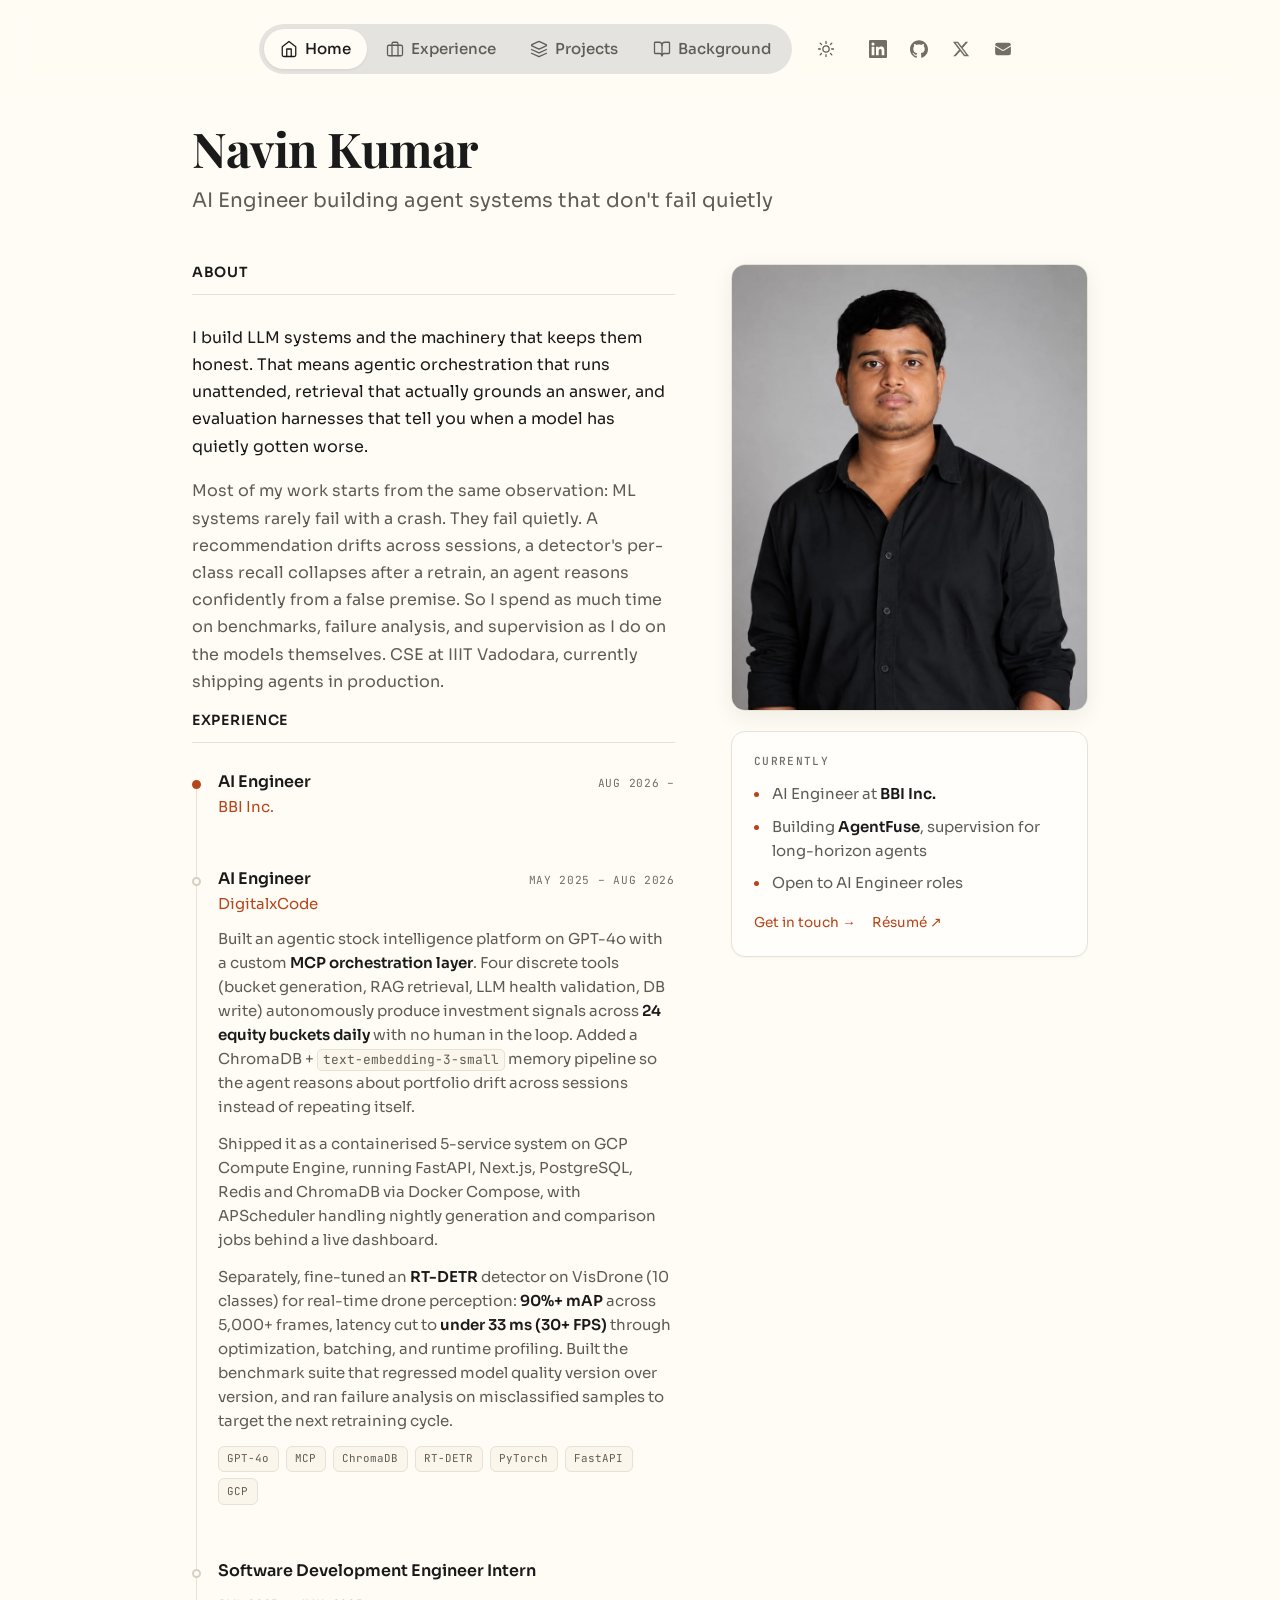
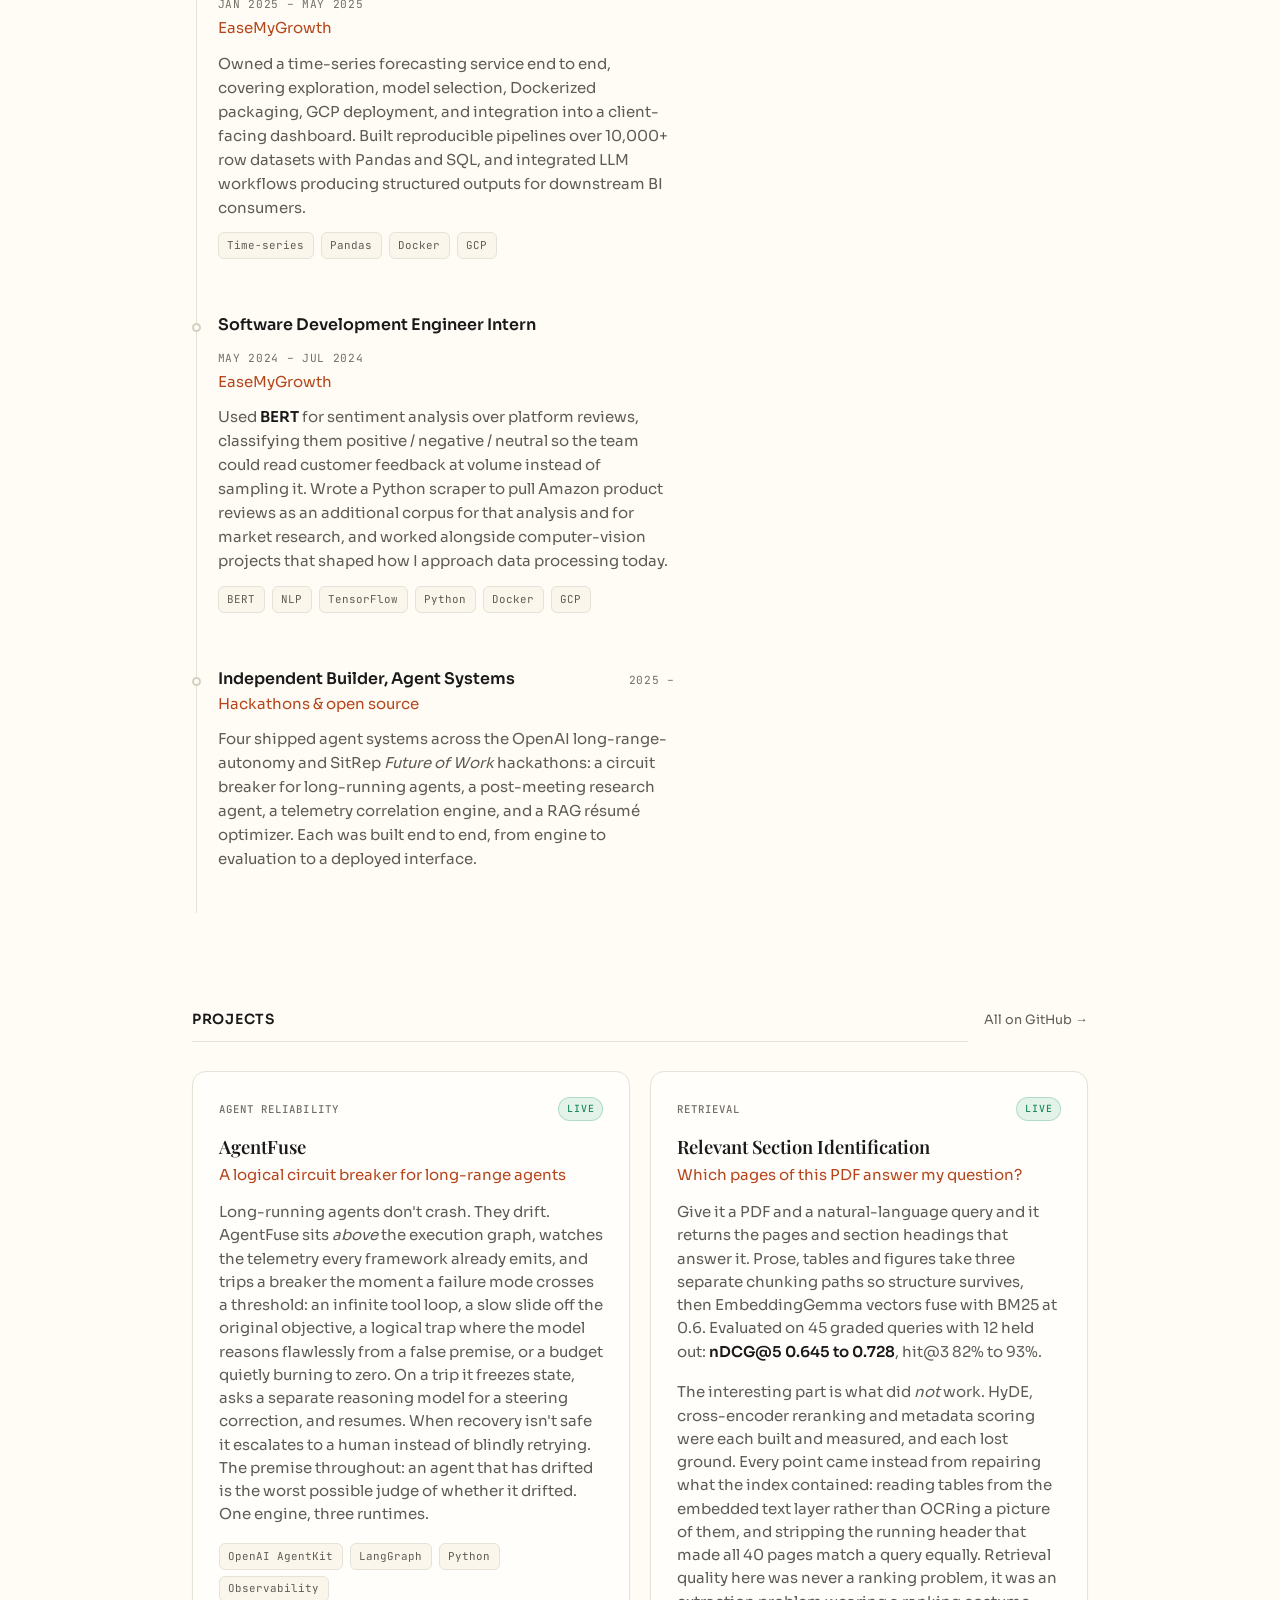
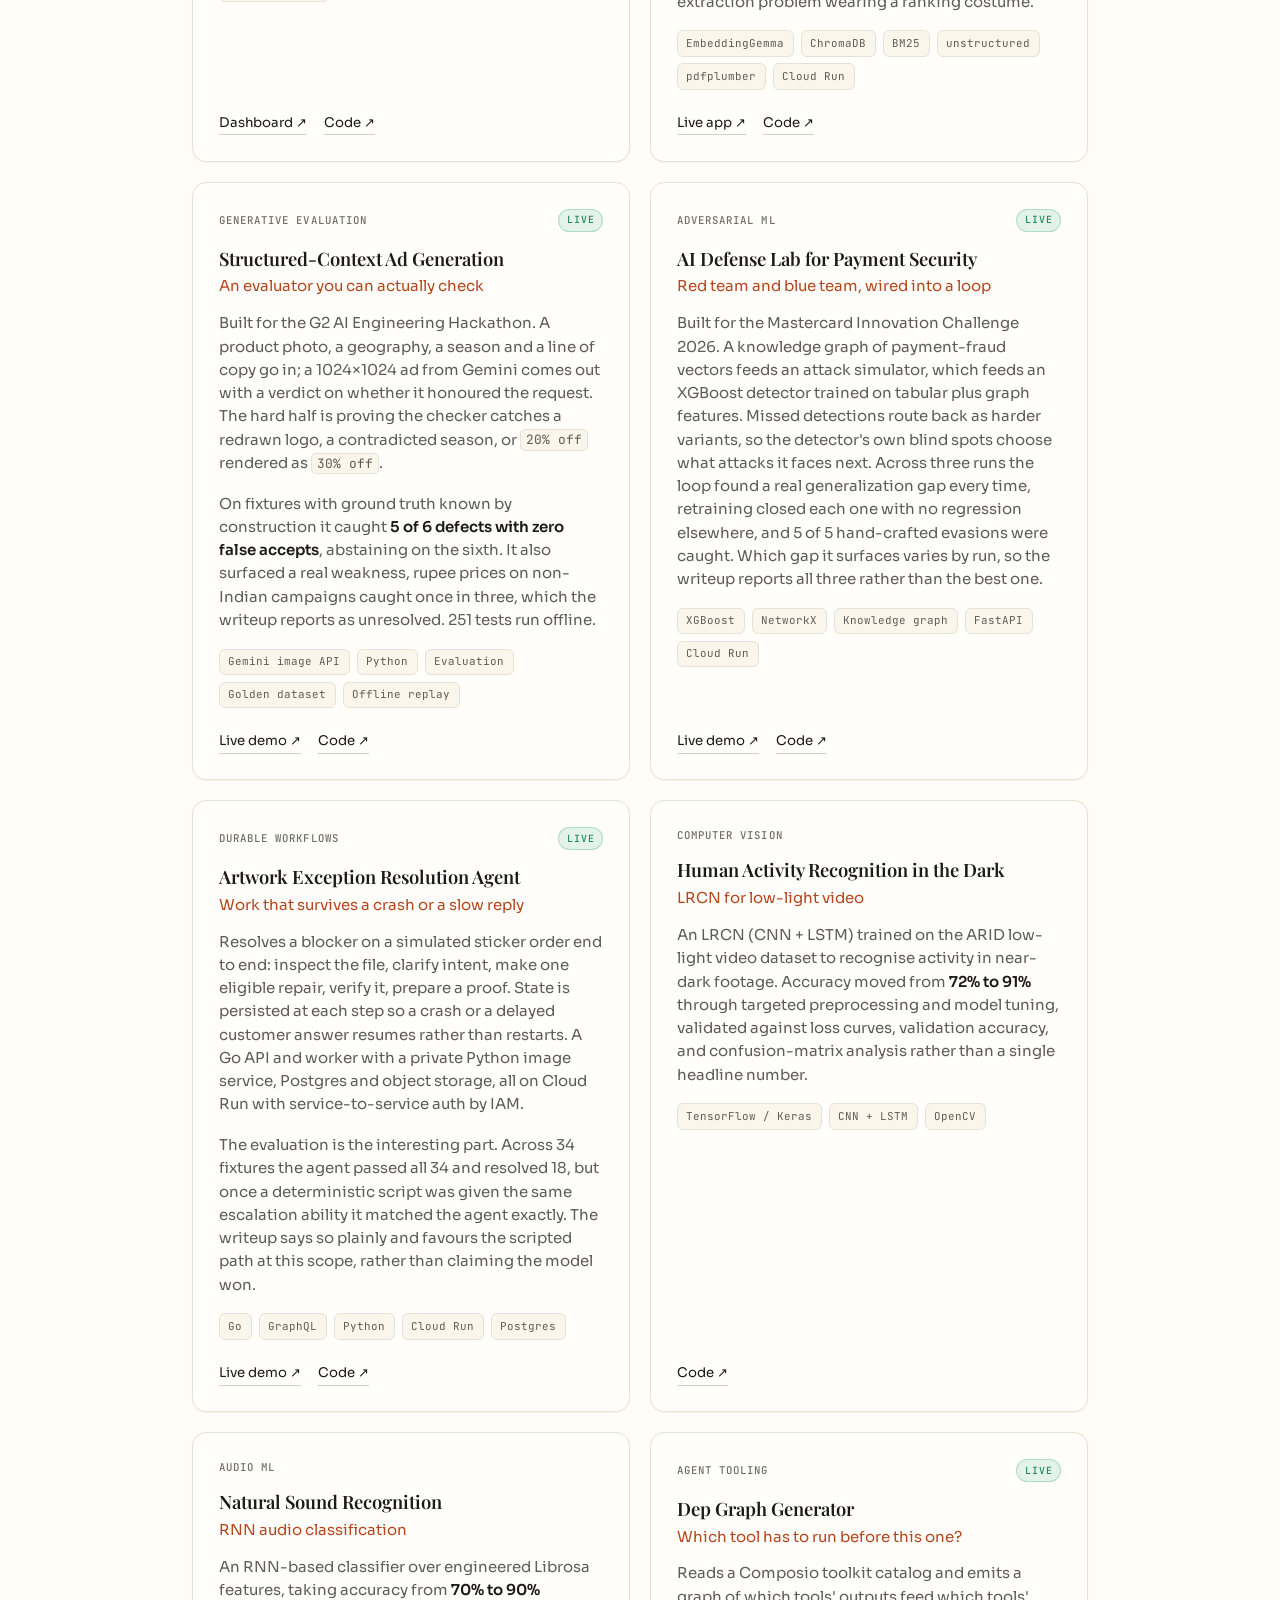
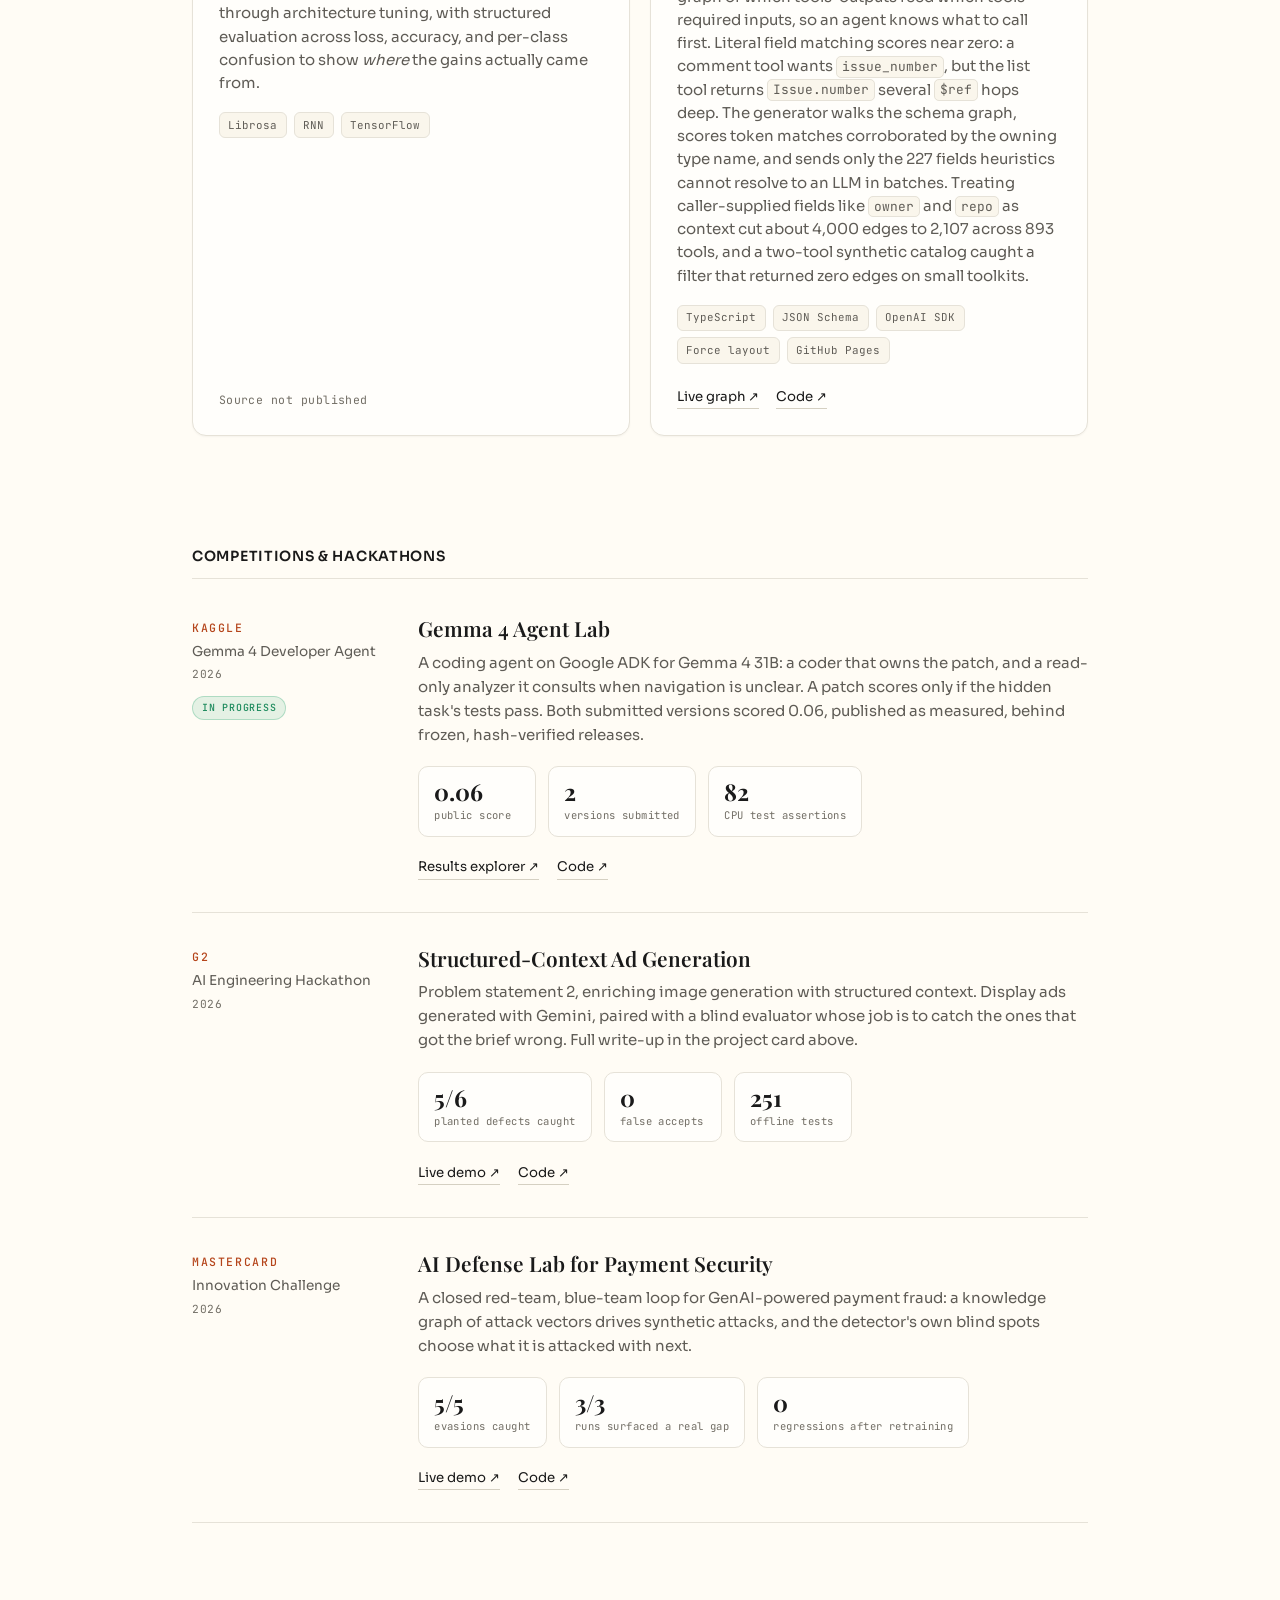
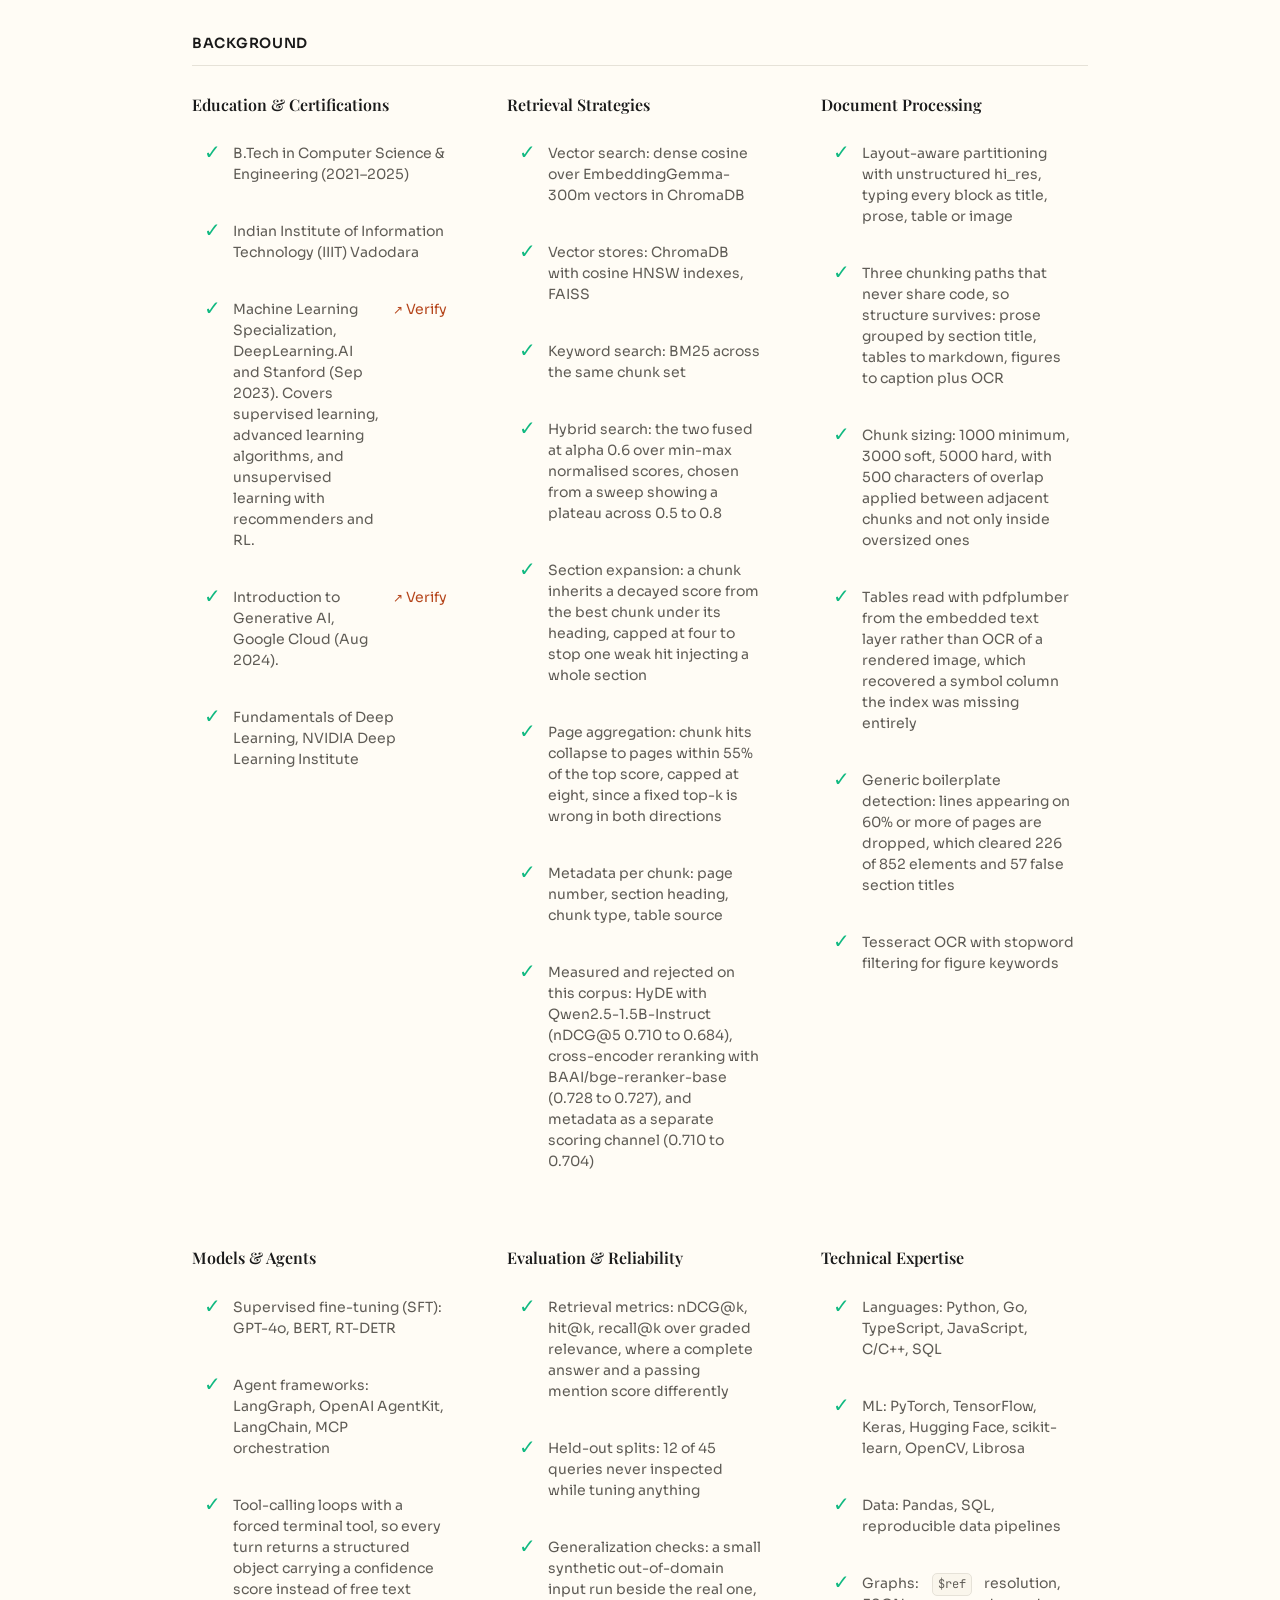
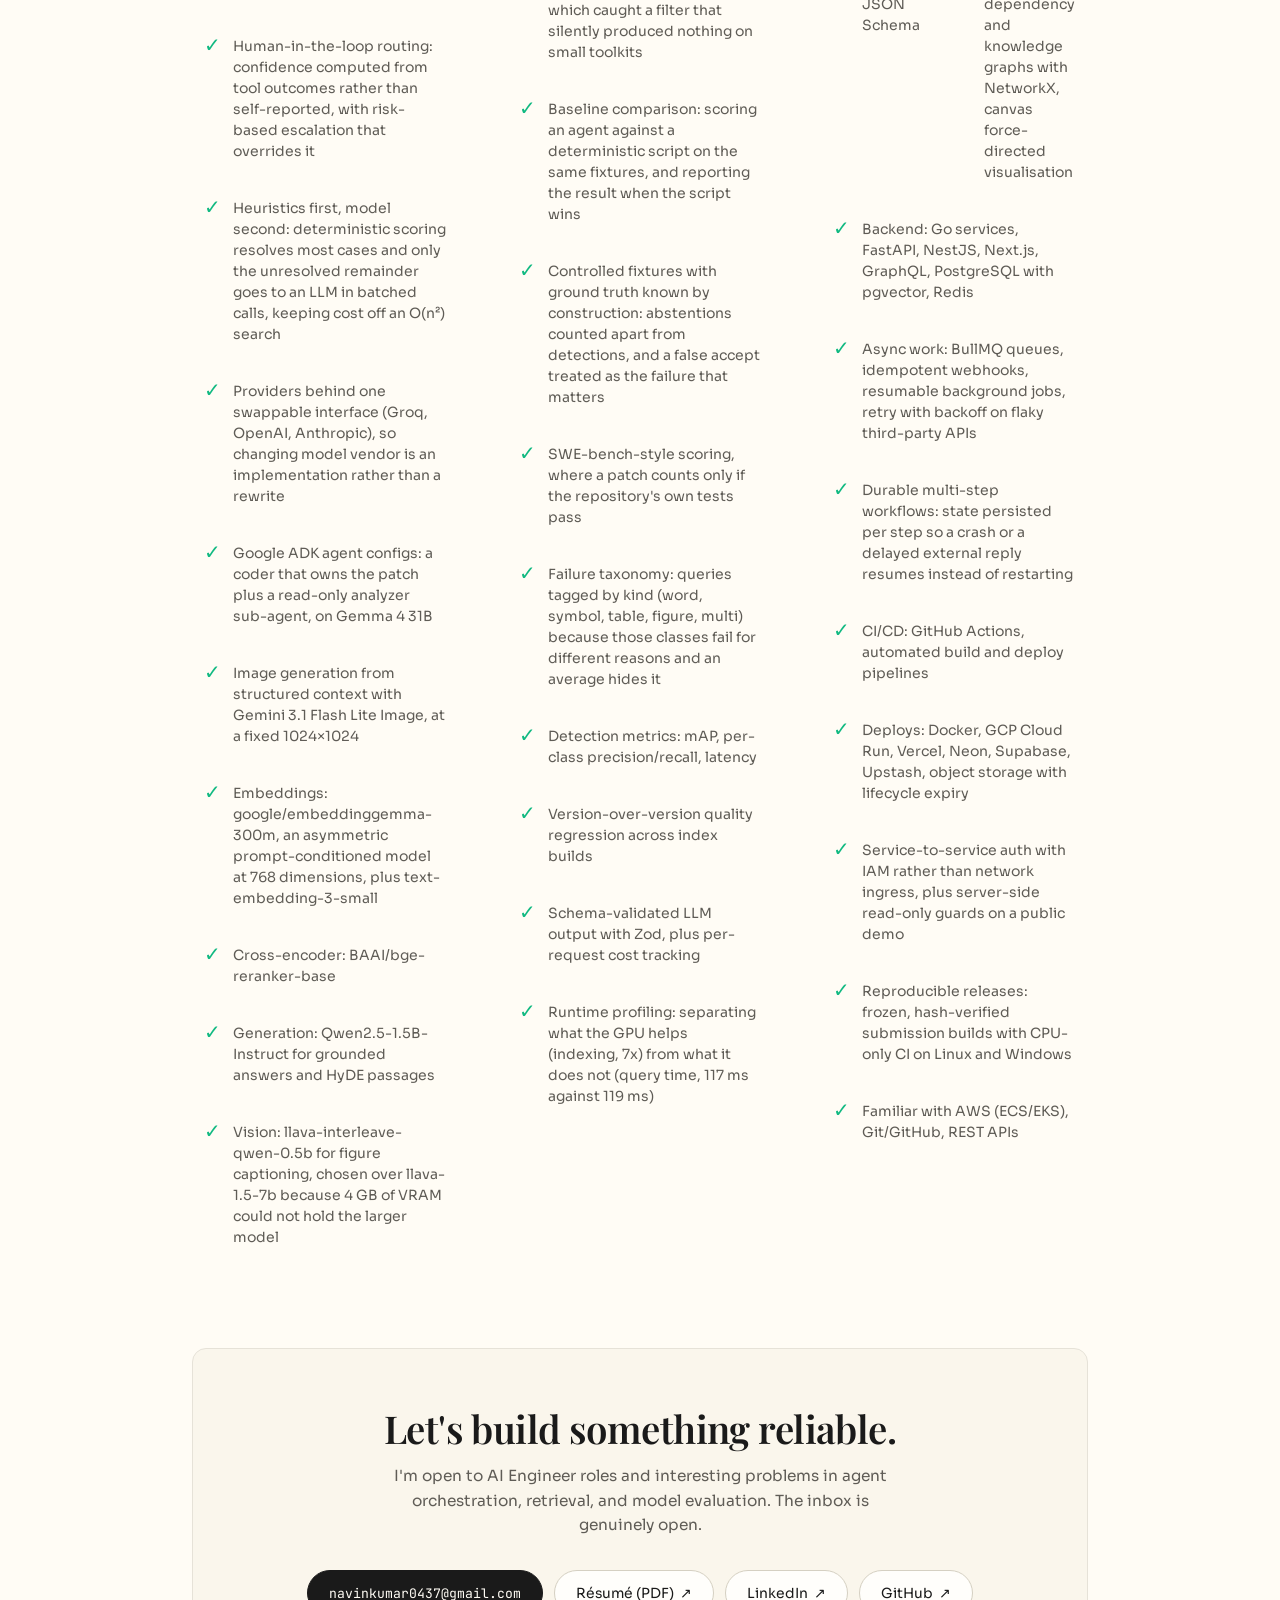
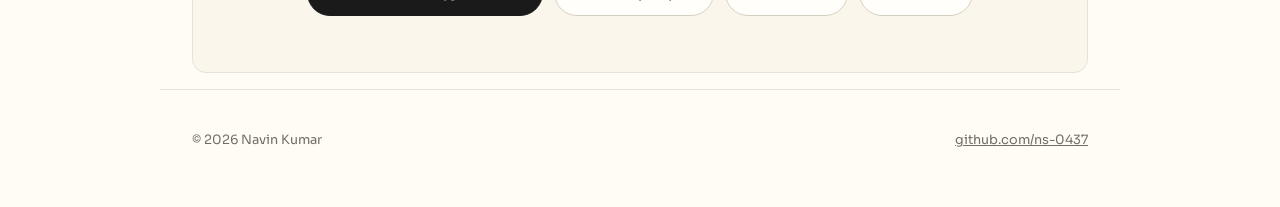
==== index.html @ b279373b "Drop the GFF Mumbai venue from the Mastercard entry The competition is the thing worth naming; the v" ====
<!DOCTYPE html>
<html lang="en" data-theme="light">
<head>
<meta charset="utf-8" />
<meta name="viewport" content="width=device-width, initial-scale=1" />
<title>Navin Kumar | AI Engineer</title>
<meta name="description" content="AI Engineer building agent systems that don't fail quietly. Agentic orchestration, hybrid retrieval over structure-aware chunks, fine-tuned transformers, and the evaluation harnesses that keep them honest." />

<link rel="canonical" href="https://ns-0437.github.io/" />

<meta property="og:type" content="website" />
<meta property="og:title" content="Navin Kumar | AI Engineer" />
<meta property="og:description" content="AI Engineer building agent systems that don't fail quietly." />
<meta name="twitter:card" content="summary_large_image" />
<meta property="og:image" content="https://ns-0437.github.io/img/og-image.png" />
<meta property="og:image:width" content="1200" />
<meta property="og:image:height" content="630" />
<meta property="og:image:alt" content="Navin Kumar, AI Engineer" />
<meta property="og:url" content="https://ns-0437.github.io/" />
<meta name="twitter:image" content="https://ns-0437.github.io/img/og-image.png" />

<link rel="icon" href="img/favicon.svg" type="image/svg+xml" />
<link rel="icon" href="img/favicon.ico" sizes="32x32" />
<link rel="apple-touch-icon" href="img/apple-touch-icon.png" />
<meta name="theme-color" content="#fffcf5" media="(prefers-color-scheme: light)" />
<meta name="theme-color" content="#12110e" media="(prefers-color-scheme: dark)" />

<link rel="preconnect" href="https://fonts.googleapis.com" />
<link rel="preconnect" href="https://fonts.gstatic.com" crossorigin />
<link href="https://fonts.googleapis.com/css2?family=Playfair+Display:wght@500;600;700&family=Sora:wght@300;400;500;600&family=JetBrains+Mono:wght@400;500&display=swap" rel="stylesheet" />
<link rel="stylesheet" href="css/main.css" />

<!-- set theme before paint to avoid a flash -->
<script>
  (function () {
    var t = localStorage.getItem('theme');
    if (!t) t = matchMedia('(prefers-color-scheme: dark)').matches ? 'dark' : 'light';
    document.documentElement.setAttribute('data-theme', t);
  })();
</script>
<script type="application/ld+json">
{
  "@context": "https://schema.org",
  "@type": "Person",
  "name": "Navin Kumar",
  "url": "https://ns-0437.github.io/",
  "image": "https://ns-0437.github.io/img/portrait.jpg",
  "jobTitle": "AI Engineer",
  "email": "mailto:navinkumar0437@gmail.com",
  "worksFor": { "@type": "Organization", "name": "BBI Inc." },
  "alumniOf": {
    "@type": "CollegeOrUniversity",
    "name": "Indian Institute of Information Technology (IIIT) Vadodara"
  },
  "knowsAbout": [
    "AI agents", "Retrieval-augmented generation", "Hybrid search",
    "Model evaluation", "Supervised fine-tuning", "Knowledge graphs",
    "LLM tool orchestration", "Coding agents",
    "Generative image evaluation", "MLOps"
  ],
  "sameAs": [
    "https://github.com/ns-0437",
    "https://linkedin.com/in/navin-kumar03",
    "https://x.com/NS_0437"
  ]
}
</script>
</head>

<body>
<a class="skip-link" href="#main">Skip to content</a>

<!-- ────────────────────────────── nav ────────────────────────────── -->
<div class="pill-nav-wrapper">
  <nav class="pill-nav" aria-label="Primary">
    <a class="pill-nav-item is-active" href="#main">
      <svg viewBox="0 0 24 24" aria-hidden="true"><path d="m3 9 9-7 9 7v11a2 2 0 0 1-2 2H5a2 2 0 0 1-2-2z"/><path d="M9 22V12h6v10"/></svg>
      <span>Home</span>
    </a>
    <a class="pill-nav-item" href="#experience">
      <svg viewBox="0 0 24 24" aria-hidden="true"><rect x="2" y="7" width="20" height="14" rx="2"/><path d="M16 21V5a2 2 0 0 0-2-2h-4a2 2 0 0 0-2 2v16"/></svg>
      <span>Experience</span>
    </a>
    <a class="pill-nav-item" href="#projects">
      <svg viewBox="0 0 24 24" aria-hidden="true"><path d="M12.83 2.18a2 2 0 0 0-1.66 0L2.6 6.08a1 1 0 0 0 0 1.83l8.58 3.91a2 2 0 0 0 1.66 0l8.58-3.9a1 1 0 0 0 0-1.83Z"/><path d="m22 17.65-9.17 4.16a2 2 0 0 1-1.66 0L2 17.65"/><path d="m22 12.65-9.17 4.16a2 2 0 0 1-1.66 0L2 12.65"/></svg>
      <span>Projects</span>
    </a>
    <a class="pill-nav-item" href="#background">
      <svg viewBox="0 0 24 24" aria-hidden="true"><path d="M12 7v14"/><path d="M3 18a1 1 0 0 1-1-1V4a1 1 0 0 1 1-1h5a4 4 0 0 1 4 4 4 4 0 0 1 4-4h5a1 1 0 0 1 1 1v13a1 1 0 0 1-1 1h-6a3 3 0 0 0-3 3 3 3 0 0 0-3-3z"/></svg>
      <span>Background</span>
    </a>
  </nav>

  <button class="theme-toggle" type="button" aria-label="Toggle colour theme">
    <svg class="icon-sun" viewBox="0 0 24 24" aria-hidden="true"><circle cx="12" cy="12" r="4.2"/><path d="M12 2v2.5M12 19.5V22M4.2 4.2l1.8 1.8M18 18l1.8 1.8M2 12h2.5M19.5 12H22M4.2 19.8 6 18M18 6l1.8-1.8"/></svg>
    <svg class="icon-moon" viewBox="0 0 24 24" aria-hidden="true"><path d="M20 14.2A8.2 8.2 0 0 1 9.8 4a8.4 8.4 0 1 0 10.2 10.2z"/></svg>
  </button>

  <div class="pill-nav-social">
    <a href="https://linkedin.com/in/navin-kumar03" aria-label="LinkedIn" target="_blank" rel="noopener">
      <svg class="brand" viewBox="0 0 24 24" aria-hidden="true"><path d="M20.447 20.452h-3.554v-5.569c0-1.328-.027-3.037-1.852-3.037-1.853 0-2.136 1.445-2.136 2.939v5.667H9.351V9h3.414v1.561h.046c.477-.9 1.637-1.85 3.37-1.85 3.601 0 4.267 2.37 4.267 5.455v6.286zM5.337 7.433a2.062 2.062 0 0 1-2.063-2.065 2.064 2.064 0 1 1 2.063 2.065zm1.782 13.019H3.555V9h3.564v11.452zM22.225 0H1.771C.792 0 0 .774 0 1.729v20.542C0 23.227.792 24 1.771 24h20.451C23.2 24 24 23.227 24 22.271V1.729C24 .774 23.2 0 22.222 0h.003z"/></svg>
    </a>
    <a href="https://github.com/ns-0437" aria-label="GitHub" target="_blank" rel="noopener">
      <svg class="brand" viewBox="0 0 24 24" aria-hidden="true"><path d="M12 .297c-6.63 0-12 5.373-12 12 0 5.303 3.438 9.8 8.205 11.385.6.113.82-.258.82-.577 0-.285-.01-1.04-.015-2.04-3.338.724-4.042-1.61-4.042-1.61C4.422 18.07 3.633 17.7 3.633 17.7c-1.087-.744.084-.729.084-.729 1.205.084 1.838 1.236 1.838 1.236 1.07 1.835 2.809 1.305 3.495.998.108-.776.417-1.305.76-1.605-2.665-.3-5.466-1.332-5.466-5.93 0-1.31.465-2.38 1.235-3.22-.135-.303-.54-1.523.105-3.176 0 0 1.005-.322 3.3 1.23.96-.267 1.98-.399 3-.405 1.02.006 2.04.138 3 .405 2.28-1.552 3.285-1.23 3.285-1.23.645 1.653.24 2.873.12 3.176.765.84 1.23 1.91 1.23 3.22 0 4.61-2.805 5.625-5.475 5.92.42.36.81 1.096.81 2.22 0 1.606-.015 2.896-.015 3.286 0 .315.21.69.825.57C20.565 22.092 24 17.592 24 12.297c0-6.627-5.373-12-12-12"/></svg>
    </a>
    <a href="https://x.com/NS_0437" aria-label="X" target="_blank" rel="noopener">
      <svg class="brand" viewBox="0 0 24 24" aria-hidden="true"><path d="M18.244 2.25h3.308l-7.227 8.26 8.502 11.24H16.17l-5.214-6.817L4.99 21.75H1.68l7.73-8.835L1.254 2.25H8.08l4.713 6.231zm-1.161 17.52h1.833L7.084 4.126H5.117z"/></svg>
    </a>
    <a href="mailto:navinkumar0437@gmail.com" aria-label="Email">
      <svg class="brand" viewBox="0 0 24 24" aria-hidden="true"><path d="M1.5 8.67v8.58a3 3 0 0 0 3 3h15a3 3 0 0 0 3-3V8.67l-8.928 5.493a3 3 0 0 1-3.144 0L1.5 8.67Z"/><path d="M22.5 6.908V6.75a3 3 0 0 0-3-3h-15a3 3 0 0 0-3 3v.158l9.714 5.978a1.5 1.5 0 0 0 1.572 0L22.5 6.908Z"/></svg>
    </a>
  </div>
</div>

<main class="container" id="main">

  <!-- ──────────────────────────── hero ──────────────────────────── -->
  <header class="hero">
    <h1 class="hero-name">Navin Kumar</h1>
    <p class="hero-tagline">AI Engineer building agent systems that don't fail quietly</p>
  </header>

  <!-- ─────────────────── about + experience / sticky ─────────────────── -->
  <div class="about-intro">
    <div class="about-intro-main">

      <h2 class="section-title">About</h2>
      <p class="lede">
        I build LLM systems and the machinery that keeps them honest. That means agentic
        orchestration that runs unattended, retrieval that actually grounds an answer, and
        evaluation harnesses that tell you when a model has quietly gotten worse.
      </p>
      <p>
        Most of my work starts from the same observation: ML systems rarely fail with a crash.
        They fail quietly. A recommendation drifts across sessions, a detector's per-class
        recall collapses after a retrain, an agent reasons confidently from a false premise.
        So I spend as much time on benchmarks, failure analysis, and supervision as I do on
        the models themselves. CSE at IIIT Vadodara, currently shipping agents in
        production.
      </p>

      <h2 class="section-title" id="experience">Experience</h2>

      <div class="timeline">

        <div class="tl-item">
          <div class="tl-head">
            <h3 class="tl-role">AI Engineer</h3>
            <span class="tl-date">AUG 2026 –</span>
          </div>
          <p class="tl-org">BBI Inc.</p>
        </div>

        <div class="tl-item">
          <div class="tl-head">
            <h3 class="tl-role">AI Engineer</h3>
            <span class="tl-date">MAY 2025 – AUG 2026</span>
          </div>
          <p class="tl-org">DigitalxCode</p>
          <p class="tl-body">
            Built an agentic stock intelligence platform on GPT-4o with a custom
            <strong>MCP orchestration layer</strong>. Four discrete tools (bucket generation,
            RAG retrieval, LLM health validation, DB write) autonomously produce investment
            signals across <strong>24 equity buckets daily</strong> with no human in the loop.
            Added a ChromaDB + <code>text-embedding-3-small</code> memory pipeline so the agent
            reasons about portfolio drift across sessions instead of repeating itself.
          </p>
          <p class="tl-body">
            Shipped it as a containerised 5-service system on GCP Compute Engine, running
            FastAPI, Next.js, PostgreSQL, Redis and ChromaDB via Docker Compose, with
            APScheduler handling nightly generation and comparison jobs behind a live dashboard.
          </p>
          <p class="tl-body">
            Separately, fine-tuned an <strong>RT-DETR</strong> detector on VisDrone (10 classes)
            for real-time drone perception: <strong>90%+ mAP</strong> across 5,000+ frames,
            latency cut to <strong>under 33 ms (30+ FPS)</strong> through optimization, batching,
            and runtime profiling. Built the benchmark suite that regressed model quality version
            over version, and ran failure analysis on misclassified samples to target the next
            retraining cycle.
          </p>
          <ul class="tags tl-tags">
            <li>GPT-4o</li><li>MCP</li><li>ChromaDB</li><li>RT-DETR</li><li>PyTorch</li><li>FastAPI</li><li>GCP</li>
          </ul>
        </div>

        <div class="tl-item">
          <div class="tl-head">
            <h3 class="tl-role">Software Development Engineer Intern</h3>
            <span class="tl-date">JAN 2025 – MAY 2025</span>
          </div>
          <p class="tl-org">EaseMyGrowth</p>
          <p class="tl-body">
            Owned a time-series forecasting service end to end, covering exploration, model
            selection, Dockerized packaging, GCP deployment, and integration into a
            client-facing dashboard.
            Built reproducible pipelines over 10,000+ row datasets with Pandas and SQL, and
            integrated LLM workflows producing structured outputs for downstream BI consumers.
          </p>
          <ul class="tags tl-tags">
            <li>Time-series</li><li>Pandas</li><li>Docker</li><li>GCP</li>
          </ul>
        </div>

        <div class="tl-item">
          <div class="tl-head">
            <h3 class="tl-role">Software Development Engineer Intern</h3>
            <span class="tl-date">MAY 2024 – JUL 2024</span>
          </div>
          <p class="tl-org">EaseMyGrowth</p>
          <p class="tl-body">
            Used <strong>BERT</strong> for sentiment analysis over platform reviews, classifying
            them positive / negative / neutral so the team could read customer feedback at volume
            instead of sampling it. Wrote a Python scraper to pull Amazon product reviews as an
            additional corpus for that analysis and for market research, and worked alongside
            computer-vision projects that shaped how I approach data processing today.
          </p>
          <ul class="tags tl-tags">
            <li>BERT</li><li>NLP</li><li>TensorFlow</li><li>Python</li><li>Docker</li><li>GCP</li>
          </ul>
        </div>

        <div class="tl-item">
          <div class="tl-head">
            <h3 class="tl-role">Independent Builder, Agent Systems</h3>
            <span class="tl-date">2025 –</span>
          </div>
          <p class="tl-org">Hackathons &amp; open source</p>
          <p class="tl-body">
            Four shipped agent systems across the OpenAI long-range-autonomy and SitRep
            <em>Future of Work</em> hackathons: a circuit breaker for long-running agents, a
            post-meeting research agent, a telemetry correlation engine, and a RAG résumé
            optimizer. Each was built end to end, from engine to evaluation to a deployed
            interface.
          </p>
        </div>

      </div>
    </div>

    <!-- sticky rail -->
    <aside class="about-rail">
      <img class="rail-photo" src="img/portrait.jpg" width="800" height="1000"
           alt="Navin Kumar" />
      <div class="rail-card">
        <h3 class="rail-card-title">Currently</h3>
        <ul class="rail-list">
          <li>AI Engineer at <strong>BBI Inc.</strong></li>
          <li>Building <strong>AgentFuse</strong>, supervision for long-horizon agents</li>
          <li>Open to AI Engineer roles</li>
        </ul>
        <div class="rail-links">
          <a class="rail-cta" href="#contact">Get in touch <span aria-hidden="true">→</span></a>
          <a class="rail-cta" href="Navin-Kumar-Resume.pdf" target="_blank" rel="noopener">Résumé <span aria-hidden="true">↗</span></a>
        </div>
      </div>
    </aside>
  </div>

  <!-- ────────────────────────── projects ────────────────────────── -->
  <section id="projects">
    <div class="section-header">
      <h2 class="section-title">Projects</h2>
      <a class="section-link" href="https://github.com/ns-0437" target="_blank" rel="noopener">All on GitHub <span aria-hidden="true">→</span></a>
    </div>

    <div class="grid grid-2">

      <article class="card is-feature">
        <div class="card-top">
          <span class="card-kicker">Agent reliability</span>
          <span class="badge badge-live">Live</span>
        </div>
        <h3 class="card-title">AgentFuse</h3>
        <p class="card-sub">A logical circuit breaker for long-range agents</p>
        <p class="card-body">
          Long-running agents don't crash. They drift. AgentFuse sits <em>above</em> the
          execution graph, watches the telemetry every framework already emits, and trips a
          breaker the moment a failure mode crosses a threshold: an infinite tool loop, a slow
          slide off the original objective, a logical trap where the model reasons flawlessly
          from a false premise, or a budget quietly burning to zero. On a trip it freezes
          state, asks a separate reasoning model for a steering correction, and resumes. When
          recovery isn't safe it escalates to a human instead of blindly retrying. The premise
          throughout: an agent that has drifted is the worst possible judge of whether it
          drifted. One engine, three runtimes.
        </p>
        <ul class="tags">
          <li>OpenAI AgentKit</li><li>LangGraph</li><li>Python</li><li>Observability</li>
        </ul>
        <div class="card-links">
          <a href="https://ns-0437.github.io/agentfuse/" target="_blank" rel="noopener">Dashboard <span aria-hidden="true">↗</span></a>
          <a href="https://github.com/ns-0437/agentfuse" target="_blank" rel="noopener">Code <span aria-hidden="true">↗</span></a>
        </div>
      </article>

      <article class="card is-feature">
        <div class="card-top">
          <span class="card-kicker">Retrieval</span>
          <span class="badge badge-live">Live</span>
        </div>
        <h3 class="card-title">Relevant Section Identification</h3>
        <p class="card-sub">Which pages of this PDF answer my question?</p>
        <p class="card-body">
          Give it a PDF and a natural-language query and it returns the pages and section
          headings that answer it. Prose, tables and figures take three separate chunking
          paths so structure survives, then EmbeddingGemma vectors fuse with BM25 at 0.6.
          Evaluated on 45 graded queries with 12 held out: <strong>nDCG@5 0.645 to
          0.728</strong>, hit@3 82% to 93%.
        </p>
        <p class="card-body">
          The interesting part is what did <em>not</em> work. HyDE, cross-encoder reranking
          and metadata scoring were each built and measured, and each lost ground. Every
          point came instead from repairing what the index contained: reading tables from the
          embedded text layer rather than OCRing a picture of them, and stripping the running
          header that made all 40 pages match a query equally. Retrieval quality here was
          never a ranking problem, it was an extraction problem wearing a ranking costume.
        </p>
        <ul class="tags">
          <li>EmbeddingGemma</li><li>ChromaDB</li><li>BM25</li><li>unstructured</li><li>pdfplumber</li><li>Cloud Run</li>
        </ul>
        <div class="card-links">
          <a href="https://relevant-section-identification-qqgcuwkcmq-uc.a.run.app" target="_blank" rel="noopener">Live app <span aria-hidden="true">↗</span></a>
          <a href="https://github.com/ns-0437/relevant-section-identification" target="_blank" rel="noopener">Code <span aria-hidden="true">↗</span></a>
        </div>
      </article>

      <article class="card is-feature" id="adgen">
        <div class="card-top">
          <span class="card-kicker">Generative evaluation</span>
          <span class="badge badge-live">Live</span>
        </div>
        <h3 class="card-title">Structured-Context Ad Generation</h3>
        <p class="card-sub">An evaluator you can actually check</p>
        <p class="card-body">
          Built for the G2 AI Engineering Hackathon. A product photo, a geography, a season
          and a line of copy go in; a 1024&times;1024 ad from Gemini comes out with a verdict
          on whether it honoured the request. The hard half is proving the checker catches a
          redrawn logo, a contradicted season, or <code>20% off</code> rendered as
          <code>30% off</code>.
        </p>
        <p class="card-body">
          On fixtures with ground truth known by construction it caught
          <strong>5 of 6 defects with zero false accepts</strong>, abstaining on the sixth.
          It also surfaced a real weakness, rupee prices on non-Indian campaigns caught once
          in three, which the writeup reports as unresolved. 251 tests run offline.
        </p>
        <ul class="tags">
          <li>Gemini image API</li><li>Python</li><li>Evaluation</li><li>Golden dataset</li><li>Offline replay</li>
        </ul>
        <div class="card-links">
          <a href="https://ns-0437.github.io/Image-generation-ad-quality-checker/" target="_blank" rel="noopener">Live demo <span aria-hidden="true">↗</span></a>
          <a href="https://github.com/ns-0437/Image-generation-ad-quality-checker" target="_blank" rel="noopener">Code <span aria-hidden="true">↗</span></a>
        </div>
      </article>

      <article class="card is-feature">
        <div class="card-top">
          <span class="card-kicker">Adversarial ML</span>
          <span class="badge badge-live">Live</span>
        </div>
        <h3 class="card-title">AI Defense Lab for Payment Security</h3>
        <p class="card-sub">Red team and blue team, wired into a loop</p>
        <p class="card-body">
          Built for the Mastercard Innovation Challenge 2026. A knowledge graph of payment-fraud
          vectors feeds an attack simulator, which feeds an XGBoost detector trained on tabular
          plus graph features. Missed detections route back as harder variants, so the
          detector's own blind spots choose what attacks it faces next. Across three runs the
          loop found a real generalization gap every time, retraining closed each one with no
          regression elsewhere, and 5 of 5 hand-crafted evasions were caught. Which gap it
          surfaces varies by run, so the writeup reports all three rather than the best one.
        </p>
        <ul class="tags">
          <li>XGBoost</li><li>NetworkX</li><li>Knowledge graph</li><li>FastAPI</li><li>Cloud Run</li>
        </ul>
        <div class="card-links">
          <a href="https://aidefenselab-frontend-gwezm4pj4a-uc.a.run.app" target="_blank" rel="noopener">Live demo <span aria-hidden="true">↗</span></a>
          <a href="https://github.com/ns-0437/mastercard-fraud-defense" target="_blank" rel="noopener">Code <span aria-hidden="true">↗</span></a>
        </div>
      </article>

      <article class="card">
        <div class="card-top">
          <span class="card-kicker">Durable workflows</span>
          <span class="badge badge-live">Live</span>
        </div>
        <h3 class="card-title">Artwork Exception Resolution Agent</h3>
        <p class="card-sub">Work that survives a crash or a slow reply</p>
        <p class="card-body">
          Resolves a blocker on a simulated sticker order end to end: inspect the file,
          clarify intent, make one eligible repair, verify it, prepare a proof. State is
          persisted at each step so a crash or a delayed customer answer resumes rather than
          restarts. A Go API and worker with a private Python image service, Postgres and
          object storage, all on Cloud Run with service-to-service auth by IAM.
        </p>
        <p class="card-body">
          The evaluation is the interesting part. Across 34 fixtures the agent passed all 34
          and resolved 18, but once a deterministic script was given the same escalation
          ability it matched the agent exactly. The writeup says so plainly and favours the
          scripted path at this scope, rather than claiming the model won.
        </p>
        <ul class="tags">
          <li>Go</li><li>GraphQL</li><li>Python</li><li>Cloud Run</li><li>Postgres</li>
        </ul>
        <div class="card-links">
          <a href="https://ns-0437.github.io/artwork-agent/" target="_blank" rel="noopener">Live demo <span aria-hidden="true">↗</span></a>
          <a href="https://github.com/ns-0437/artwork-agent" target="_blank" rel="noopener">Code <span aria-hidden="true">↗</span></a>
        </div>
      </article>

      <article class="card">
        <div class="card-top">
          <span class="card-kicker">Computer vision</span>
        </div>
        <h3 class="card-title">Human Activity Recognition in the Dark</h3>
        <p class="card-sub">LRCN for low-light video</p>
        <p class="card-body">
          An LRCN (CNN + LSTM) trained on the ARID low-light video dataset to recognise
          activity in near-dark footage. Accuracy
          moved from <strong>72% to 91%</strong> through targeted preprocessing and model
          tuning, validated against loss curves, validation accuracy, and confusion-matrix
          analysis rather than a single headline number.
        </p>
        <ul class="tags">
          <li>TensorFlow / Keras</li><li>CNN + LSTM</li><li>OpenCV</li>
        </ul>
        <div class="card-links">
          <a href="https://github.com/ns-0437/Human-Activity-Recognition-in-Dark" target="_blank" rel="noopener">Code <span aria-hidden="true">↗</span></a>
        </div>
      </article>

      <article class="card">
        <div class="card-top">
          <span class="card-kicker">Audio ML</span>
        </div>
        <h3 class="card-title">Natural Sound Recognition</h3>
        <p class="card-sub">RNN audio classification</p>
        <p class="card-body">
          An RNN-based classifier over engineered Librosa features, taking accuracy from
          <strong>70% to 90%</strong> through architecture tuning, with structured evaluation
          across loss, accuracy, and per-class confusion to show <em>where</em> the gains
          actually came from.
        </p>
        <ul class="tags">
          <li>Librosa</li><li>RNN</li><li>TensorFlow</li>
        </ul>
        <div class="card-links">
          <span class="card-note">Source not published</span>
        </div>
      </article>

      <article class="card">
        <div class="card-top">
          <span class="card-kicker">Agent tooling</span>
          <span class="badge badge-live">Live</span>
        </div>
        <h3 class="card-title">Dep Graph Generator</h3>
        <p class="card-sub">Which tool has to run before this one?</p>
        <p class="card-body">
          Reads a Composio toolkit catalog and emits a graph of which tools' outputs feed
          which tools' required inputs, so an agent knows what to call first. Literal field
          matching scores near zero: a comment tool wants <code>issue_number</code>, but the
          list tool returns <code>Issue.number</code> several <code>$ref</code> hops deep. The
          generator walks the schema graph, scores token matches corroborated by the owning
          type name, and sends only the 227 fields heuristics cannot resolve to an LLM in
          batches. Treating caller-supplied fields like <code>owner</code> and
          <code>repo</code> as context cut about 4,000 edges to 2,107 across 893 tools, and a
          two-tool synthetic catalog caught a filter that returned zero edges on small toolkits.
        </p>
        <ul class="tags">
          <li>TypeScript</li><li>JSON Schema</li><li>OpenAI SDK</li><li>Force layout</li><li>GitHub Pages</li>
        </ul>
        <div class="card-links">
          <a href="https://ns-0437.github.io/dep-graph-generator/" target="_blank" rel="noopener">Live graph <span aria-hidden="true">↗</span></a>
          <a href="https://github.com/ns-0437/dep-graph-generator" target="_blank" rel="noopener">Code <span aria-hidden="true">↗</span></a>
        </div>
      </article>

    </div>
  </section>

  <!-- ─────── competitions ─────── -->
  <section id="competitions">
    <div class="section-header">
      <h2 class="section-title">Competitions &amp; Hackathons</h2>
    </div>

    <ol class="comp-list">
      <li class="comp">
        <div class="comp-meta">
          <span class="comp-host">Kaggle</span>
          <span class="comp-event">Gemma 4 Developer Agent</span>
          <span class="comp-year">2026</span>
          <span class="comp-status is-open">In progress</span>
        </div>
        <div class="comp-main">
          <h3 class="comp-title">Gemma 4 Agent Lab</h3>
          <p class="comp-body">
            A coding agent on Google ADK for Gemma 4 31B: a coder that owns the patch, and a
            read-only analyzer it consults when navigation is unclear. A patch scores only if
            the hidden task's tests pass. Both submitted versions scored 0.06, published as
            measured, behind frozen, hash-verified releases.
          </p>
          <div class="comp-stats">
            <div class="stat"><span class="stat-num">0.06</span><span class="stat-label">public score</span></div>
            <div class="stat"><span class="stat-num">2</span><span class="stat-label">versions submitted</span></div>
            <div class="stat"><span class="stat-num">82</span><span class="stat-label">CPU test assertions</span></div>
          </div>
          <div class="comp-links">
            <a href="https://ns-0437.github.io/gemma4-agent-lab/docs/explorer/" target="_blank" rel="noopener">Results explorer <span aria-hidden="true">↗</span></a>
            <a href="https://github.com/ns-0437/gemma4-agent-lab" target="_blank" rel="noopener">Code <span aria-hidden="true">↗</span></a>
          </div>
        </div>
      </li>

      <li class="comp">
        <div class="comp-meta">
          <span class="comp-host">G2</span>
          <span class="comp-event">AI Engineering Hackathon</span>
          <span class="comp-year">2026</span>
        </div>
        <div class="comp-main">
          <h3 class="comp-title">Structured-Context Ad Generation</h3>
          <p class="comp-body">
            Problem statement 2, enriching image generation with structured context. Display
            ads generated with Gemini, paired with a blind evaluator whose job is to catch the
            ones that got the brief wrong. Full write-up in the project card above.
          </p>
          <div class="comp-stats">
            <div class="stat"><span class="stat-num">5/6</span><span class="stat-label">planted defects caught</span></div>
            <div class="stat"><span class="stat-num">0</span><span class="stat-label">false accepts</span></div>
            <div class="stat"><span class="stat-num">251</span><span class="stat-label">offline tests</span></div>
          </div>
          <div class="comp-links">
            <a href="https://ns-0437.github.io/Image-generation-ad-quality-checker/" target="_blank" rel="noopener">Live demo <span aria-hidden="true">↗</span></a>
            <a href="https://github.com/ns-0437/Image-generation-ad-quality-checker" target="_blank" rel="noopener">Code <span aria-hidden="true">↗</span></a>
          </div>
        </div>
      </li>

      <li class="comp">
        <div class="comp-meta">
          <span class="comp-host">Mastercard</span>
          <span class="comp-event">Innovation Challenge</span>
          <span class="comp-year">2026</span>
        </div>
        <div class="comp-main">
          <h3 class="comp-title">AI Defense Lab for Payment Security</h3>
          <p class="comp-body">
            A closed red-team, blue-team loop for GenAI-powered payment fraud: a knowledge graph
            of attack vectors drives synthetic attacks, and the detector's own blind spots
            choose what it is attacked with next.
          </p>
          <div class="comp-stats">
            <div class="stat"><span class="stat-num">5/5</span><span class="stat-label">evasions caught</span></div>
            <div class="stat"><span class="stat-num">3/3</span><span class="stat-label">runs surfaced a real gap</span></div>
            <div class="stat"><span class="stat-num">0</span><span class="stat-label">regressions after retraining</span></div>
          </div>
          <div class="comp-links">
            <a href="https://aidefenselab-frontend-gwezm4pj4a-uc.a.run.app" target="_blank" rel="noopener">Live demo <span aria-hidden="true">↗</span></a>
            <a href="https://github.com/ns-0437/mastercard-fraud-defense" target="_blank" rel="noopener">Code <span aria-hidden="true">↗</span></a>
          </div>
        </div>
      </li>
    </ol>
  </section>

  <!-- ─────────────────────────── skills ─────────────────────────── -->
  <section id="background">
    <div class="section-header">
      <h2 class="section-title">Background</h2>
    </div>

    <div class="bg-grid">

      <div class="bg-col">
        <h3 class="bg-col-title">Education &amp; Certifications</h3>
        <ul class="bg-list">
          <li>B.Tech in Computer Science &amp; Engineering (2021–2025)</li>
          <li>Indian Institute of Information Technology (IIIT) Vadodara</li>
          <li>
            Machine Learning Specialization, DeepLearning.AI and Stanford (Sep 2023).
            Covers supervised learning, advanced learning algorithms, and unsupervised
            learning with recommenders and RL.
            <a href="https://coursera.org/verify/specialization/WBXUNC482B77" target="_blank" rel="noopener">Verify</a>
          </li>
          <li>
            Introduction to Generative AI, Google Cloud (Aug 2024).
            <a href="https://coursera.org/verify/E2POUZN2XPMQ" target="_blank" rel="noopener">Verify</a>
          </li>
          <li>Fundamentals of Deep Learning, NVIDIA Deep Learning Institute</li>
        </ul>
      </div>

      <div class="bg-col">
        <h3 class="bg-col-title">Retrieval Strategies</h3>
        <ul class="bg-list">
          <li>Vector search: dense cosine over EmbeddingGemma-300m vectors in ChromaDB</li>
          <li>Vector stores: ChromaDB with cosine HNSW indexes, FAISS</li>
          <li>Keyword search: BM25 across the same chunk set</li>
          <li>Hybrid search: the two fused at alpha 0.6 over min-max normalised scores,
            chosen from a sweep showing a plateau across 0.5 to 0.8</li>
          <li>Section expansion: a chunk inherits a decayed score from the best chunk under
            its heading, capped at four to stop one weak hit injecting a whole section</li>
          <li>Page aggregation: chunk hits collapse to pages within 55% of the top score,
            capped at eight, since a fixed top-k is wrong in both directions</li>
          <li>Metadata per chunk: page number, section heading, chunk type, table source</li>
          <li>Measured and rejected on this corpus: HyDE with Qwen2.5-1.5B-Instruct
            (nDCG@5 0.710 to 0.684), cross-encoder reranking with BAAI/bge-reranker-base
            (0.728 to 0.727), and metadata as a separate scoring channel (0.710 to 0.704)</li>
        </ul>
      </div>

      <div class="bg-col">
        <h3 class="bg-col-title">Document Processing</h3>
        <ul class="bg-list">
          <li>Layout-aware partitioning with unstructured hi_res, typing every block as
            title, prose, table or image</li>
          <li>Three chunking paths that never share code, so structure survives: prose
            grouped by section title, tables to markdown, figures to caption plus OCR</li>
          <li>Chunk sizing: 1000 minimum, 3000 soft, 5000 hard, with 500 characters of
            overlap applied between adjacent chunks and not only inside oversized ones</li>
          <li>Tables read with pdfplumber from the embedded text layer rather than OCR of a
            rendered image, which recovered a symbol column the index was missing entirely</li>
          <li>Generic boilerplate detection: lines appearing on 60% or more of pages are
            dropped, which cleared 226 of 852 elements and 57 false section titles</li>
          <li>Tesseract OCR with stopword filtering for figure keywords</li>
        </ul>
      </div>

      <div class="bg-col">
        <h3 class="bg-col-title">Models &amp; Agents</h3>
        <ul class="bg-list">
          <li>Supervised fine-tuning (SFT): GPT-4o, BERT, RT-DETR</li>
          <li>Agent frameworks: LangGraph, OpenAI AgentKit, LangChain, MCP orchestration</li>
          <li>Tool-calling loops with a forced terminal tool, so every turn returns a
            structured object carrying a confidence score instead of free text</li>
          <li>Human-in-the-loop routing: confidence computed from tool outcomes rather than
            self-reported, with risk-based escalation that overrides it</li>
          <li>Heuristics first, model second: deterministic scoring resolves most cases and
            only the unresolved remainder goes to an LLM in batched calls, keeping cost off
            an O(n&sup2;) search</li>
          <li>Providers behind one swappable interface (Groq, OpenAI, Anthropic), so changing
            model vendor is an implementation rather than a rewrite</li>
          <li>Google ADK agent configs: a coder that owns the patch plus a read-only analyzer
            sub-agent, on Gemma 4 31B</li>
          <li>Image generation from structured context with Gemini 3.1 Flash Lite Image, at a
            fixed 1024&times;1024</li>
          <li>Embeddings: google/embeddinggemma-300m, an asymmetric prompt-conditioned model
            at 768 dimensions, plus text-embedding-3-small</li>
          <li>Cross-encoder: BAAI/bge-reranker-base</li>
          <li>Generation: Qwen2.5-1.5B-Instruct for grounded answers and HyDE passages</li>
          <li>Vision: llava-interleave-qwen-0.5b for figure captioning, chosen over
            llava-1.5-7b because 4 GB of VRAM could not hold the larger model</li>
        </ul>
      </div>

      <div class="bg-col">
        <h3 class="bg-col-title">Evaluation &amp; Reliability</h3>
        <ul class="bg-list">
          <li>Retrieval metrics: nDCG@k, hit@k, recall@k over graded relevance, where a
            complete answer and a passing mention score differently</li>
          <li>Held-out splits: 12 of 45 queries never inspected while tuning anything</li>
          <li>Generalization checks: a small synthetic out-of-domain input run beside the real
            one, which caught a filter that silently produced nothing on small toolkits</li>
          <li>Baseline comparison: scoring an agent against a deterministic script on the same
            fixtures, and reporting the result when the script wins</li>
          <li>Controlled fixtures with ground truth known by construction: abstentions counted
            apart from detections, and a false accept treated as the failure that matters</li>
          <li>SWE-bench-style scoring, where a patch counts only if the repository's own tests
            pass</li>
          <li>Failure taxonomy: queries tagged by kind (word, symbol, table, figure, multi)
            because those classes fail for different reasons and an average hides it</li>
          <li>Detection metrics: mAP, per-class precision/recall, latency</li>
          <li>Version-over-version quality regression across index builds</li>
          <li>Schema-validated LLM output with Zod, plus per-request cost tracking</li>
          <li>Runtime profiling: separating what the GPU helps (indexing, 7x) from what it
            does not (query time, 117 ms against 119 ms)</li>
        </ul>
      </div>

      <div class="bg-col">
        <h3 class="bg-col-title">Technical Expertise</h3>
        <ul class="bg-list">
          <li>Languages: Python, Go, TypeScript, JavaScript, C/C++, SQL</li>
          <li>ML: PyTorch, TensorFlow, Keras, Hugging Face, scikit-learn, OpenCV, Librosa</li>
          <li>Data: Pandas, SQL, reproducible data pipelines</li>
          <li>Graphs: JSON Schema <code>$ref</code> resolution, dependency and knowledge
            graphs with NetworkX, canvas force-directed visualisation</li>
          <li>Backend: Go services, FastAPI, NestJS, Next.js, GraphQL, PostgreSQL with
            pgvector, Redis</li>
          <li>Async work: BullMQ queues, idempotent webhooks, resumable background jobs,
            retry with backoff on flaky third-party APIs</li>
          <li>Durable multi-step workflows: state persisted per step so a crash or a delayed
            external reply resumes instead of restarting</li>
          <li>CI/CD: GitHub Actions, automated build and deploy pipelines</li>
          <li>Deploys: Docker, GCP Cloud Run, Vercel, Neon, Supabase, Upstash, object
            storage with lifecycle expiry</li>
          <li>Service-to-service auth with IAM rather than network ingress, plus
            server-side read-only guards on a public demo</li>
          <li>Reproducible releases: frozen, hash-verified submission builds with CPU-only CI
            on Linux and Windows</li>
          <li>Familiar with AWS (ECS/EKS), Git/GitHub, REST APIs</li>
        </ul>
      </div>

    </div>
  </section>

  <!-- ─────────────────────────── contact ────────────────────────── -->
  <section id="contact" class="contact">
    <h2 class="contact-title">Let's build something reliable.</h2>
    <p class="contact-body">
      I'm open to AI Engineer roles and interesting problems in agent orchestration,
      retrieval, and model evaluation. The inbox is genuinely open.
    </p>
    <div class="contact-actions">
      <a class="btn btn-primary" href="mailto:navinkumar0437@gmail.com">navinkumar0437@gmail.com</a>
      <a class="btn" href="Navin-Kumar-Resume.pdf" target="_blank" rel="noopener">Résumé (PDF) <span aria-hidden="true">↗</span></a>
      <a class="btn" href="https://linkedin.com/in/navin-kumar03" target="_blank" rel="noopener">LinkedIn <span aria-hidden="true">↗</span></a>
      <a class="btn" href="https://github.com/ns-0437" target="_blank" rel="noopener">GitHub <span aria-hidden="true">↗</span></a>
    </div>
  </section>

</main>

<footer class="footer">
  <p>© <span id="year">2026</span> Navin Kumar</p>
  <p class="footer-note"><a href="https://github.com/ns-0437" target="_blank" rel="noopener">github.com/ns-0437</a></p>
</footer>

<script src="js/main.js"></script>
</body>
</html>
---- css/main.css ----
/* ============================================================
   Navin Kumar — portfolio
   Editorial layout: warm paper, serif display, sans body.
   ============================================================ */

/* ---------- tokens ---------- */
:root {
  --bg:            #fffcf5;
  --bg-raised:     #fffefb;
  --bg-sunken:     #faf6ec;
  --text:          #1a1a1a;
  --text-muted:    #5f5c56;
  --text-faint:    #726e65;   /* 5.0:1 on --bg — small caps labels must stay AA */
  --border:        #e6e2d8;
  --border-strong: #d5d0c2;
  --accent:        #b5451b;
  --accent-soft:   #fbe9e0;
  --nav-track:     #e5e3df;   /* grey track; the active chip is --bg on top of it */

  --font-serif: "Playfair Display", Georgia, "Times New Roman", serif;
  --font-sans:  "Sora", -apple-system, BlinkMacSystemFont, "Segoe UI", Roboto, "Helvetica Neue", Arial, sans-serif;
  --font-mono:  "JetBrains Mono", "SF Mono", Monaco, Consolas, "Courier New", monospace;

  --max-width: 960px;
  --radius:    14px;
  --shadow-sm: 0 1px 2px rgba(26, 22, 12, .04);
  --shadow-md: 0 6px 22px rgba(26, 22, 12, .07);
  --shadow-lg: 0 14px 40px rgba(26, 22, 12, .10);
  --ease: cubic-bezier(.22, .61, .36, 1);
}

[data-theme="dark"] {
  --bg:            #12110e;
  --bg-raised:     #1a1815;
  --bg-sunken:     #100f0c;
  --text:          #f2efe8;
  --text-muted:    #a8a49a;
  --text-faint:    #918c81;   /* 5.5:1 on dark --bg */
  --border:        #2a2823;
  --border-strong: #3a372f;
  --accent:        #ef8a5e;
  --accent-soft:   #2c1c14;
  --nav-track:     #26241f;

  --shadow-sm: 0 1px 2px rgba(0, 0, 0, .3);
  --shadow-md: 0 6px 22px rgba(0, 0, 0, .4);
  --shadow-lg: 0 14px 40px rgba(0, 0, 0, .5);
}

/* ---------- base ---------- */
*, *::before, *::after { box-sizing: border-box; }

html { scroll-behavior: smooth; scroll-padding-top: 7rem; }

body {
  margin: 0;
  background: var(--bg);
  color: var(--text);
  font-family: var(--font-sans);
  font-size: 16px;
  font-weight: 400;
  line-height: 1.6;
  -webkit-font-smoothing: antialiased;
  text-rendering: optimizeLegibility;
  transition: background-color .3s var(--ease), color .3s var(--ease);
}

h1, h2, h3 { margin: 0; line-height: 1.2; font-weight: 600; }
p { margin: 0 0 1.1em; }
a { color: inherit; }
code {
  font-family: var(--font-mono);
  font-size: .86em;
  background: var(--bg-sunken);
  border: 1px solid var(--border);
  border-radius: 5px;
  padding: .1em .4em;
}
em { font-style: italic; }
strong { font-weight: 600; color: var(--text); }

:focus-visible {
  outline: 2px solid var(--accent);
  outline-offset: 3px;
  border-radius: 4px;
}

.skip-link {
  position: absolute;
  left: -9999px;
  top: 1rem;
  z-index: 200;
  background: var(--text);
  color: var(--bg);
  padding: .6rem 1rem;
  border-radius: 8px;
  text-decoration: none;
}
.skip-link:focus { left: 1rem; }

.container {
  max-width: var(--max-width);
  margin: 0 auto;
  padding: 0 2rem;
}

/* ============================================================
   nav
   ============================================================ */
.pill-nav-wrapper {
  position: sticky;
  top: 0;
  z-index: 100;
  display: flex;
  align-items: center;
  justify-content: center;
  gap: 1rem;
  padding: 1.5rem 2rem;
  background: color-mix(in srgb, var(--bg) 82%, transparent);
  backdrop-filter: blur(14px);
  -webkit-backdrop-filter: blur(14px);
}

.pill-nav {
  display: flex;
  align-items: center;
  gap: .15rem;
  padding: .3rem;
  background: var(--nav-track);
  border-radius: 999px;
}

.pill-nav-item {
  display: flex;
  align-items: center;
  gap: .45rem;
  padding: .5rem 1rem;
  border-radius: 999px;
  font-size: .94rem;
  font-weight: 500;
  color: var(--text-muted);
  text-decoration: none;
  white-space: nowrap;
  transition: background-color .2s var(--ease), color .2s var(--ease);
}
.pill-nav-item:hover { color: var(--text); }
/* the active chip is the page colour lifted off the grey track */
.pill-nav-item.is-active {
  color: var(--text);
  background: var(--bg);
  box-shadow: 0 1px 3px rgba(0, 0, 0, .08);
}

/* outline icons — nav items and the theme toggle */
.pill-nav-item svg,
.theme-toggle svg {
  width: 18px;
  height: 18px;
  fill: none;
  stroke: currentColor;
  stroke-width: 1.7;
  stroke-linecap: round;
  stroke-linejoin: round;
  flex: none;
}

/* solid brand marks — socials are filled glyphs, not strokes */
.pill-nav-social svg.brand {
  width: 18px;
  height: 18px;
  fill: currentColor;
  stroke: none;
  flex: none;
}

.theme-toggle {
  display: grid;
  place-items: center;
  width: 36px;
  height: 36px;
  padding: 0;
  background: none;
  color: var(--text-muted);
  border: 0;
  border-radius: 999px;
  cursor: pointer;
  transition: color .2s var(--ease), transform .2s var(--ease);
}
.theme-toggle:hover { color: var(--accent); transform: rotate(-18deg); }
.theme-toggle .icon-moon { display: none; }
[data-theme="dark"] .theme-toggle .icon-sun  { display: none; }
[data-theme="dark"] .theme-toggle .icon-moon { display: block; }

.pill-nav-social { display: flex; gap: .35rem; }
.pill-nav-social a {
  display: grid;
  place-items: center;
  width: 36px;
  height: 36px;
  color: var(--text-faint);
  border-radius: 999px;
  transition: color .2s var(--ease), background-color .2s var(--ease);
}
.pill-nav-social a:hover { color: var(--text); background: var(--bg-sunken); }

/* ============================================================
   hero
   ============================================================ */
/* 24px above the name, 48px below the tagline, matching the reference rhythm */
.hero { padding: 1.5rem 0 3rem; }

.hero-name {
  font-family: var(--font-serif);
  font-size: clamp(2.4rem, 6vw, 3rem);   /* tops out at his 48px */
  font-weight: 700;
  line-height: 1.1;
  letter-spacing: -.01em;
  margin-bottom: .75rem;
}

.hero-tagline {
  font-size: 1.25rem;
  font-weight: 400;
  line-height: 1.5;
  color: var(--text-muted);
  max-width: 46ch;
  margin: 0;
}

/* ============================================================
   section furniture
   ============================================================ */
section { padding: 3.5rem 0; }

.section-title {
  font-size: .875rem;          /* 14px, same as his */
  font-weight: 600;
  letter-spacing: .05em;
  text-transform: uppercase;
  color: var(--text);
  padding-bottom: .8rem;
  margin-bottom: 1.8rem;
  border-bottom: 1px solid var(--border);
}

.section-header {
  display: flex;
  align-items: baseline;
  justify-content: space-between;
  gap: 1rem;
  margin-bottom: 1.8rem;
}
.section-header .section-title { margin-bottom: 0; flex: 1; }

.section-link {
  font-size: .8rem;
  color: var(--text-muted);
  text-decoration: none;
  white-space: nowrap;
  transition: color .2s var(--ease);
}
.section-link:hover { color: var(--accent); }
.section-link span { display: inline-block; transition: transform .2s var(--ease); }
.section-link:hover span { transform: translateX(3px); }

/* ============================================================
   about + sticky rail
   ============================================================ */
.about-intro {
  display: grid;
  grid-template-columns: minmax(0, 1.35fr) minmax(0, 1fr);
  gap: 3.5rem;
  align-items: start;
  padding-bottom: 2rem;
}

.lede {
  font-size: 1rem;
  color: var(--text);
  line-height: 1.7;
}
/* direct children only — otherwise this outranks .tl-org / .tl-body inside the timeline */
.about-intro-main > p { color: var(--text-muted); line-height: 1.7; }
.about-intro-main > .lede { color: var(--text); }

.about-rail {
  position: sticky;
  top: 7.5rem;
  display: flex;
  flex-direction: column;
  gap: 1.25rem;
}

.rail-photo {
  display: grid;
  place-items: center;
  width: 100%;
  height: auto;          /* beat the width/height attrs so aspect-ratio wins */
  aspect-ratio: 4 / 5;
  object-fit: cover;
  background: linear-gradient(150deg, var(--bg-sunken), var(--accent-soft));
  border: 1px solid var(--border);
  border-radius: var(--radius);
  box-shadow: var(--shadow-md);
}
.rail-photo span {
  font-family: var(--font-serif);
  font-size: 3.4rem;
  font-weight: 700;
  color: var(--text-faint);
  letter-spacing: .02em;
}

.rail-card {
  padding: 1.4rem;
  background: var(--bg-raised);
  border: 1px solid var(--border);
  border-radius: var(--radius);
  box-shadow: var(--shadow-sm);
}
.rail-card-title {
  font-family: var(--font-mono);
  font-size: .7rem;
  font-weight: 500;
  letter-spacing: .12em;
  text-transform: uppercase;
  color: var(--text-faint);
  margin-bottom: .9rem;
}
.rail-list {
  list-style: none;
  margin: 0 0 1.1rem;
  padding: 0;
  font-size: .9375rem;
  line-height: 1.55;
  color: var(--text-muted);
}
.rail-list li { position: relative; padding-left: 1.1rem; margin-bottom: .6rem; }
.rail-list li::before {
  content: "";
  position: absolute;
  left: 0;
  top: .62em;
  width: 5px;
  height: 5px;
  border-radius: 50%;
  background: var(--accent);
}
/* two calls to action sit side by side under the Currently card */
.rail-links {
  display: flex;
  flex-wrap: wrap;
  gap: 1rem;
}

.rail-cta {
  font-size: .85rem;
  color: var(--accent);
  text-decoration: none;
  font-weight: 400;
}
.rail-cta span { display: inline-block; transition: transform .2s var(--ease); }
.rail-cta:hover span { transform: translateX(3px); }

/* ============================================================
   timeline
   ============================================================ */
.timeline { position: relative; padding-left: 1.6rem; }
.timeline::before {
  content: "";
  position: absolute;
  left: 4px;
  top: .6rem;
  bottom: .6rem;
  width: 1px;
  background: var(--border);
}

.tl-item { position: relative; padding-bottom: 2.4rem; }
.tl-item::before {
  content: "";
  position: absolute;
  left: -1.6rem;
  top: .5rem;
  width: 9px;
  height: 9px;
  border-radius: 50%;
  background: var(--bg);
  border: 2px solid var(--border-strong);
  transition: border-color .2s var(--ease), background-color .2s var(--ease);
}
.tl-item:first-child::before { border-color: var(--accent); background: var(--accent); }

.tl-head {
  display: flex;
  align-items: baseline;
  justify-content: space-between;
  gap: 1rem;
  flex-wrap: wrap;
}
.tl-role { font-size: 1rem; font-weight: 600; }
.tl-date {
  font-family: var(--font-mono);
  font-size: .7rem;
  letter-spacing: .06em;
  color: var(--text-faint);
  white-space: nowrap;
}
.tl-org {
  font-size: .9375rem;
  color: var(--accent);
  margin: .15rem 0 .7rem;
}
.tl-body {
  font-size: .9375rem;
  line-height: 1.6;
  color: var(--text-muted);
  margin-bottom: .8rem;
}
.tl-tags { margin-top: .2rem; }

/* ============================================================
   grids + cards
   ============================================================ */
.grid { display: grid; gap: 1.25rem; }
.grid-2 { grid-template-columns: repeat(2, minmax(0, 1fr)); }
.grid-3 { grid-template-columns: repeat(3, minmax(0, 1fr)); }
.grid-tight { gap: 1rem; }

.card {
  display: flex;
  flex-direction: column;
  padding: 1.6rem;
  background: var(--bg-raised);
  border: 1px solid var(--border);
  border-radius: var(--radius);
  box-shadow: var(--shadow-sm);
  transition: transform .25s var(--ease), box-shadow .25s var(--ease), border-color .25s var(--ease);
}
.card:hover {
  transform: translateY(-3px);
  border-color: var(--border-strong);
  box-shadow: var(--shadow-md);
}

.card-top {
  display: flex;
  align-items: center;
  justify-content: space-between;
  gap: .75rem;
  margin-bottom: .9rem;
}
.card-kicker {
  font-family: var(--font-mono);
  font-size: .67rem;
  font-weight: 500;
  letter-spacing: .1em;
  text-transform: uppercase;
  color: var(--text-faint);
}

.badge {
  font-family: var(--font-mono);
  font-size: .62rem;
  font-weight: 500;
  letter-spacing: .08em;
  text-transform: uppercase;
  padding: .18rem .5rem;
  border-radius: 999px;
  border: 1px solid var(--border);
  color: var(--text-muted);
}
.badge-live {
  color: #1c8a5c;
  background: color-mix(in srgb, #22a06b 12%, transparent);
  border-color: color-mix(in srgb, #22a06b 28%, transparent);
}
[data-theme="dark"] .badge-live { color: #4dd39b; }

.card-title {
  font-family: var(--font-serif);
  font-size: 1.15rem;
  font-weight: 600;
  line-height: 1.3;
  margin-bottom: .25rem;
}
.card-sub {
  font-size: .9375rem;
  color: var(--accent);
  margin-bottom: .8rem;
}
.card-body {
  font-size: .9375rem;        /* 15px, same as his */
  line-height: 1.55;
  color: var(--text-muted);
  margin-bottom: 1.1rem;
}
.card-meta {
  font-family: var(--font-mono);
  font-size: .67rem;
  letter-spacing: .08em;
  text-transform: uppercase;
  color: var(--text-faint);
  margin-top: auto;
}

.is-post .card-title { font-size: 1.12rem; }

.tags {
  display: flex;
  flex-wrap: wrap;
  gap: .4rem;
  list-style: none;
  margin: 0 0 1.1rem;
  padding: 0;
}
.tags li {
  font-family: var(--font-mono);
  font-size: .68rem;
  padding: .22rem .55rem;
  color: var(--text-muted);
  background: var(--bg-sunken);
  border: 1px solid var(--border);
  border-radius: 6px;
}

.card-links {
  display: flex;
  flex-wrap: wrap;
  gap: 1.1rem;
  margin-top: auto;
  padding-top: .3rem;
}
.card-links a {
  font-size: .83rem;
  color: var(--text);
  text-decoration: none;
  border-bottom: 1px solid var(--border-strong);
  padding-bottom: 1px;
  transition: color .2s var(--ease), border-color .2s var(--ease);
}
.card-links a:hover { color: var(--accent); border-color: var(--accent); }

/* ============================================================
   background — plain columns, no card chrome
   ============================================================ */
.bg-grid {
  display: grid;
  grid-template-columns: repeat(3, minmax(0, 1fr));
  /* wider row gap than column gap: once this wraps to a second row, matching
     gaps make the two bands read as one long list */
  gap: 4rem 3rem;
}

.bg-col-title {
  font-family: var(--font-serif);
  font-size: 1rem;
  font-weight: 600;
  line-height: 1.3;
  color: var(--text);
  margin-bottom: .75rem;
}

.bg-list {
  list-style: none;
  margin: 1rem 0 0;
  padding: 0;
  display: flex;
  flex-direction: column;
  gap: .75rem;
}
.bg-list li {
  display: flex;
  align-items: flex-start;
  gap: .75rem;
  padding: .75rem;
  border-radius: .5rem;
  font-size: .875rem;
  line-height: 1.5;
  color: var(--text-muted);
}
.bg-list li::before {
  content: "\2713";
  flex-shrink: 0;
  color: #10b981;
  font-size: 1.25rem;
  line-height: 1;
}

/* credential links sit inline after the certificate name; keep them quiet
   until hovered so they don't compete with the text they belong to */
.bg-list a {
  color: var(--accent);
  text-decoration: none;
  white-space: nowrap;
  border-bottom: 1px solid transparent;
  transition: border-color .2s var(--ease);
}
.bg-list a::before {
  content: "\2197";
  margin-right: .2em;
  font-size: .85em;
}
.bg-list a:hover { border-bottom-color: var(--accent); }

/* ============================================================
   contact
   ============================================================ */
.contact {
  margin: 2rem 0 1rem;
  padding: 3.5rem 2.5rem;
  background: var(--bg-sunken);
  border: 1px solid var(--border);
  border-radius: var(--radius);
  text-align: center;
}
.contact-title {
  font-family: var(--font-serif);
  font-size: clamp(1.7rem, 4vw, 2.4rem);
  font-weight: 600;
  letter-spacing: -.015em;
  margin-bottom: .8rem;
}
.contact-body {
  max-width: 46ch;
  margin: 0 auto 2rem;
  color: var(--text-muted);
  font-size: .96rem;
}
.contact-actions {
  display: flex;
  flex-wrap: wrap;
  gap: .7rem;
  justify-content: center;
}

.btn {
  display: inline-flex;
  align-items: center;
  gap: .4rem;
  padding: .7rem 1.3rem;
  font-size: .87rem;
  font-family: var(--font-sans);
  text-decoration: none;
  border: 1px solid var(--border-strong);
  border-radius: 999px;
  background: var(--bg-raised);
  color: var(--text);
  transition: transform .2s var(--ease), border-color .2s var(--ease), background-color .2s var(--ease);
}
.btn:hover { transform: translateY(-2px); border-color: var(--text); }
.btn-primary {
  background: var(--text);
  color: var(--bg);
  border-color: var(--text);
  font-family: var(--font-mono);
  font-size: .82rem;
}
.btn-primary:hover { background: var(--accent); border-color: var(--accent); }

/* ============================================================
   footer
   ============================================================ */
.footer {
  max-width: var(--max-width);
  margin: 0 auto;
  padding: 2.5rem 2rem 3.5rem;
  border-top: 1px solid var(--border);
  display: flex;
  justify-content: space-between;
  flex-wrap: wrap;
  gap: .5rem;
  font-size: .8rem;
  color: var(--text-faint);
}
.footer p { margin: 0; }

/* ============================================================
   competitions: an editorial ledger, so it reads differently
   from the card grid above it
   ============================================================ */
/* no top border: the section title's own rule already sits above the list */
.comp-list {
  list-style: none;
  margin: 0;
  padding: 0;
}
.comp:first-child { padding-top: .5rem; }
.comp {
  display: grid;
  grid-template-columns: 190px minmax(0, 1fr);
  gap: 2.25rem;
  padding: 2rem 0;
  border-bottom: 1px solid var(--border);
}
.comp-meta {
  display: flex;
  flex-direction: column;
  align-items: flex-start;
  gap: .3rem;
  padding-top: .2rem;
}
.comp-host {
  font-family: var(--font-mono);
  font-size: .72rem;
  font-weight: 500;
  letter-spacing: .14em;
  text-transform: uppercase;
  color: var(--accent);
}
.comp-event {
  font-size: .85rem;
  line-height: 1.45;
  color: var(--text-muted);
}
.comp-year {
  font-family: var(--font-mono);
  font-size: .7rem;
  letter-spacing: .06em;
  color: var(--text-faint);
}
.comp-status {
  margin-top: .45rem;
  font-family: var(--font-mono);
  font-size: .62rem;
  font-weight: 500;
  letter-spacing: .08em;
  text-transform: uppercase;
  padding: .18rem .55rem;
  border-radius: 999px;
  border: 1px solid var(--border);
  color: var(--text-muted);
}
.comp-status.is-open {
  color: #1c8a5c;
  background: color-mix(in srgb, #22a06b 12%, transparent);
  border-color: color-mix(in srgb, #22a06b 28%, transparent);
}
[data-theme="dark"] .comp-status.is-open { color: #4dd39b; }

.comp-title {
  font-family: var(--font-serif);
  font-size: 1.3rem;
  font-weight: 600;
  line-height: 1.3;
  margin-bottom: .55rem;
}
.comp-body {
  font-size: .9375rem;
  line-height: 1.6;
  color: var(--text-muted);
  margin-bottom: 1.2rem;
  max-width: 62ch;
}

/* headline numbers: the result first, its label beneath */
.comp-stats {
  display: flex;
  flex-wrap: wrap;
  gap: .75rem;
  margin-bottom: 1.2rem;
}
.stat {
  display: flex;
  flex-direction: column;
  gap: .15rem;
  min-width: 118px;
  padding: .75rem .95rem;
  background: var(--bg-raised);
  border: 1px solid var(--border);
  border-radius: 10px;
}
.stat-num {
  font-family: var(--font-serif);
  font-size: 1.45rem;
  font-weight: 700;
  line-height: 1.1;
  color: var(--text);
}
.stat-label {
  font-family: var(--font-mono);
  font-size: .66rem;
  letter-spacing: .04em;
  color: var(--text-faint);
}

.comp-links {
  display: flex;
  flex-wrap: wrap;
  gap: 1.1rem;
}
.comp-links a {
  font-size: .83rem;
  color: var(--text);
  text-decoration: none;
  border-bottom: 1px solid var(--border-strong);
  padding-bottom: 1px;
  transition: color .2s var(--ease), border-color .2s var(--ease);
}
.comp-links a:hover { color: var(--accent); border-color: var(--accent); }

/* ============================================================
   scroll reveal
   ============================================================ */
.reveal {
  opacity: 0;
  transform: translateY(14px);
  transition: opacity .6s var(--ease), transform .6s var(--ease);
}
.reveal.is-visible { opacity: 1; transform: none; }

/* ============================================================
   responsive
   ============================================================ */
@media (max-width: 900px) {
  .about-intro { grid-template-columns: 1fr; gap: 2.5rem; }
  .about-rail {
    position: static;
    flex-direction: row;
    gap: 1.25rem;
  }
  .rail-photo { max-width: 220px; }
  .rail-card { flex: 1; }
  .grid-3 { grid-template-columns: repeat(2, minmax(0, 1fr)); }
  .bg-grid { grid-template-columns: repeat(2, minmax(0, 1fr)); gap: 2.75rem 2rem; }
}

@media (max-width: 720px) {
  .container, .footer { padding-left: 1.25rem; padding-right: 1.25rem; }
  .pill-nav-wrapper {
    gap: .5rem;
    padding: .9rem 1rem;
    justify-content: space-between;
  }
  .pill-nav { overflow-x: auto; scrollbar-width: none; }
  .pill-nav::-webkit-scrollbar { display: none; }
  .pill-nav-item span { display: none; }
  .pill-nav-item { padding: .5rem .7rem; }
  .pill-nav-social { display: none; }

  .hero { padding: 1rem 0 2rem; }
  .about-rail { flex-direction: column; }
  .rail-photo { max-width: 100%; }
  .grid-2, .grid-3 { grid-template-columns: 1fr; }
  .bg-grid { grid-template-columns: 1fr; gap: 1.5rem; }
  .comp { grid-template-columns: 1fr; gap: .9rem; padding: 1.6rem 0; }
  .comp-meta { flex-direction: row; flex-wrap: wrap; align-items: center; gap: .5rem .75rem; }
  .comp-status { margin-top: 0; }
  .stat { min-width: 0; flex: 1 1 30%; }
  .contact { padding: 2.5rem 1.5rem; }
  section { padding: 2.5rem 0; }
}

@media (prefers-reduced-motion: reduce) {
  html { scroll-behavior: auto; }
  *, *::before, *::after {
    animation-duration: .01ms !important;
    animation-iteration-count: 1 !important;
    transition-duration: .01ms !important;
  }
  .reveal { opacity: 1; transform: none; }
}

/* print — the page doubles as a CV handout */
@media print {
  .pill-nav-wrapper, .theme-toggle, .rail-photo, .contact-actions { display: none; }
  body { background: #fff; color: #000; }
  .card, .bg-col { break-inside: avoid; box-shadow: none; }
  .reveal { opacity: 1; transform: none; }
}

/* shown where a project has no public repo, so the row keeps its baseline
   without offering a link that goes nowhere useful */
.card-note {
  margin-top: auto;
  padding-top: .3rem;
  font-family: var(--font-mono);
  font-size: .72rem;
  letter-spacing: .04em;
  color: var(--text-faint);
}

/* an odd number of projects leaves the last card alone in a half-width row;
   let it span instead so the grid ends flush */
#projects .grid-2 > .card:last-child:nth-child(odd) {
  grid-column: 1 / -1;
}
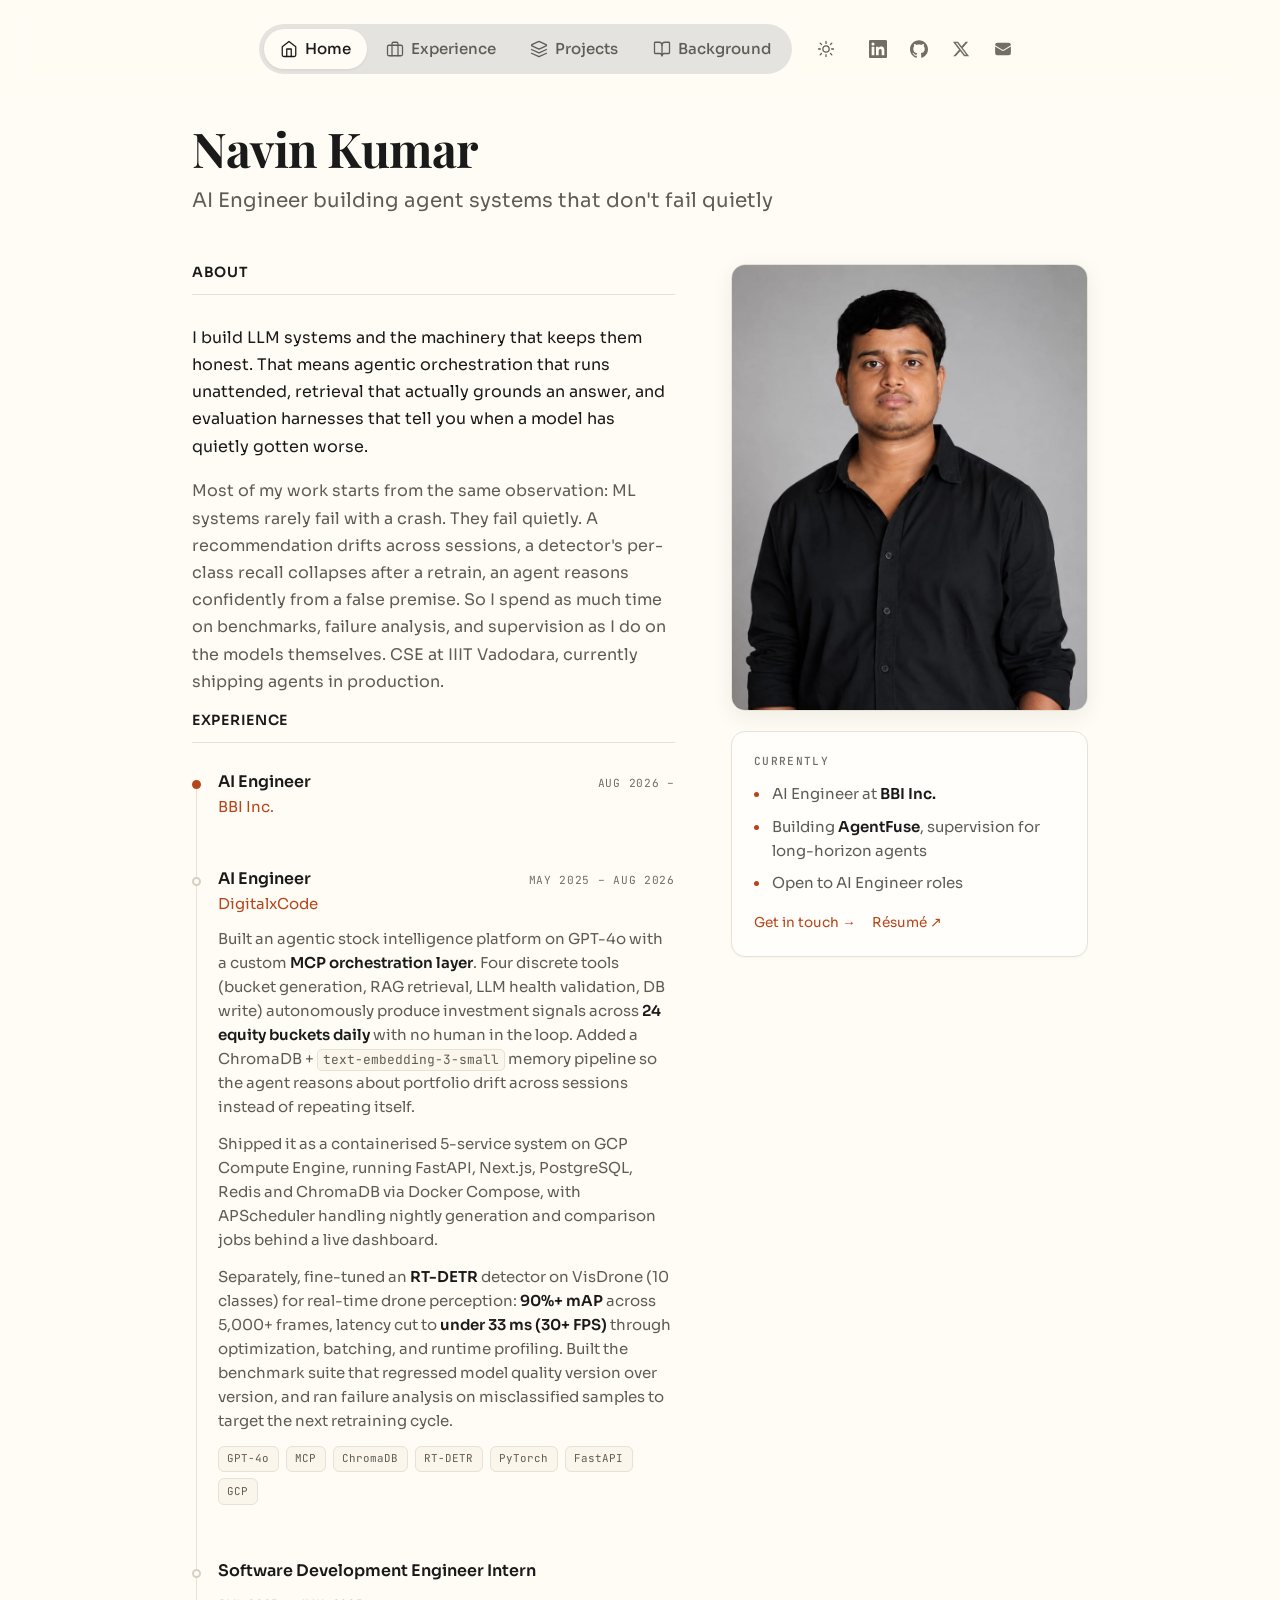
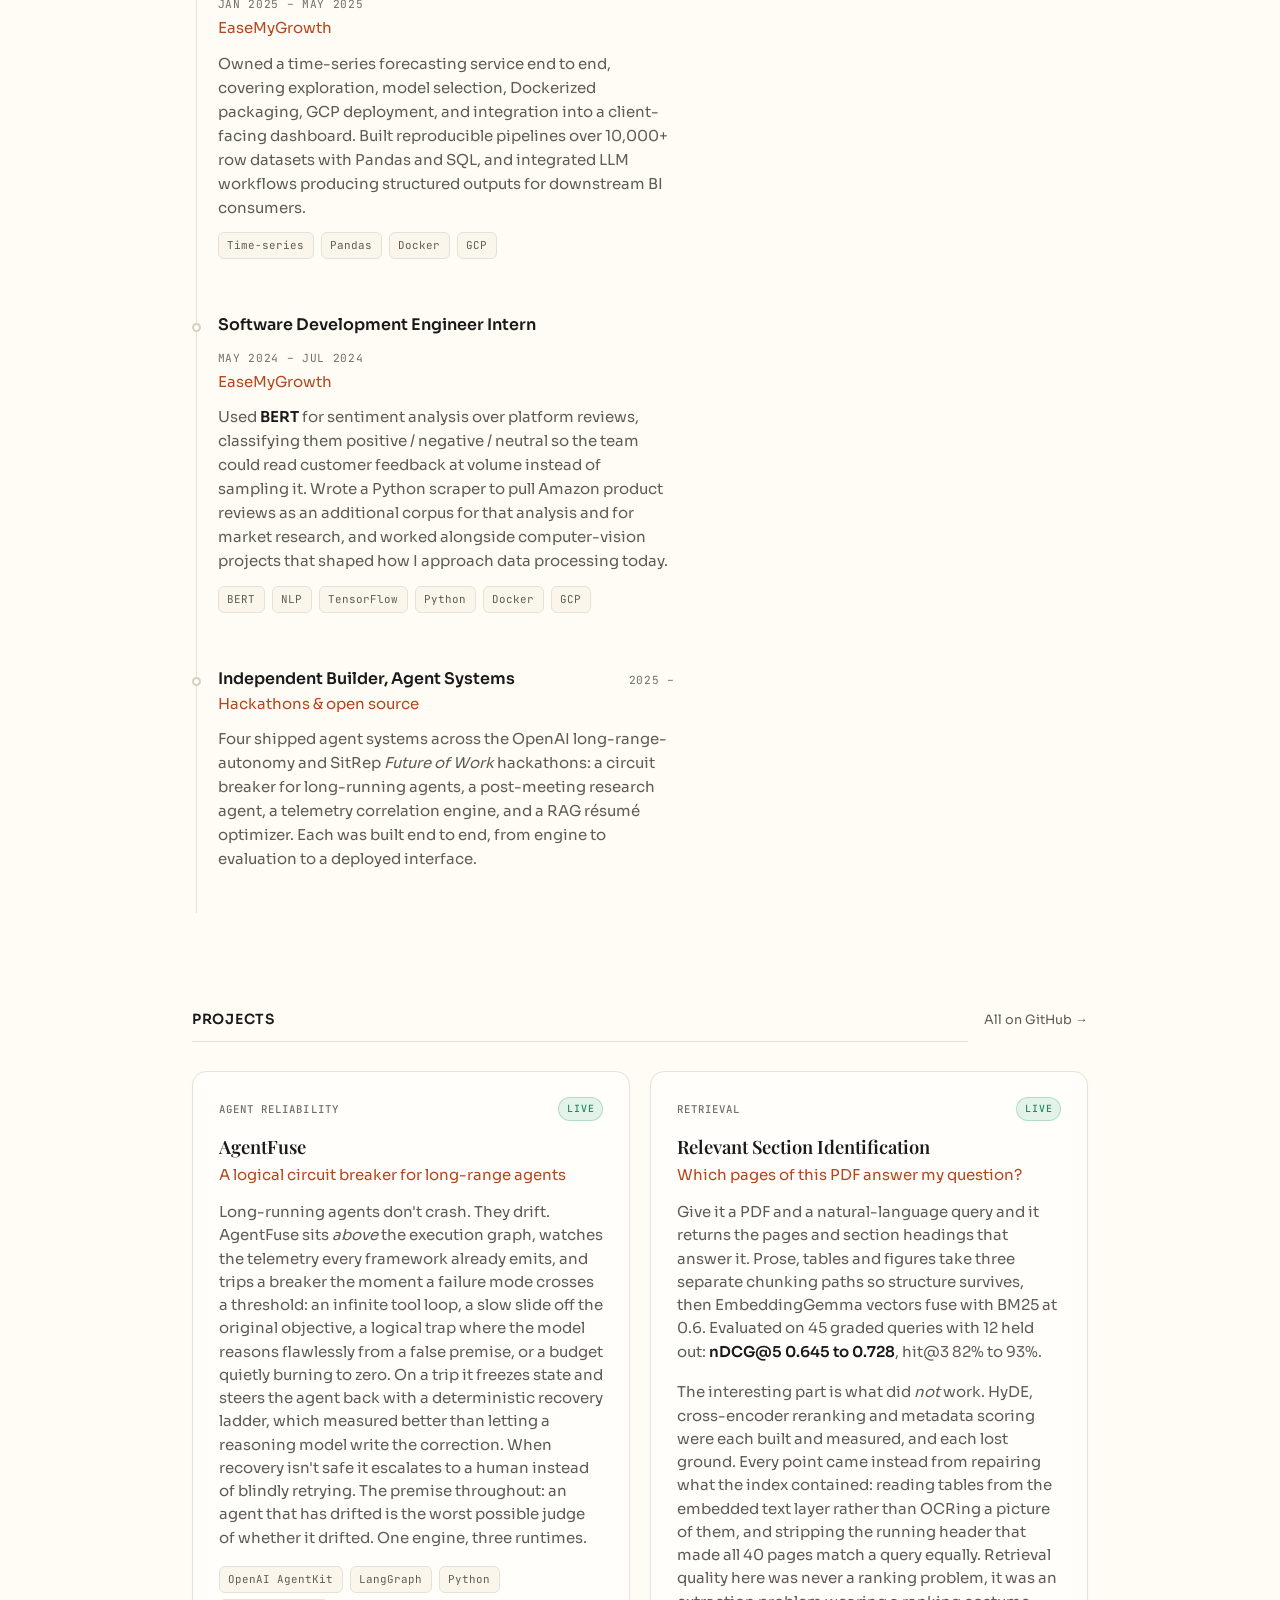
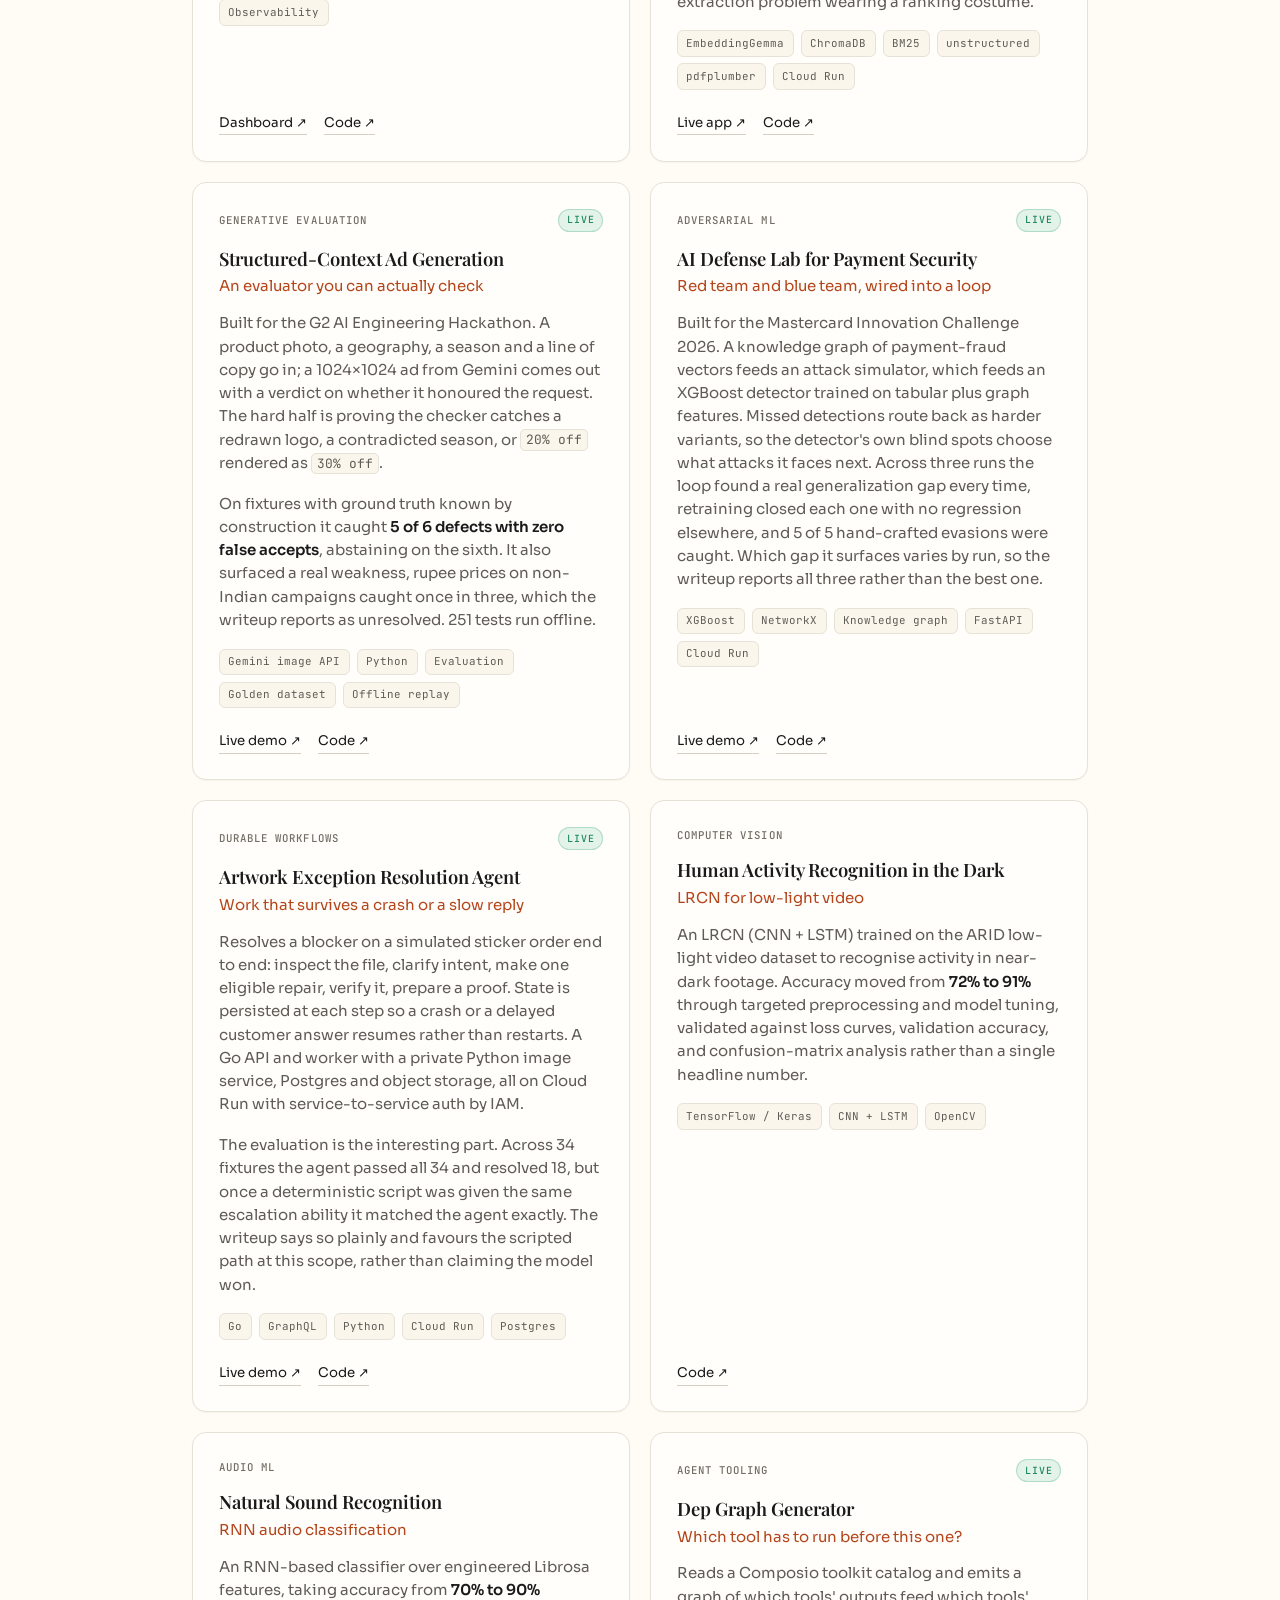
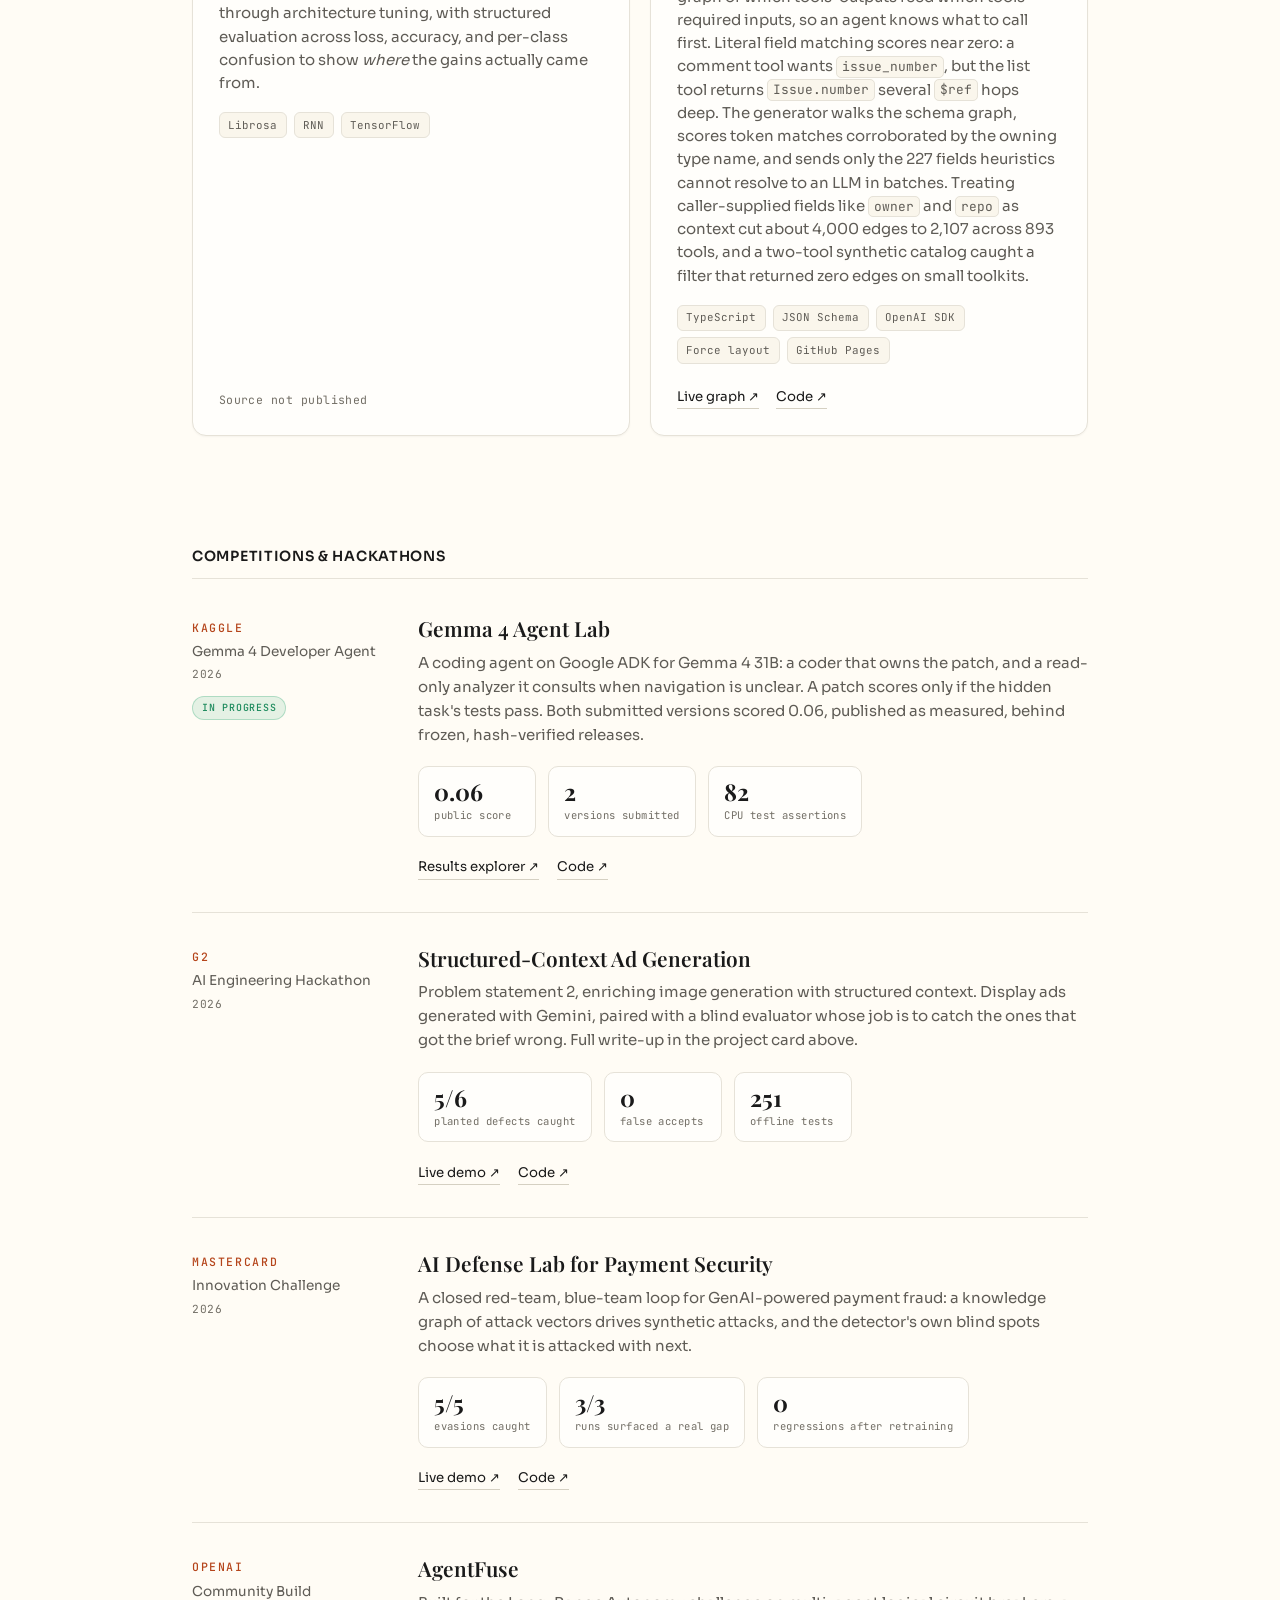
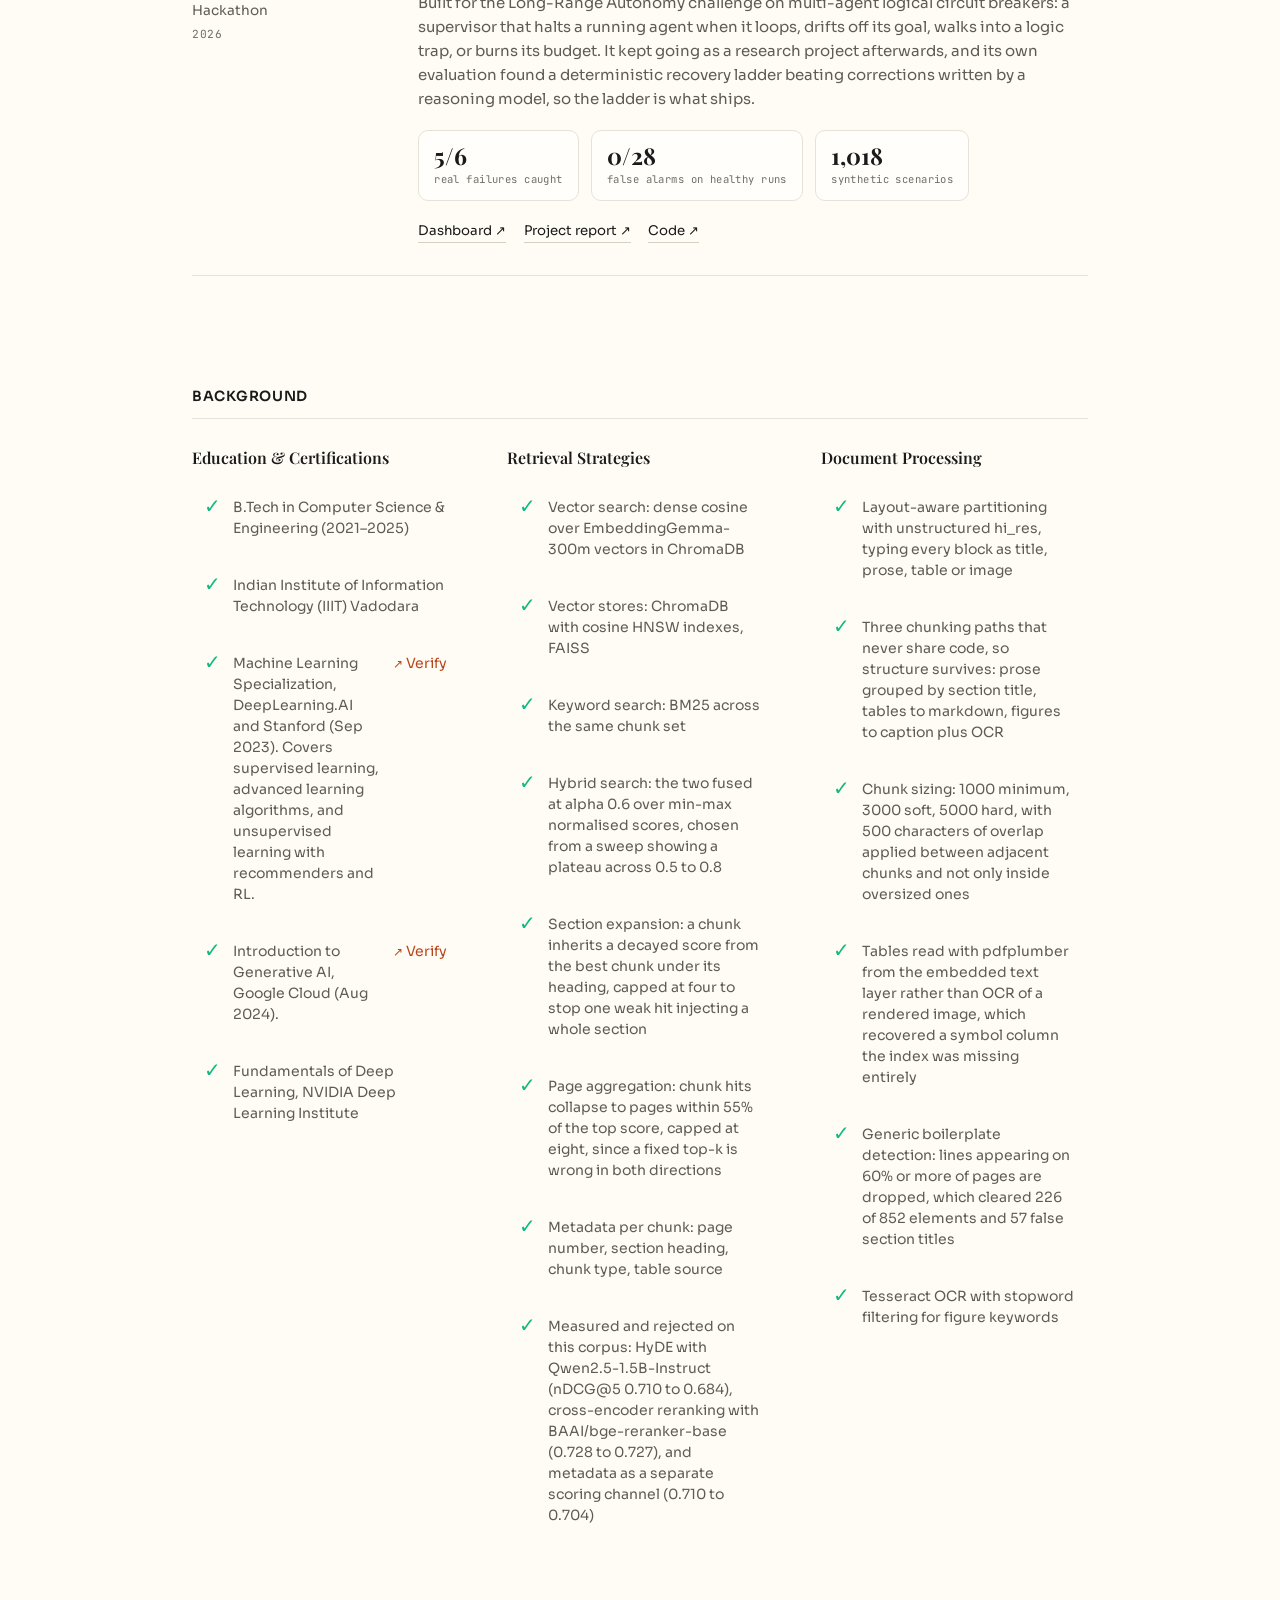
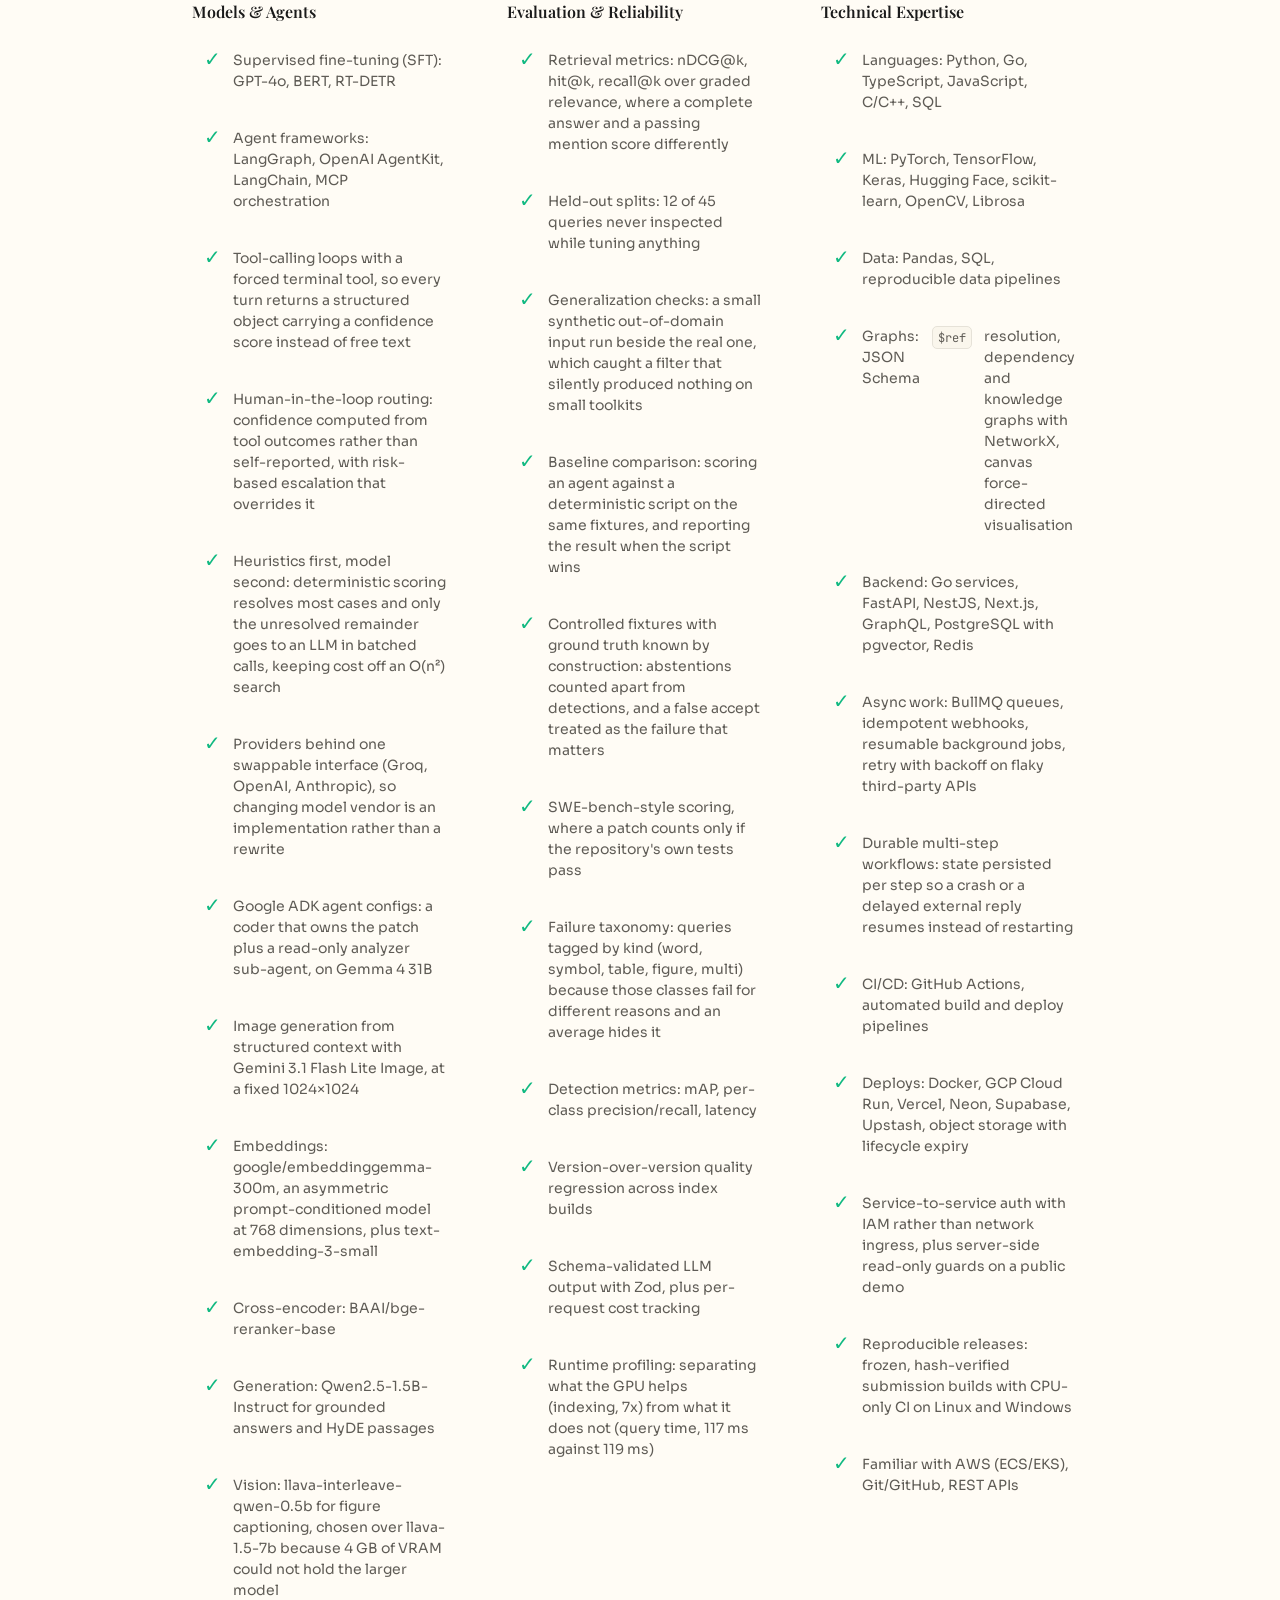
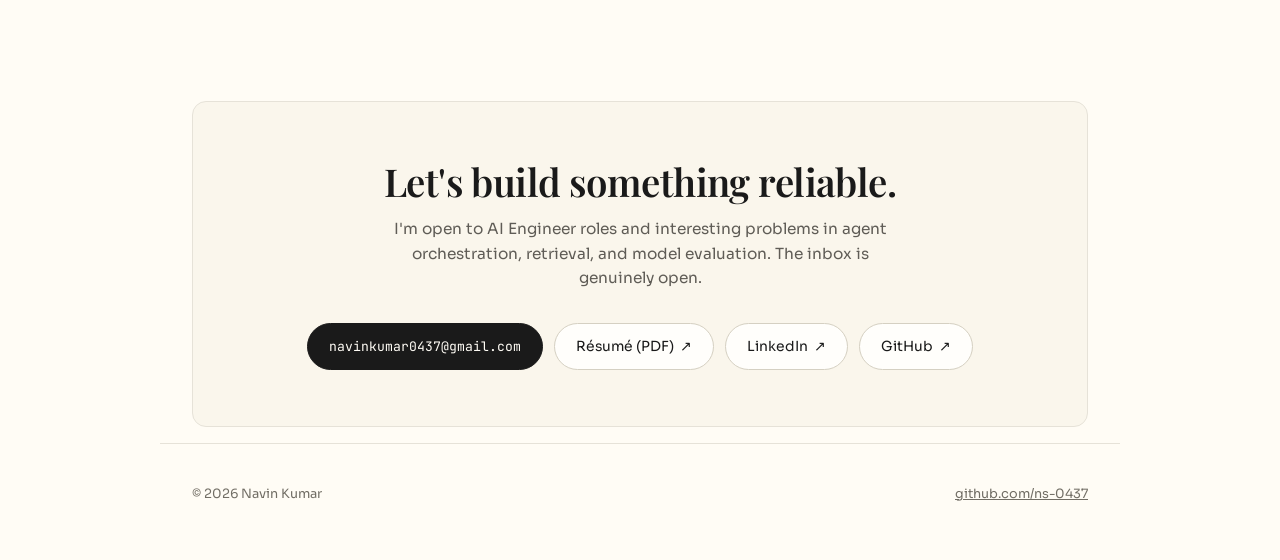
==== commit 3f9e915d: "Correct how the AgentFuse card describes recovery The card said a separate reasoning model writes th" ====
--- a/index.html
+++ b/index.html
@@ -278,7 +278,8 @@
           breaker the moment a failure mode crosses a threshold: an infinite tool loop, a slow
           slide off the original objective, a logical trap where the model reasons flawlessly
           from a false premise, or a budget quietly burning to zero. On a trip it freezes
-          state, asks a separate reasoning model for a steering correction, and resumes. When
+          state and steers the agent back with a deterministic recovery ladder, which measured
+          better than letting a reasoning model write the correction. When
           recovery isn't safe it escalates to a human instead of blindly retrying. The premise
           throughout: an agent that has drifted is the worst possible judge of whether it
           drifted. One engine, three runtimes.
@@ -557,6 +558,34 @@
           <div class="comp-links">
             <a href="https://aidefenselab-frontend-gwezm4pj4a-uc.a.run.app" target="_blank" rel="noopener">Live demo <span aria-hidden="true">↗</span></a>
             <a href="https://github.com/ns-0437/mastercard-fraud-defense" target="_blank" rel="noopener">Code <span aria-hidden="true">↗</span></a>
+          </div>
+        </div>
+      </li>
+
+      <li class="comp">
+        <div class="comp-meta">
+          <span class="comp-host">OpenAI</span>
+          <span class="comp-event">Community Build Hackathon</span>
+          <span class="comp-year">2026</span>
+        </div>
+        <div class="comp-main">
+          <h3 class="comp-title">AgentFuse</h3>
+          <p class="comp-body">
+            Built for the Long-Range Autonomy challenge on multi-agent logical circuit
+            breakers: a supervisor that halts a running agent when it loops, drifts off its
+            goal, walks into a logic trap, or burns its budget. It kept going as a research
+            project afterwards, and its own evaluation found a deterministic recovery ladder
+            beating corrections written by a reasoning model, so the ladder is what ships.
+          </p>
+          <div class="comp-stats">
+            <div class="stat"><span class="stat-num">5/6</span><span class="stat-label">real failures caught</span></div>
+            <div class="stat"><span class="stat-num">0/28</span><span class="stat-label">false alarms on healthy runs</span></div>
+            <div class="stat"><span class="stat-num">1,018</span><span class="stat-label">synthetic scenarios</span></div>
+          </div>
+          <div class="comp-links">
+            <a href="https://ns-0437.github.io/agentfuse/" target="_blank" rel="noopener">Dashboard <span aria-hidden="true">↗</span></a>
+            <a href="https://github.com/ns-0437/agentfuse/blob/main/REPORT.md" target="_blank" rel="noopener">Project report <span aria-hidden="true">↗</span></a>
+            <a href="https://github.com/ns-0437/agentfuse" target="_blank" rel="noopener">Code <span aria-hidden="true">↗</span></a>
           </div>
         </div>
       </li>
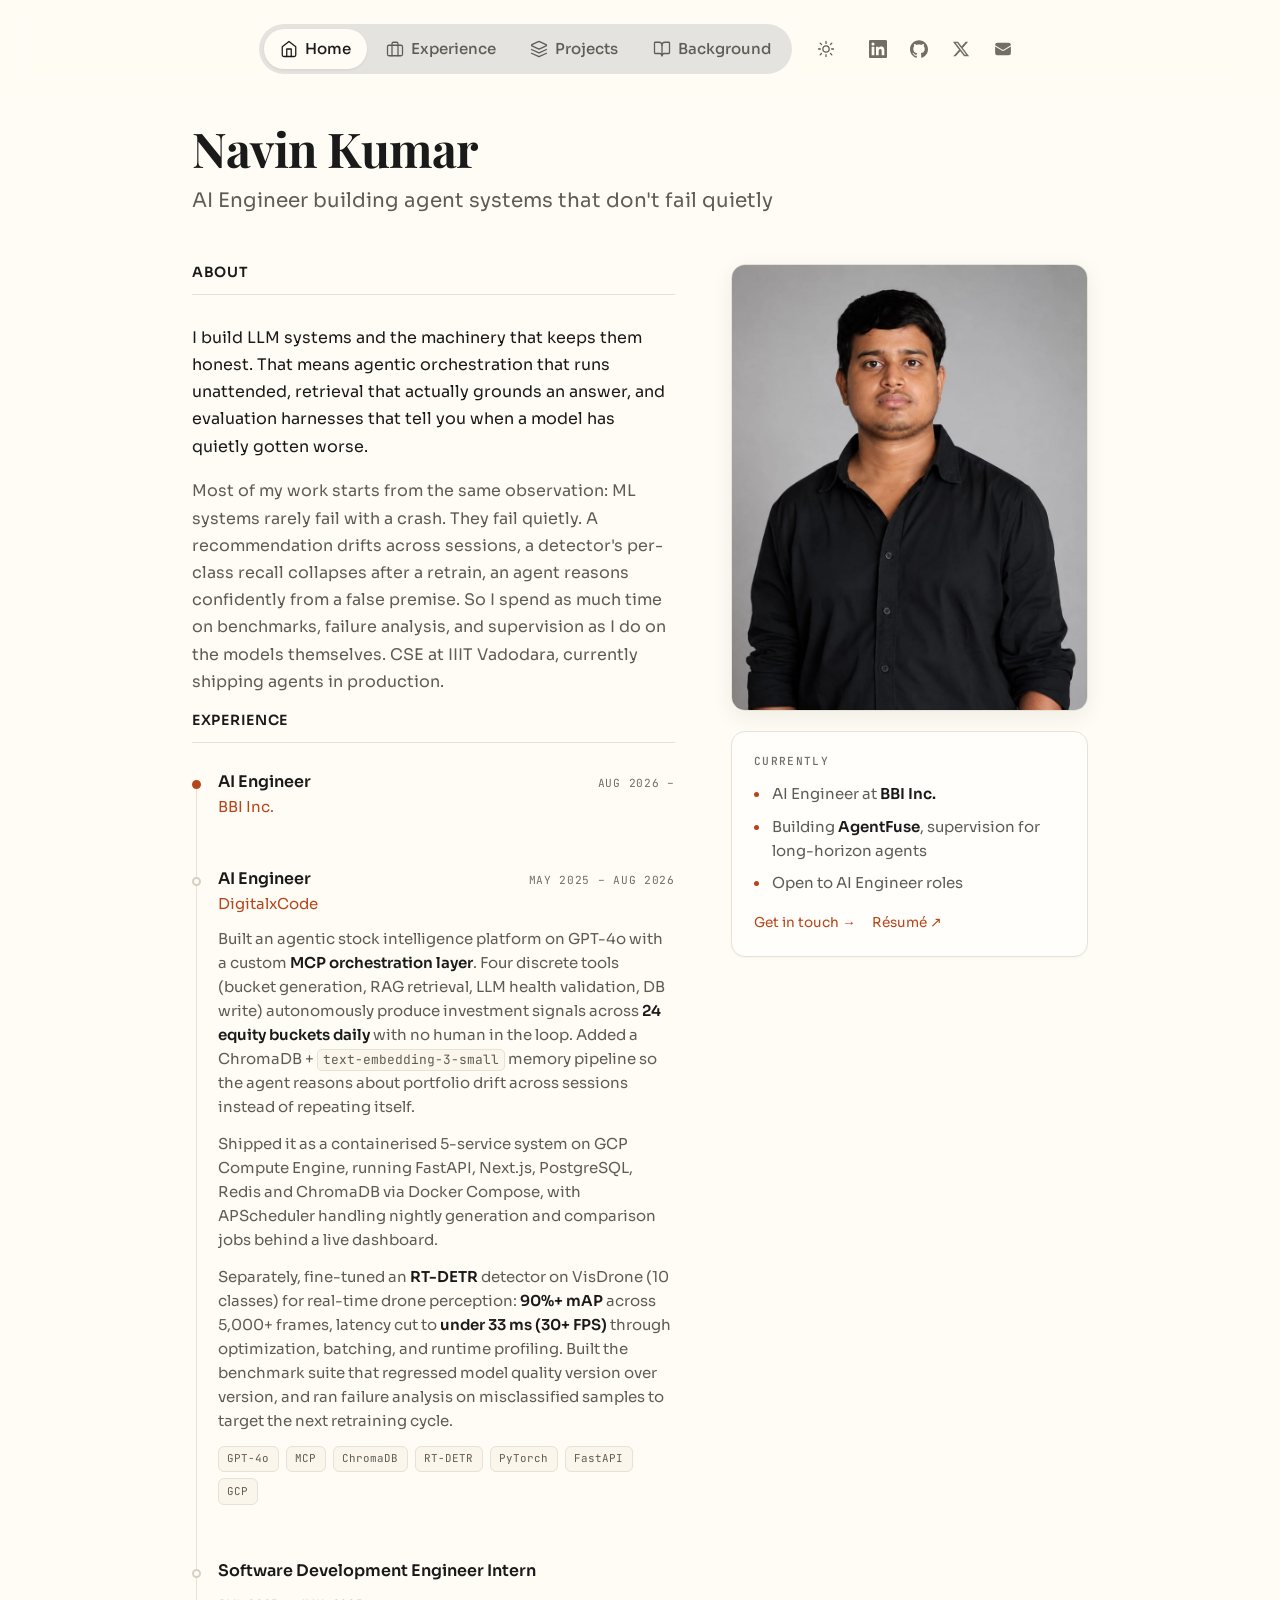
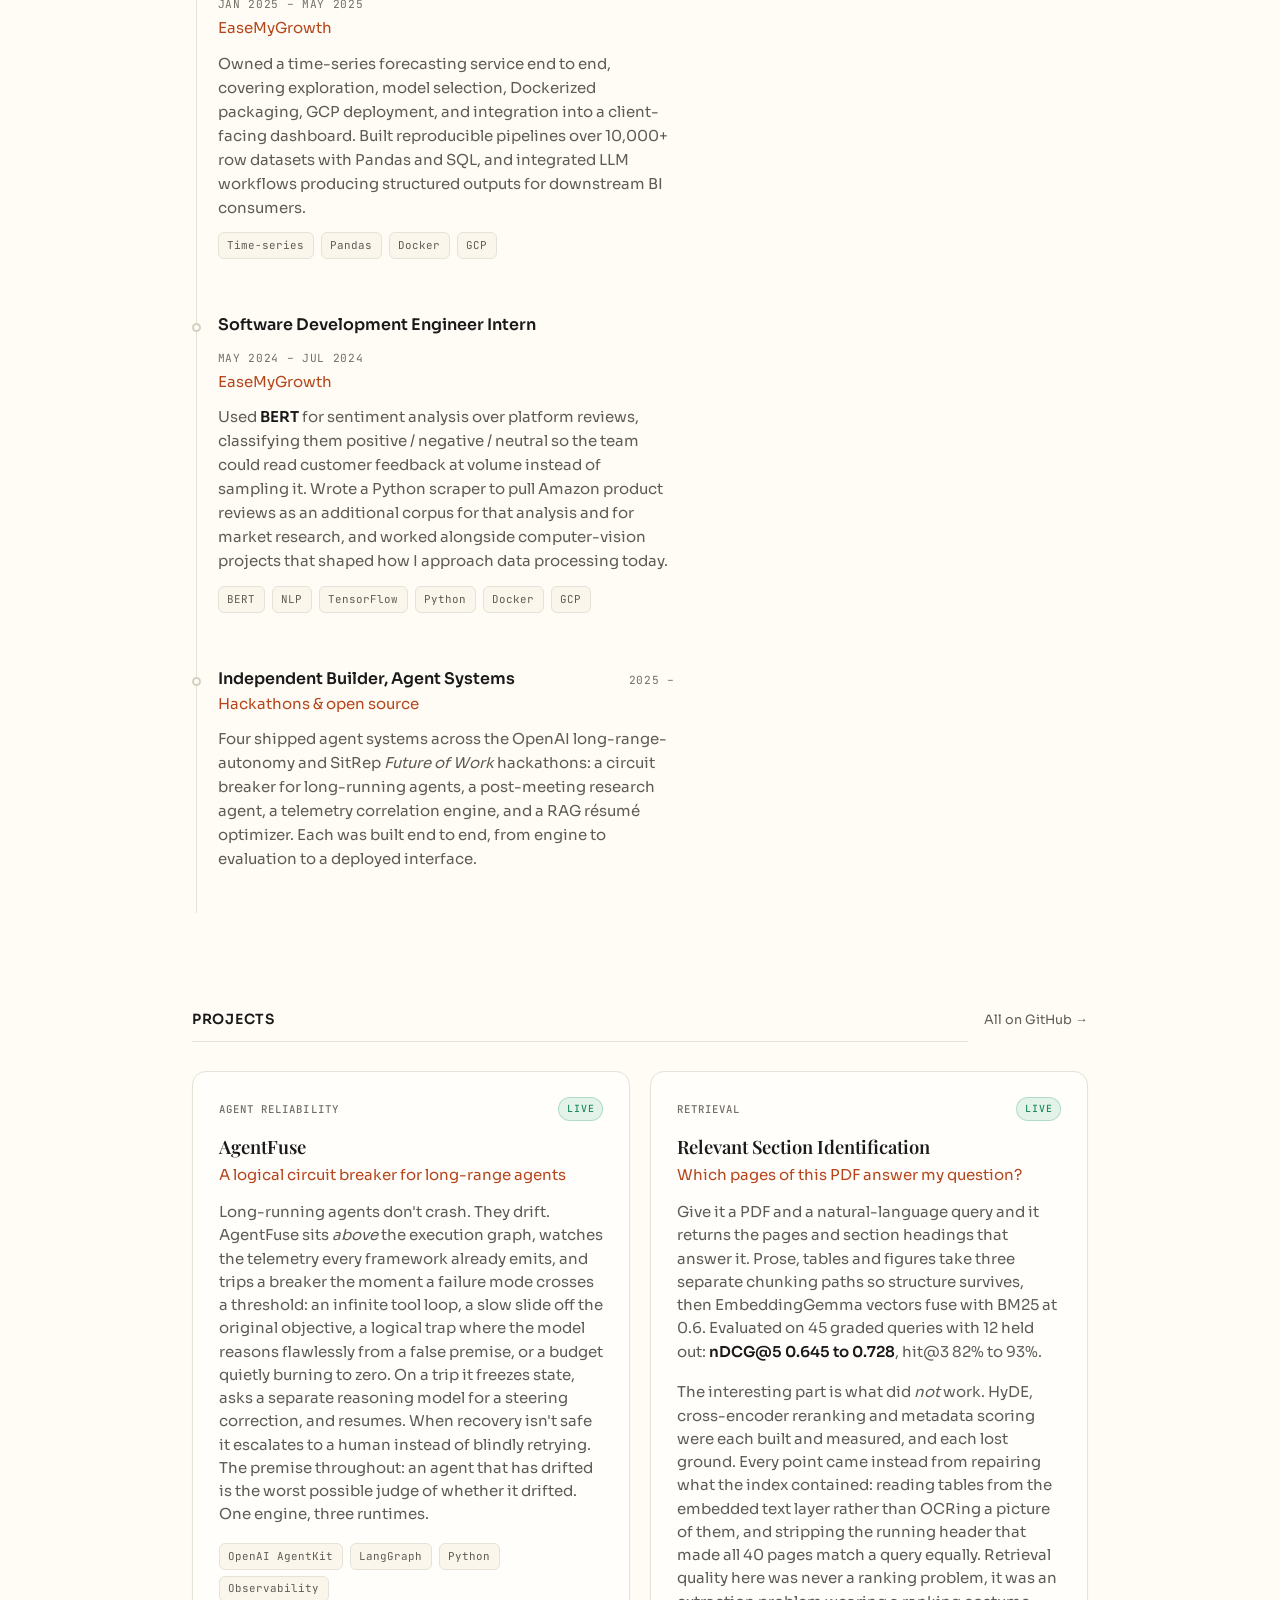
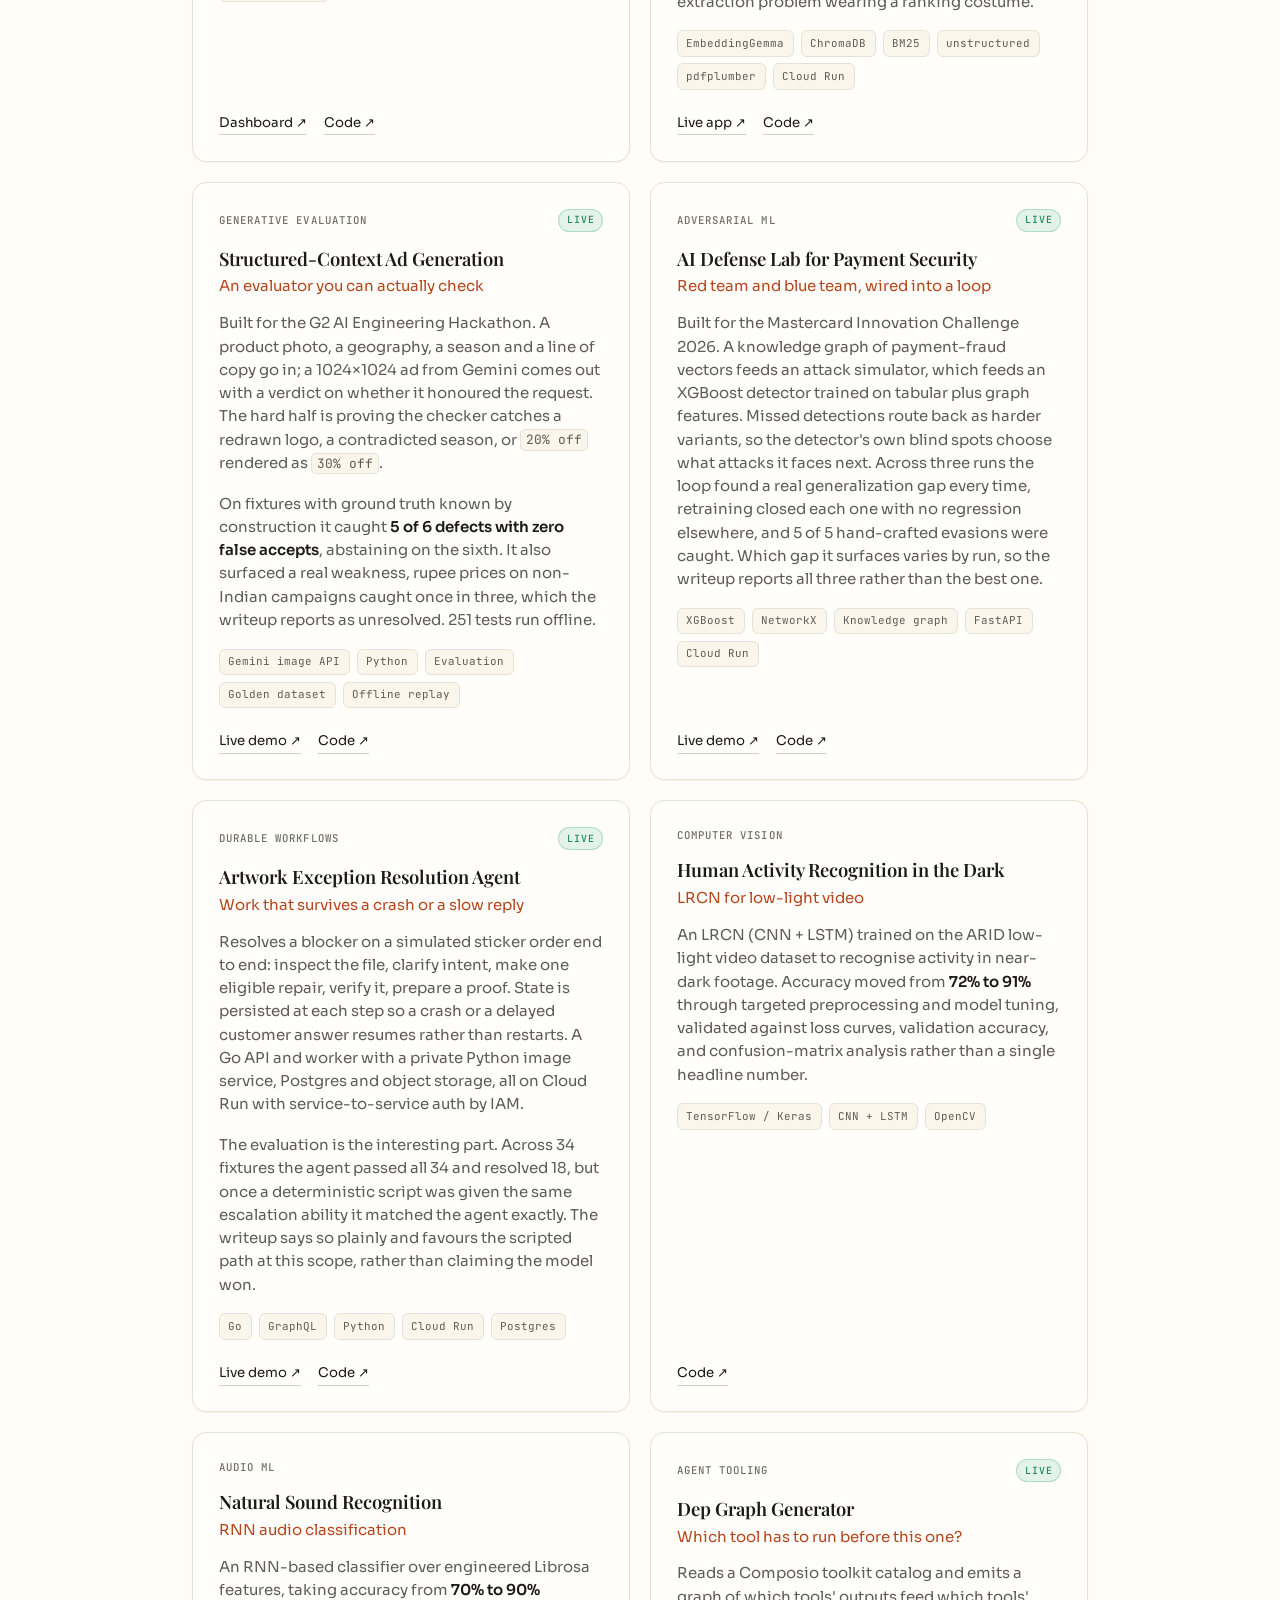
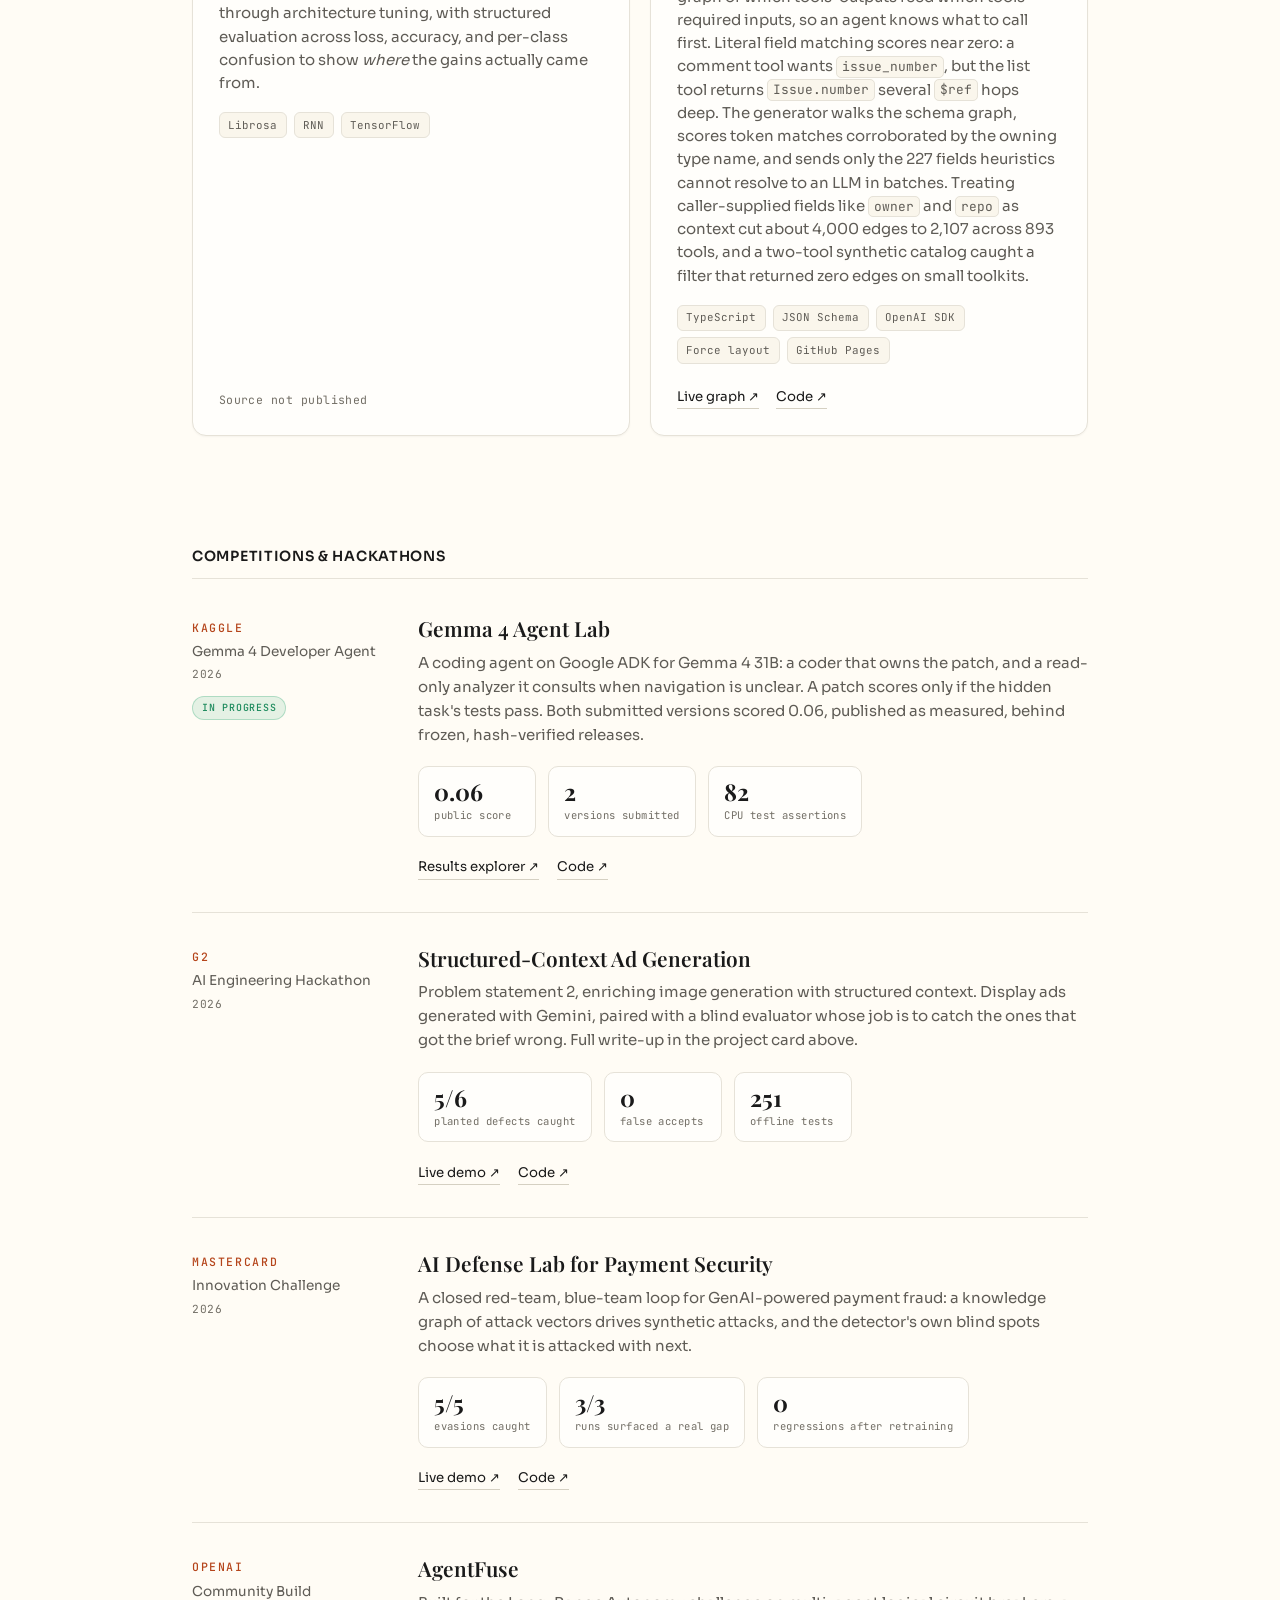
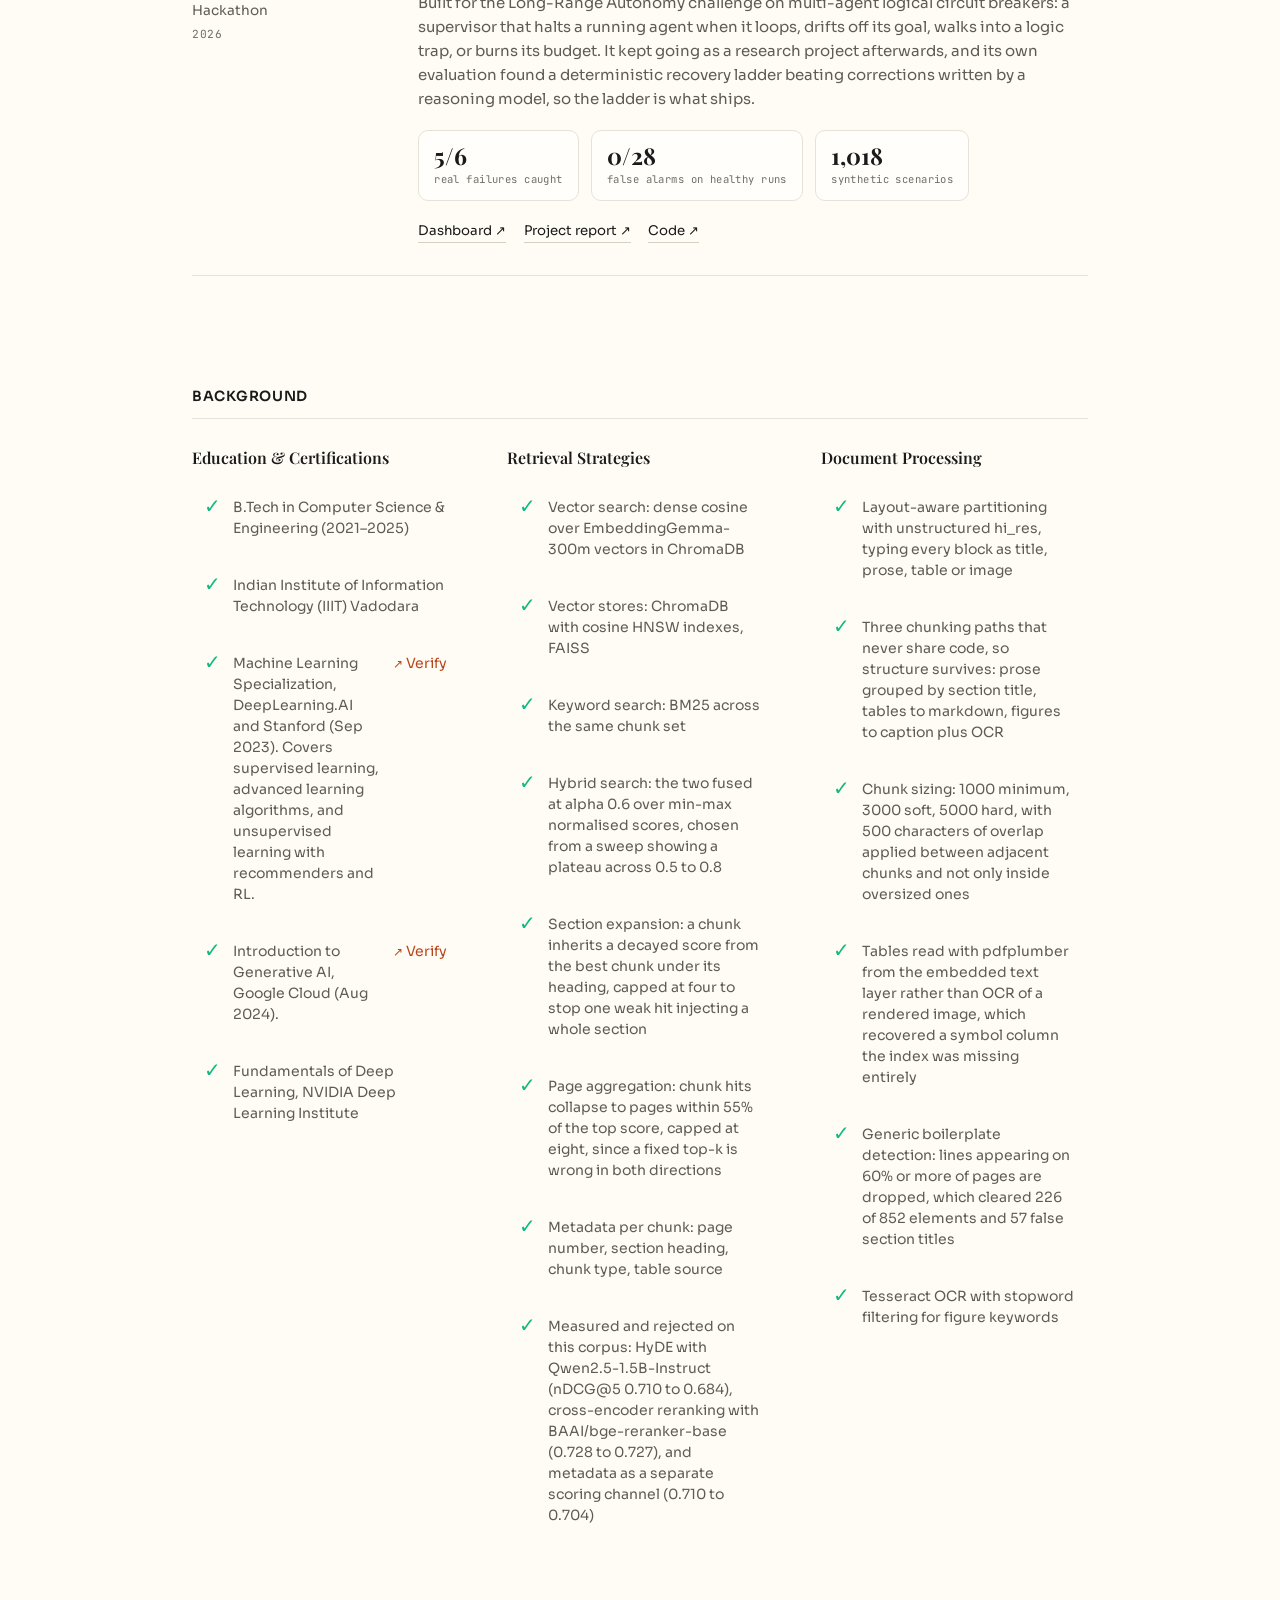
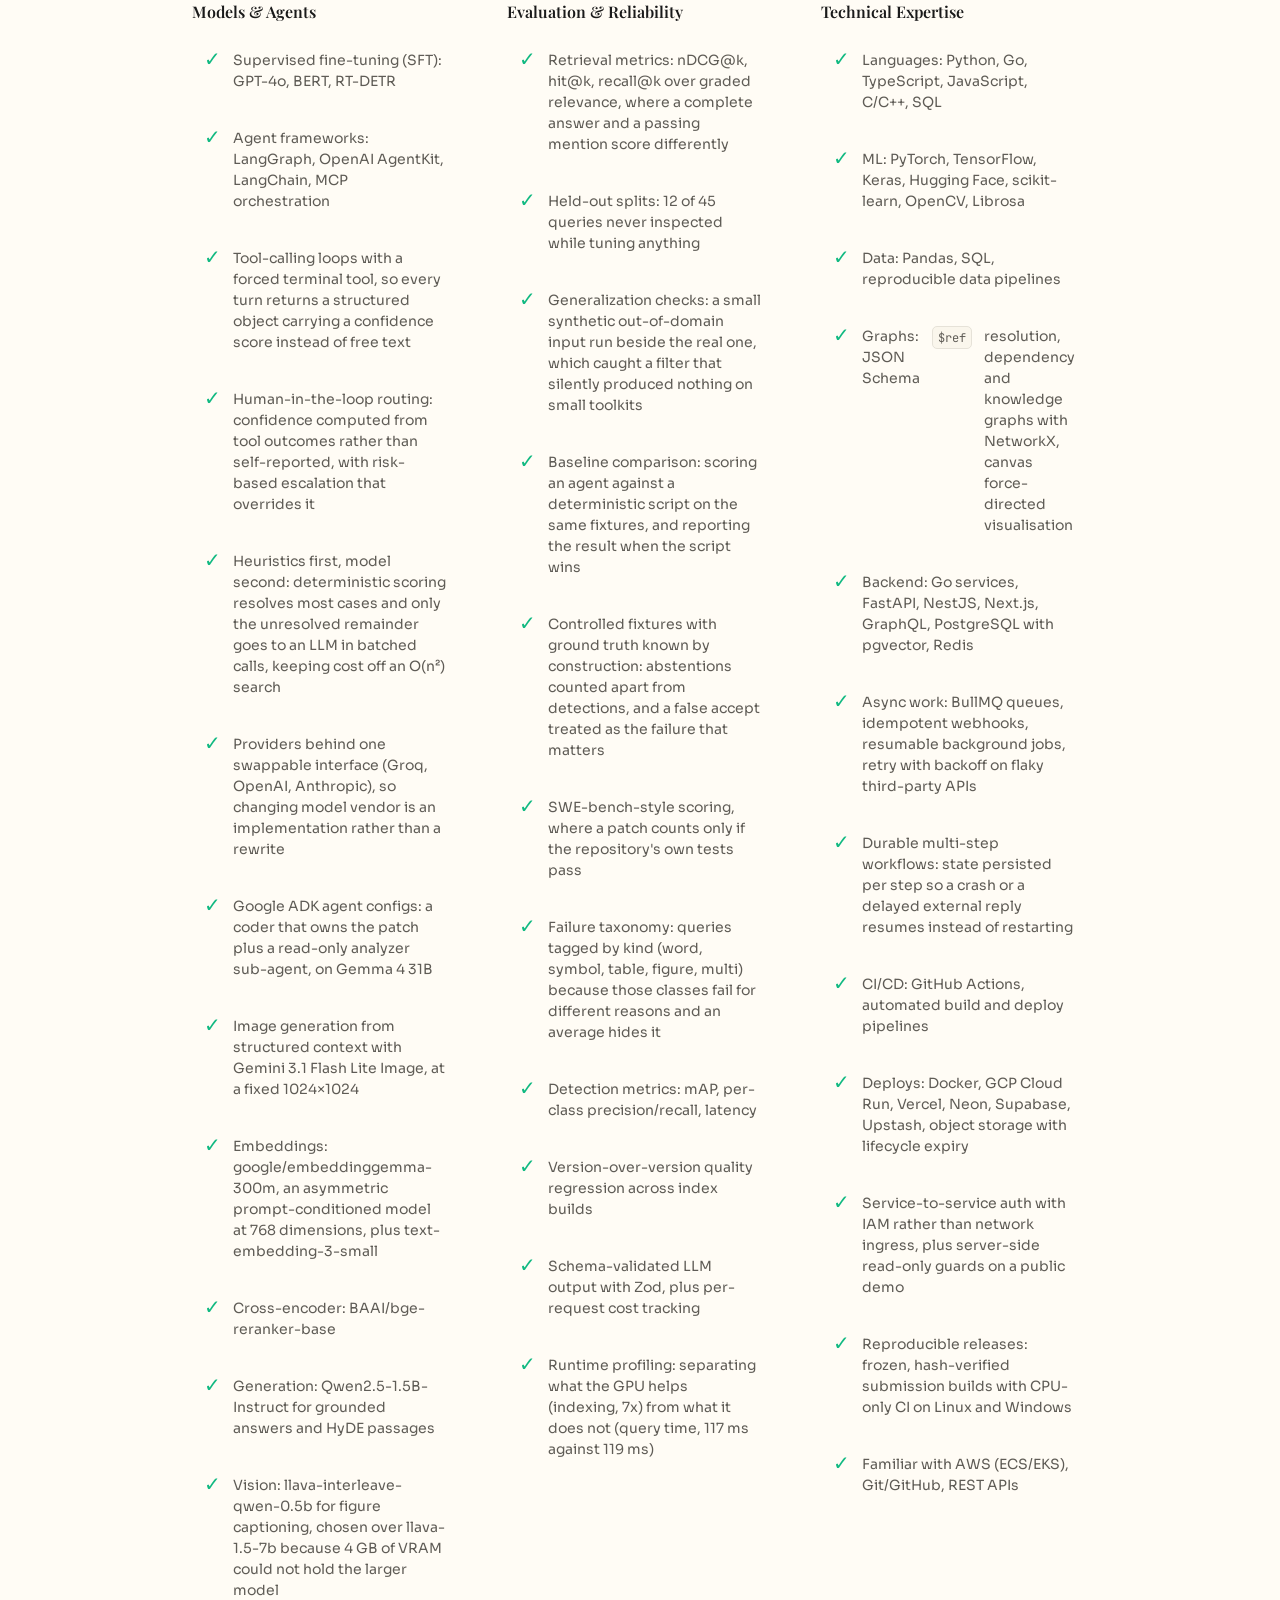
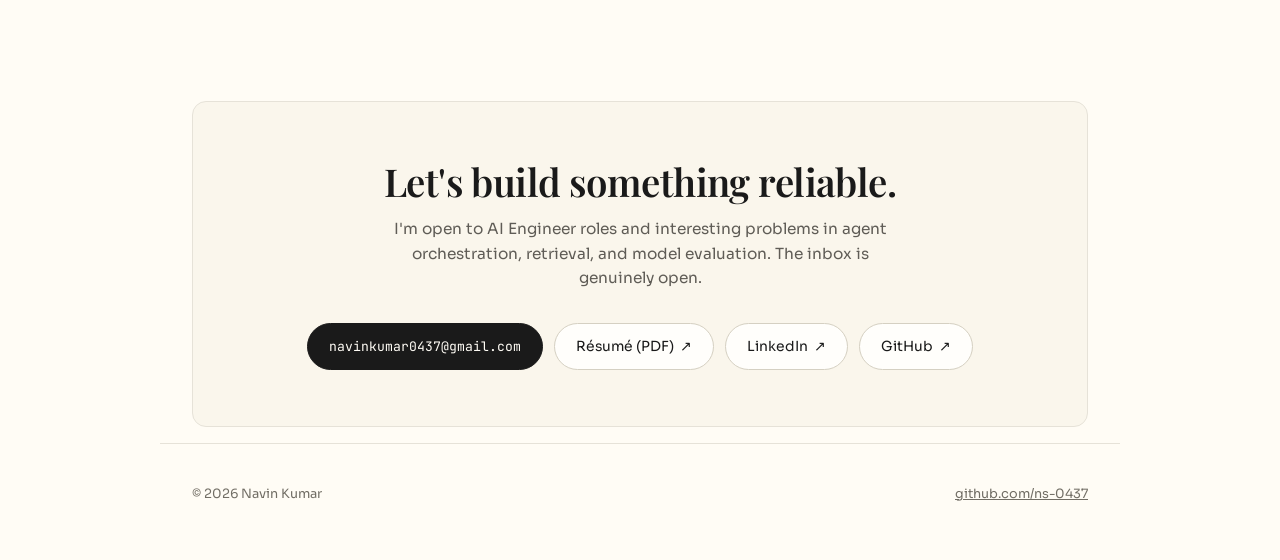
==== commit 9896976e: "Add the OpenAI Community Build Hackathon entry AgentFuse was built for the Long-Range Autonomy chall" ====
--- a/index.html
+++ b/index.html
@@ -278,8 +278,7 @@
           breaker the moment a failure mode crosses a threshold: an infinite tool loop, a slow
           slide off the original objective, a logical trap where the model reasons flawlessly
           from a false premise, or a budget quietly burning to zero. On a trip it freezes
-          state and steers the agent back with a deterministic recovery ladder, which measured
-          better than letting a reasoning model write the correction. When
+          state, asks a separate reasoning model for a steering correction, and resumes. When
           recovery isn't safe it escalates to a human instead of blindly retrying. The premise
           throughout: an agent that has drifted is the worst possible judge of whether it
           drifted. One engine, three runtimes.
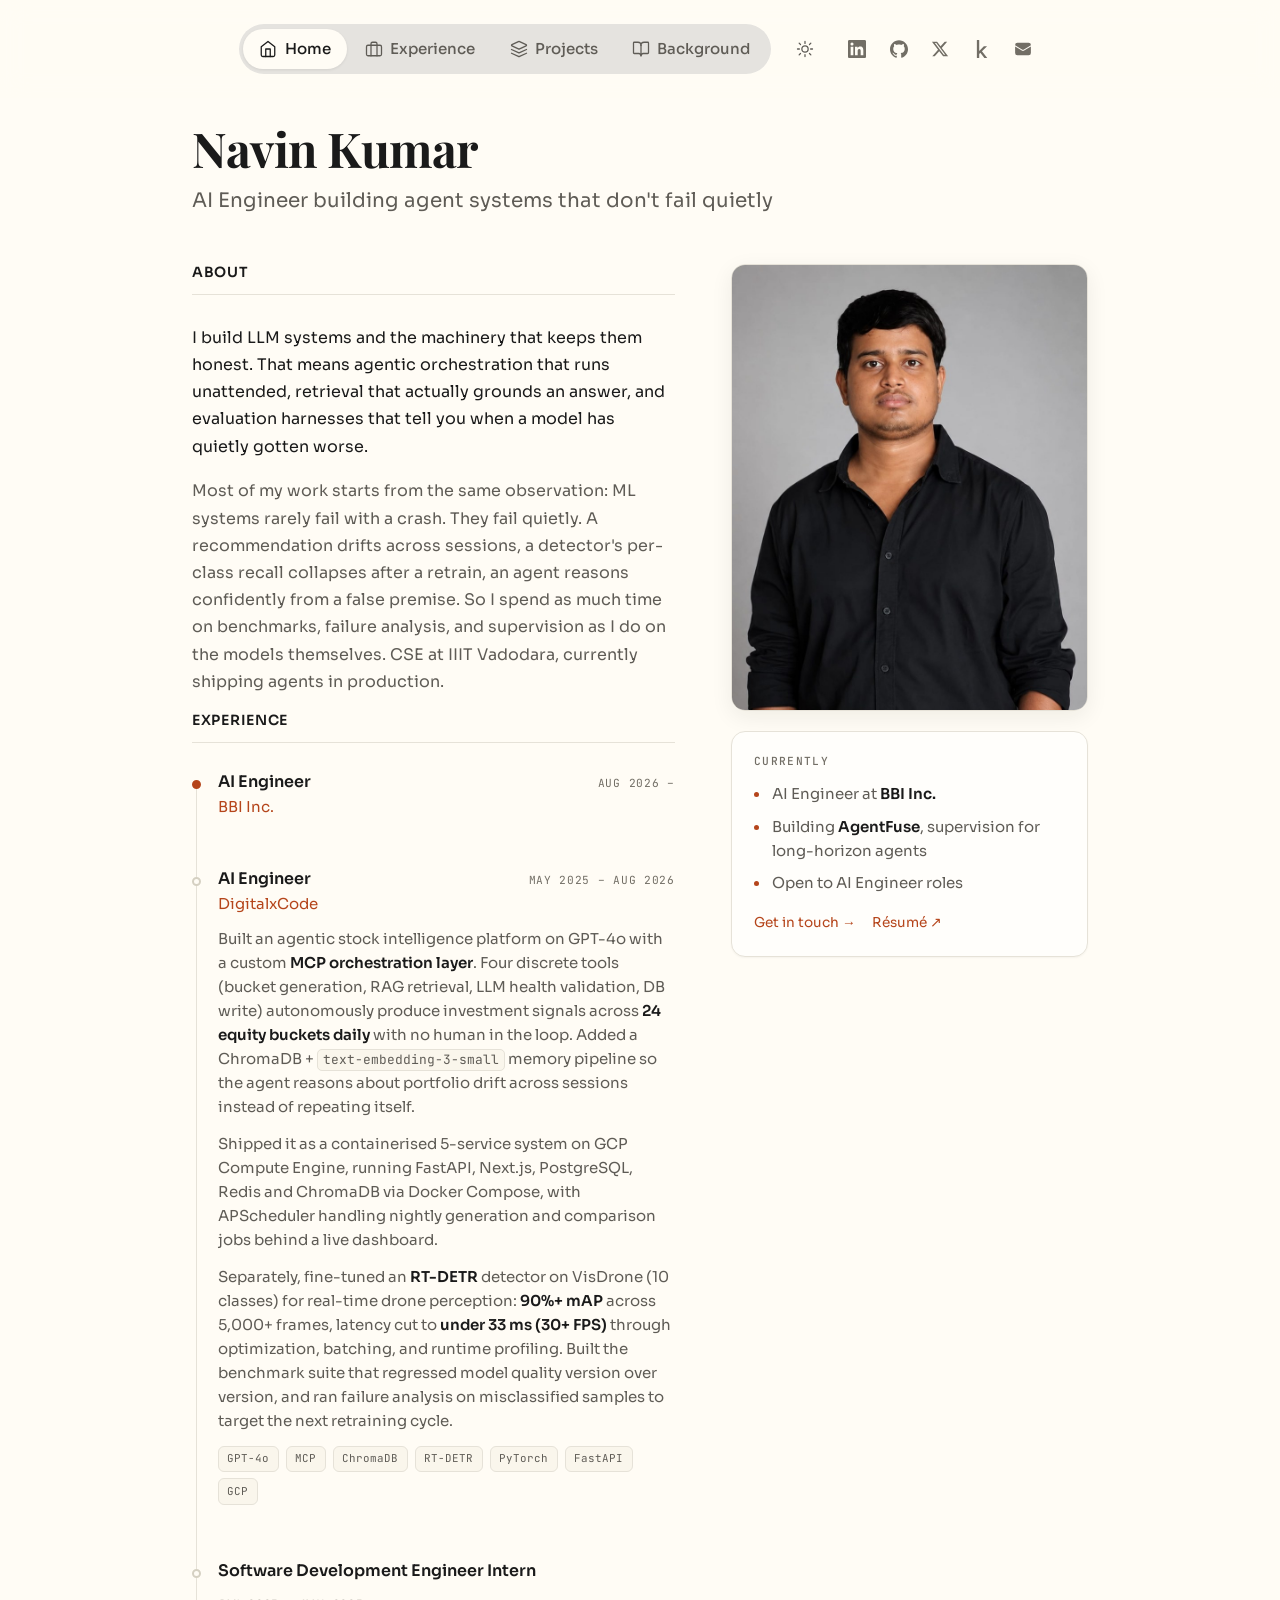
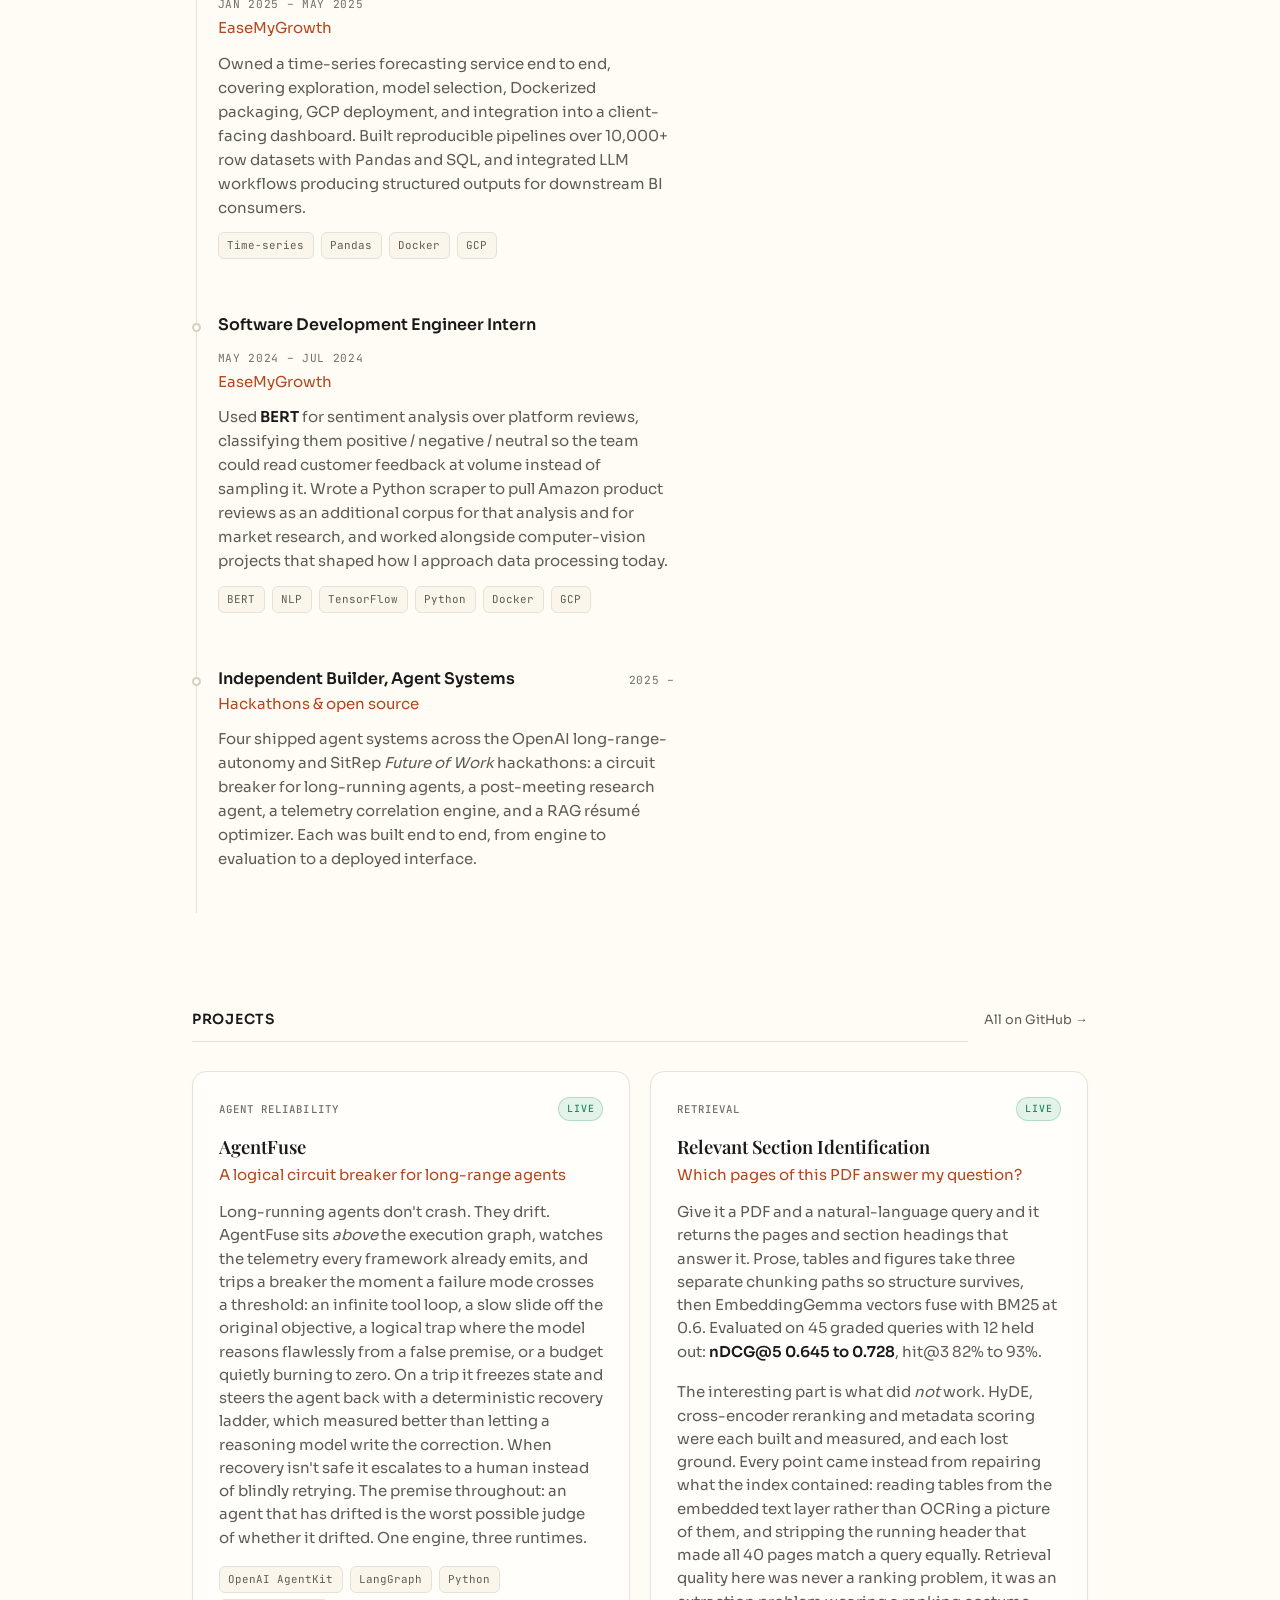
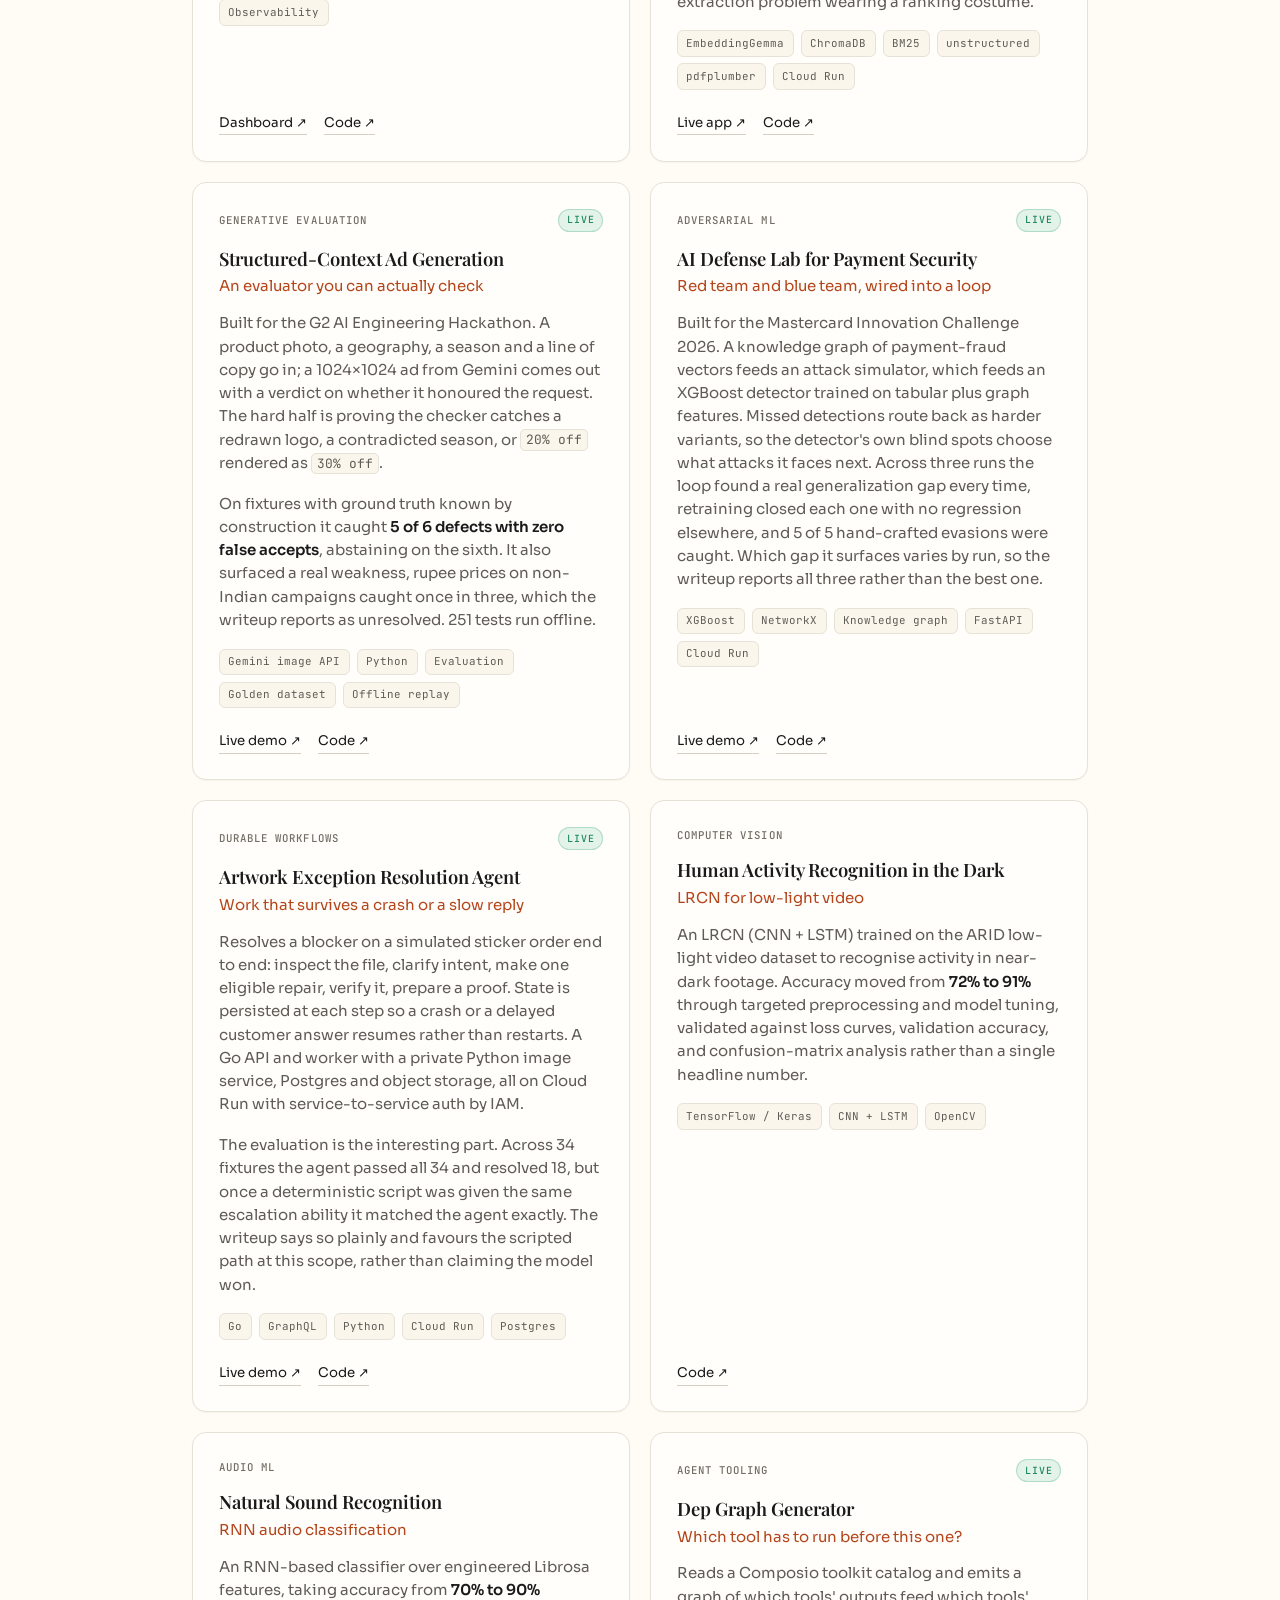
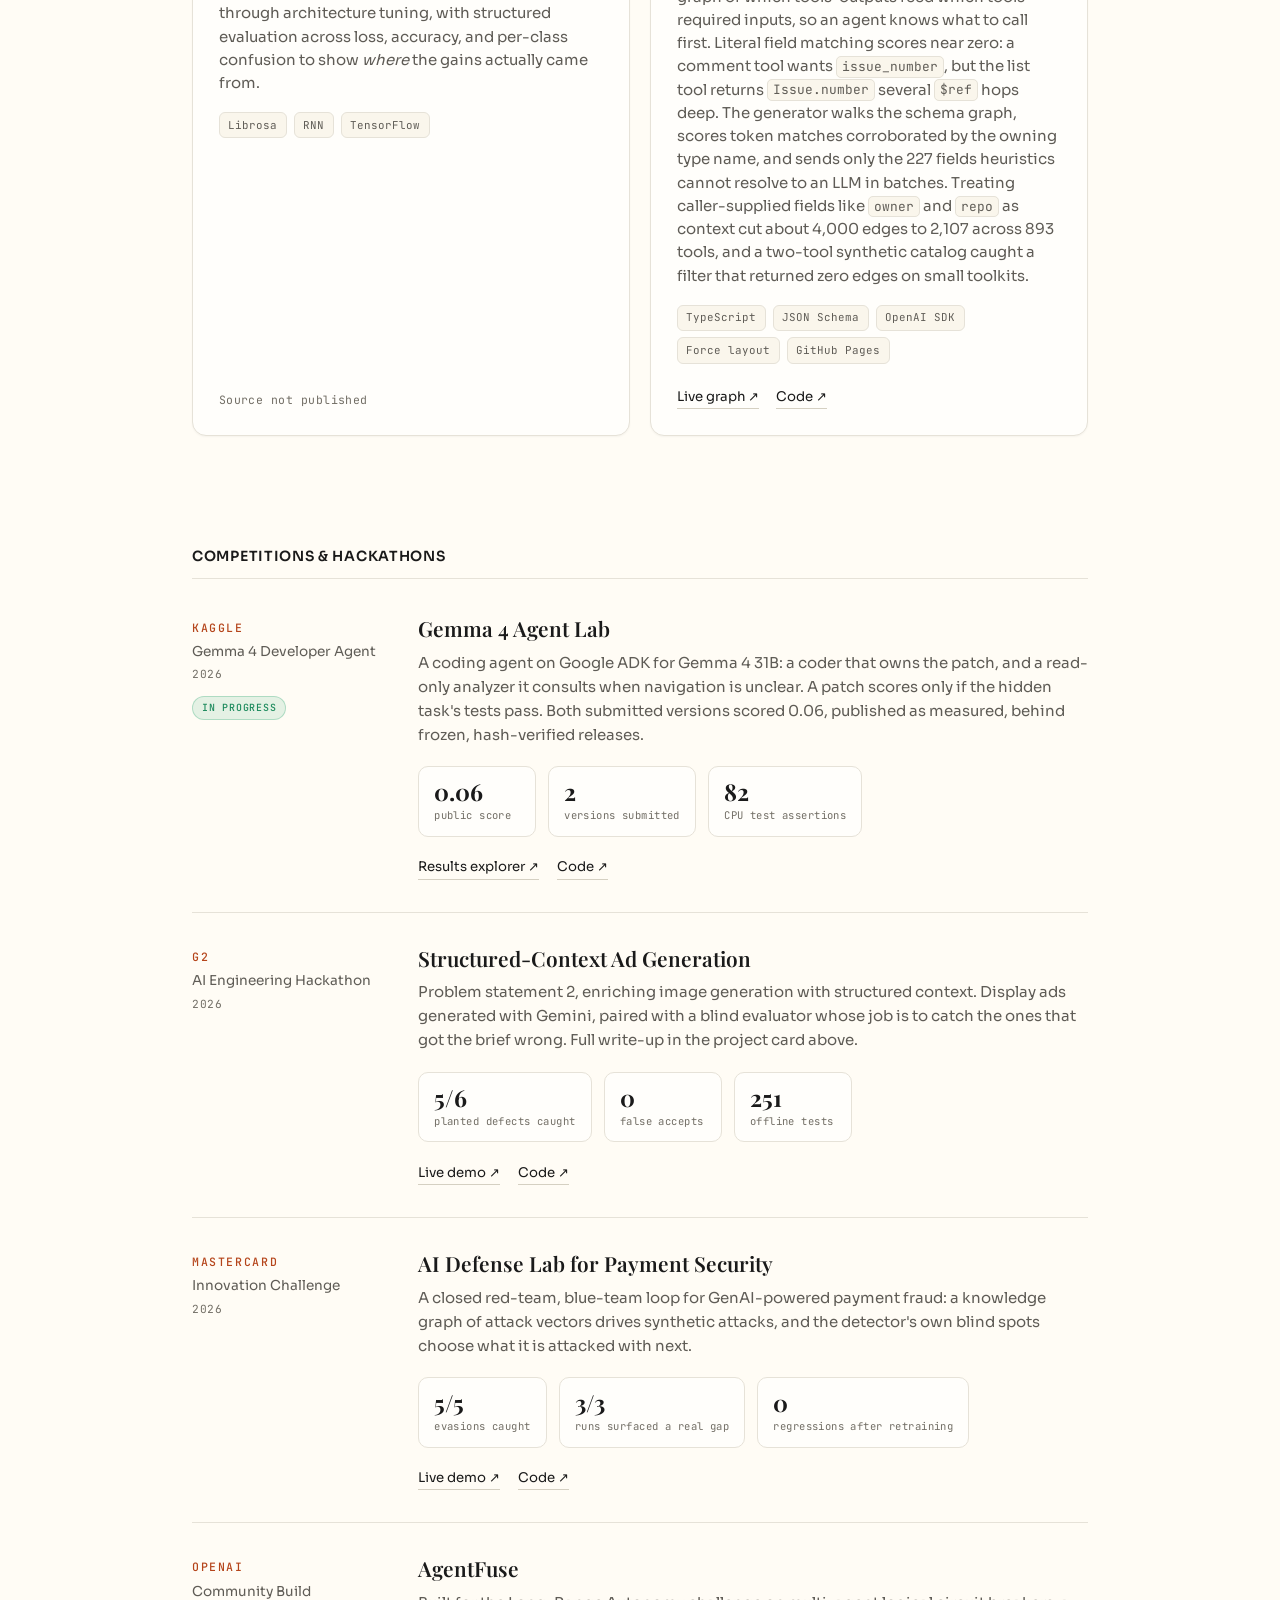
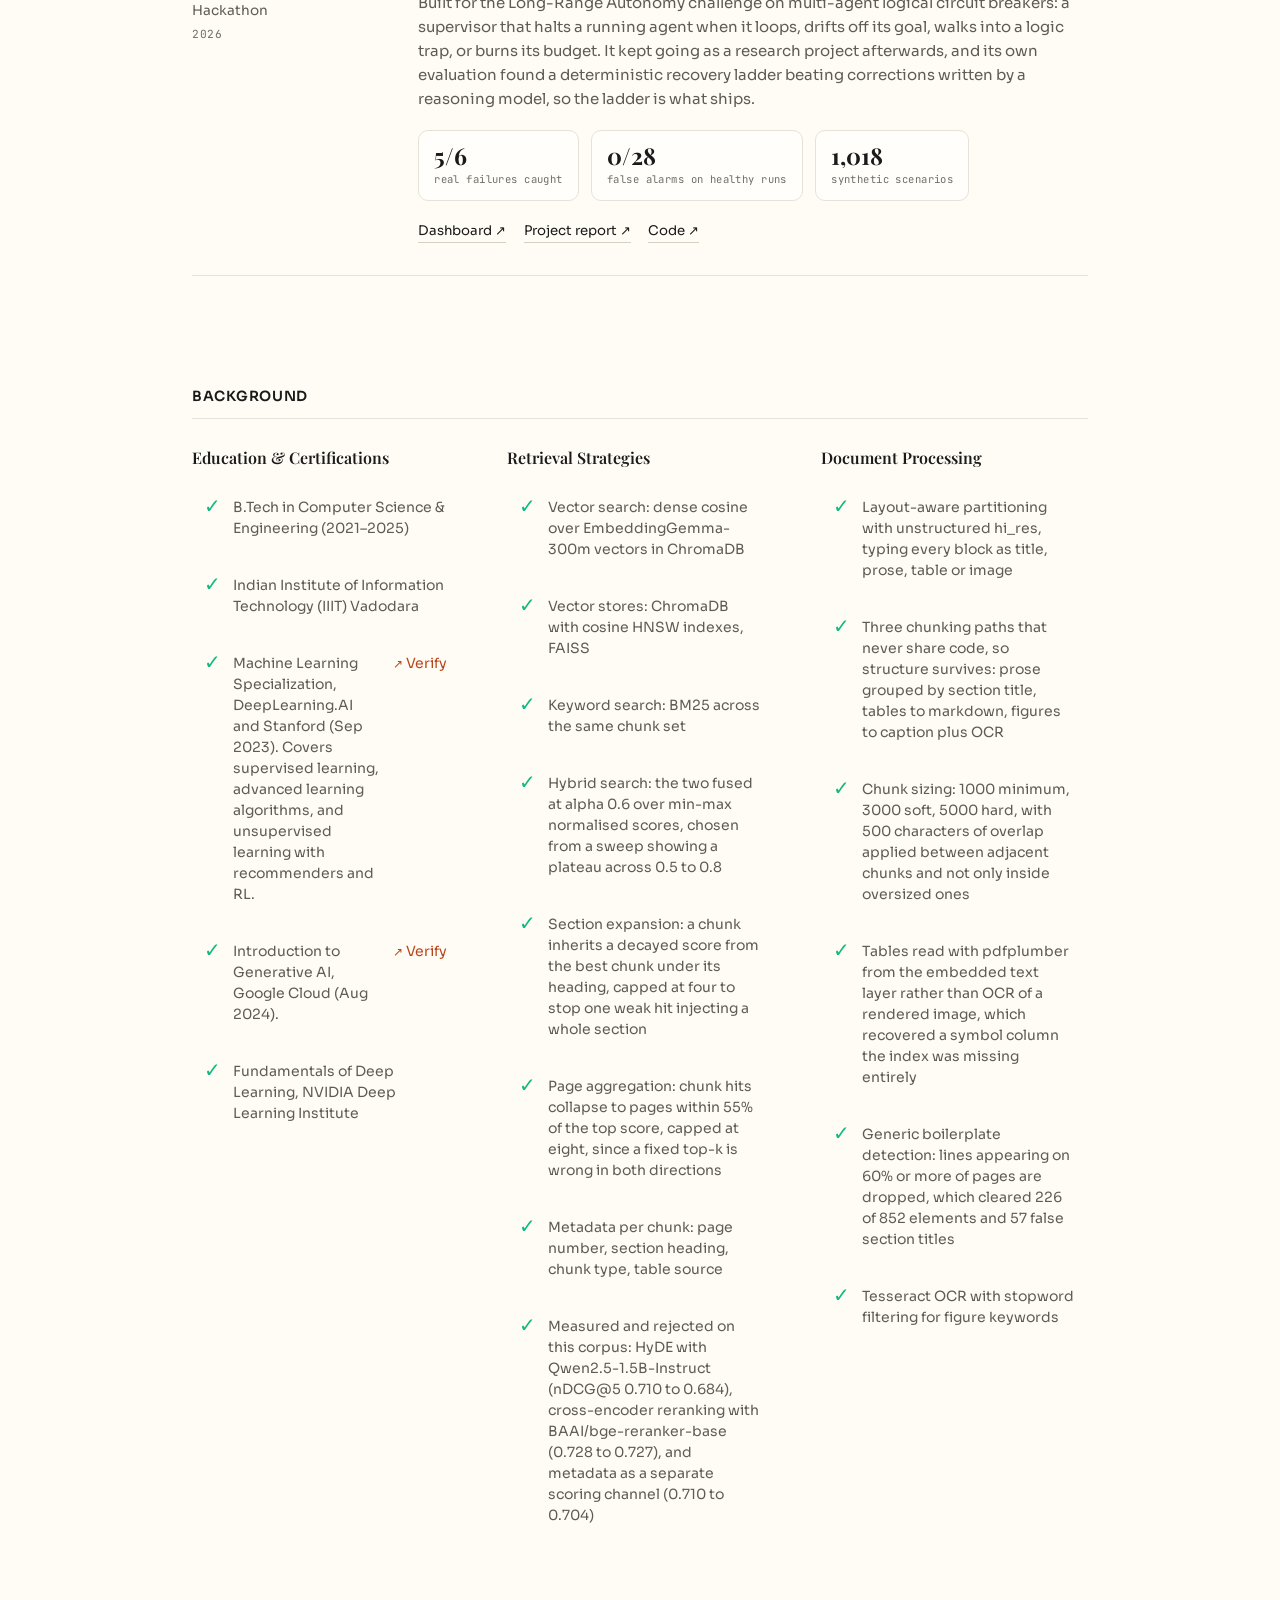
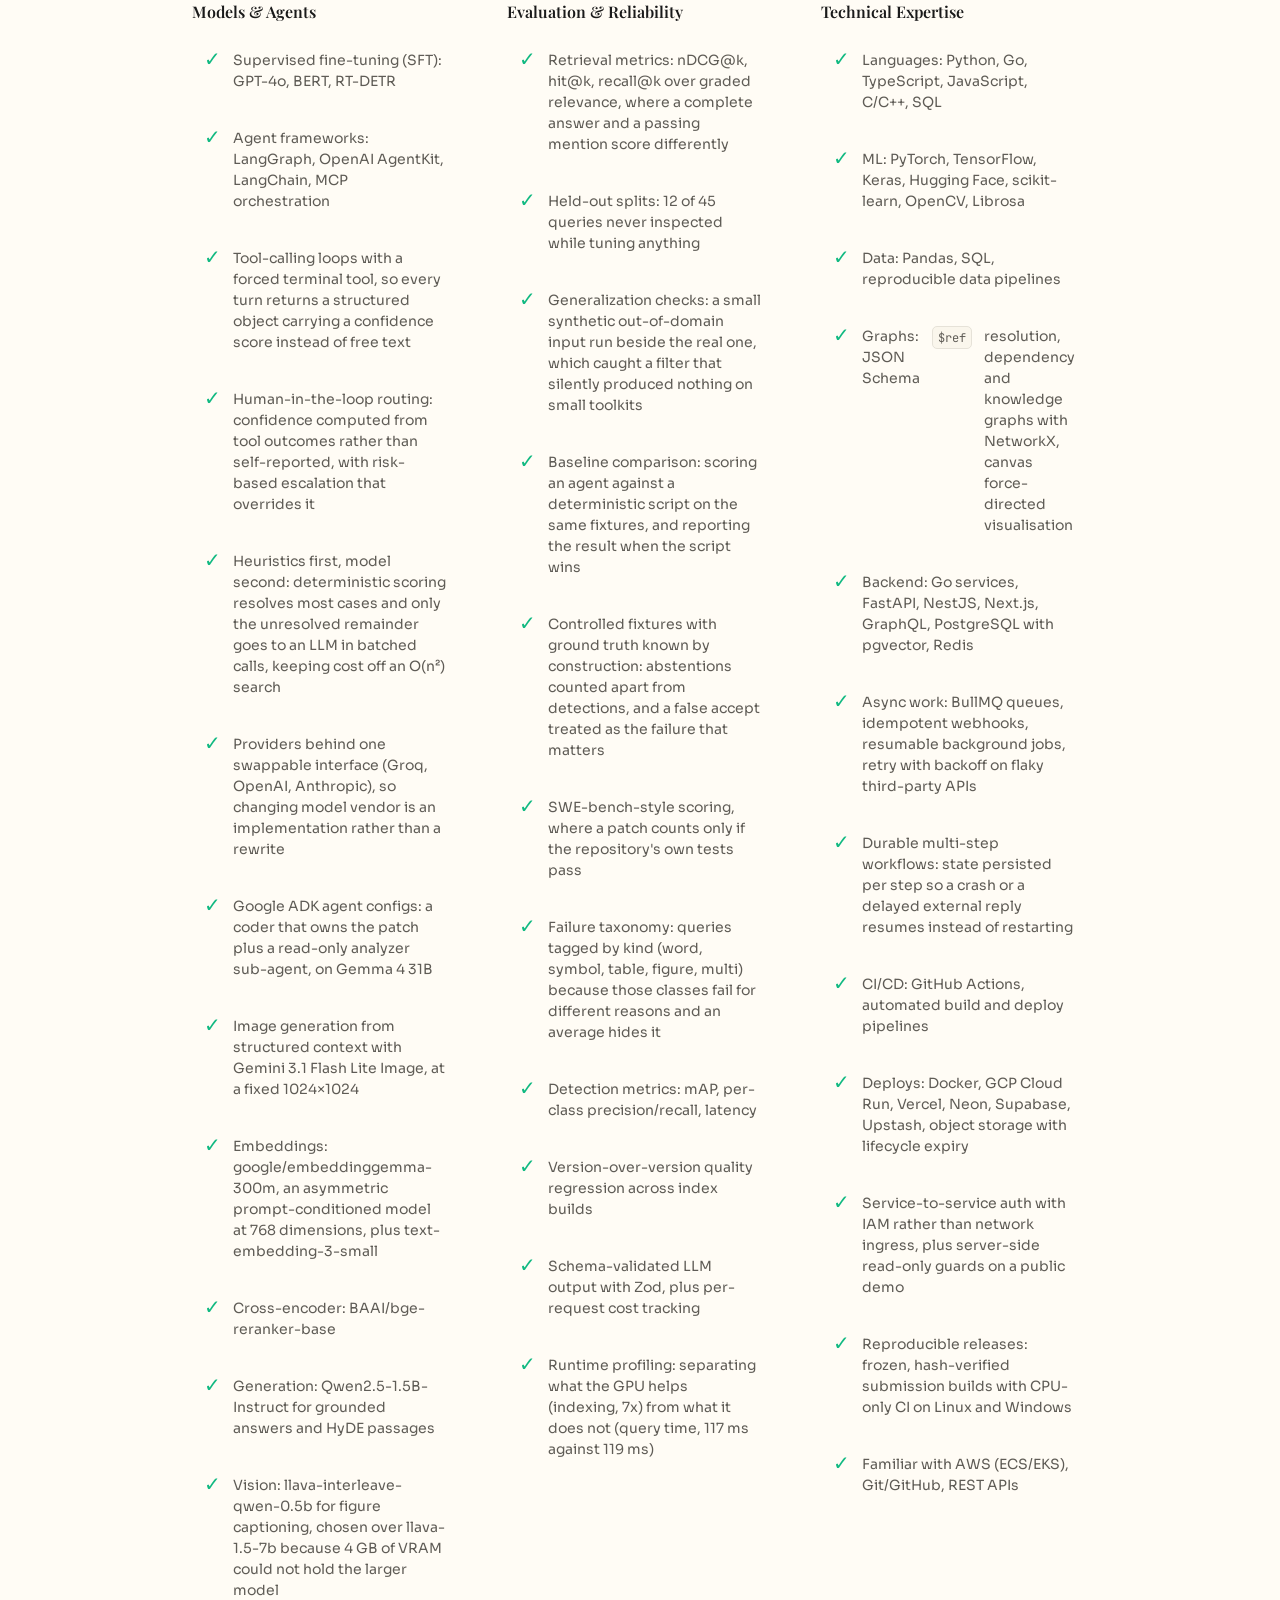
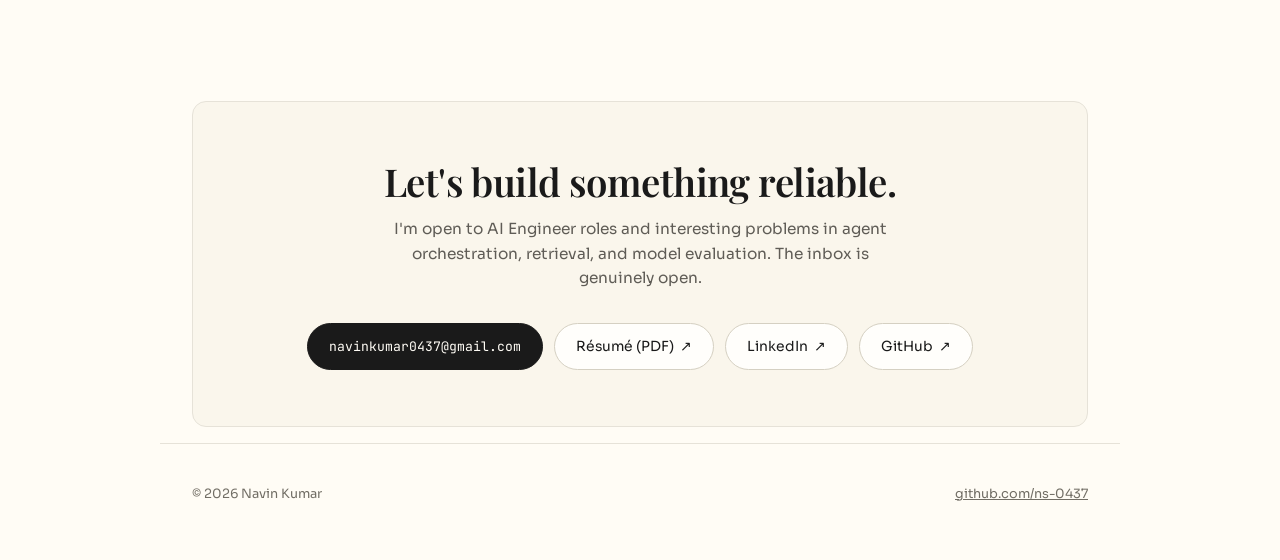
==== commit 7ae4de9e: "Add Kaggle to the header profile links Sits with LinkedIn, GitHub and X as a fourth solid brand mark" ====
--- a/index.html
+++ b/index.html
@@ -61,7 +61,8 @@
   "sameAs": [
     "https://github.com/ns-0437",
     "https://linkedin.com/in/navin-kumar03",
-    "https://x.com/NS_0437"
+    "https://x.com/NS_0437",
+    "https://www.kaggle.com/navin03"
   ]
 }
 </script>
@@ -105,6 +106,9 @@
     </a>
     <a href="https://x.com/NS_0437" aria-label="X" target="_blank" rel="noopener">
       <svg class="brand" viewBox="0 0 24 24" aria-hidden="true"><path d="M18.244 2.25h3.308l-7.227 8.26 8.502 11.24H16.17l-5.214-6.817L4.99 21.75H1.68l7.73-8.835L1.254 2.25H8.08l4.713 6.231zm-1.161 17.52h1.833L7.084 4.126H5.117z"/></svg>
+    </a>
+    <a href="https://www.kaggle.com/navin03" aria-label="Kaggle" target="_blank" rel="noopener">
+      <svg class="brand" viewBox="0 0 24 24" aria-hidden="true"><path d="M18.825 23.859c-.022.092-.117.141-.281.141h-3.139c-.187 0-.351-.082-.492-.248l-5.178-6.589-1.448 1.374v5.111c0 .235-.117.352-.351.352H5.505c-.236 0-.353-.117-.353-.352V.353c0-.233.117-.353.353-.353h2.431c.234 0 .351.12.351.353v14.343l6.203-6.272c.165-.165.33-.246.495-.246h3.239c.144 0 .236.06.285.18.046.149.034.255-.036.315l-6.555 6.344 6.836 8.507c.095.104.117.208.07.331"/></svg>
     </a>
     <a href="mailto:navinkumar0437@gmail.com" aria-label="Email">
       <svg class="brand" viewBox="0 0 24 24" aria-hidden="true"><path d="M1.5 8.67v8.58a3 3 0 0 0 3 3h15a3 3 0 0 0 3-3V8.67l-8.928 5.493a3 3 0 0 1-3.144 0L1.5 8.67Z"/><path d="M22.5 6.908V6.75a3 3 0 0 0-3-3h-15a3 3 0 0 0-3 3v.158l9.714 5.978a1.5 1.5 0 0 0 1.572 0L22.5 6.908Z"/></svg>
@@ -278,7 +282,8 @@
           breaker the moment a failure mode crosses a threshold: an infinite tool loop, a slow
           slide off the original objective, a logical trap where the model reasons flawlessly
           from a false premise, or a budget quietly burning to zero. On a trip it freezes
-          state, asks a separate reasoning model for a steering correction, and resumes. When
+          state and steers the agent back with a deterministic recovery ladder, which measured
+          better than letting a reasoning model write the correction. When
           recovery isn't safe it escalates to a human instead of blindly retrying. The premise
           throughout: an agent that has drifted is the worst possible judge of whether it
           drifted. One engine, three runtimes.
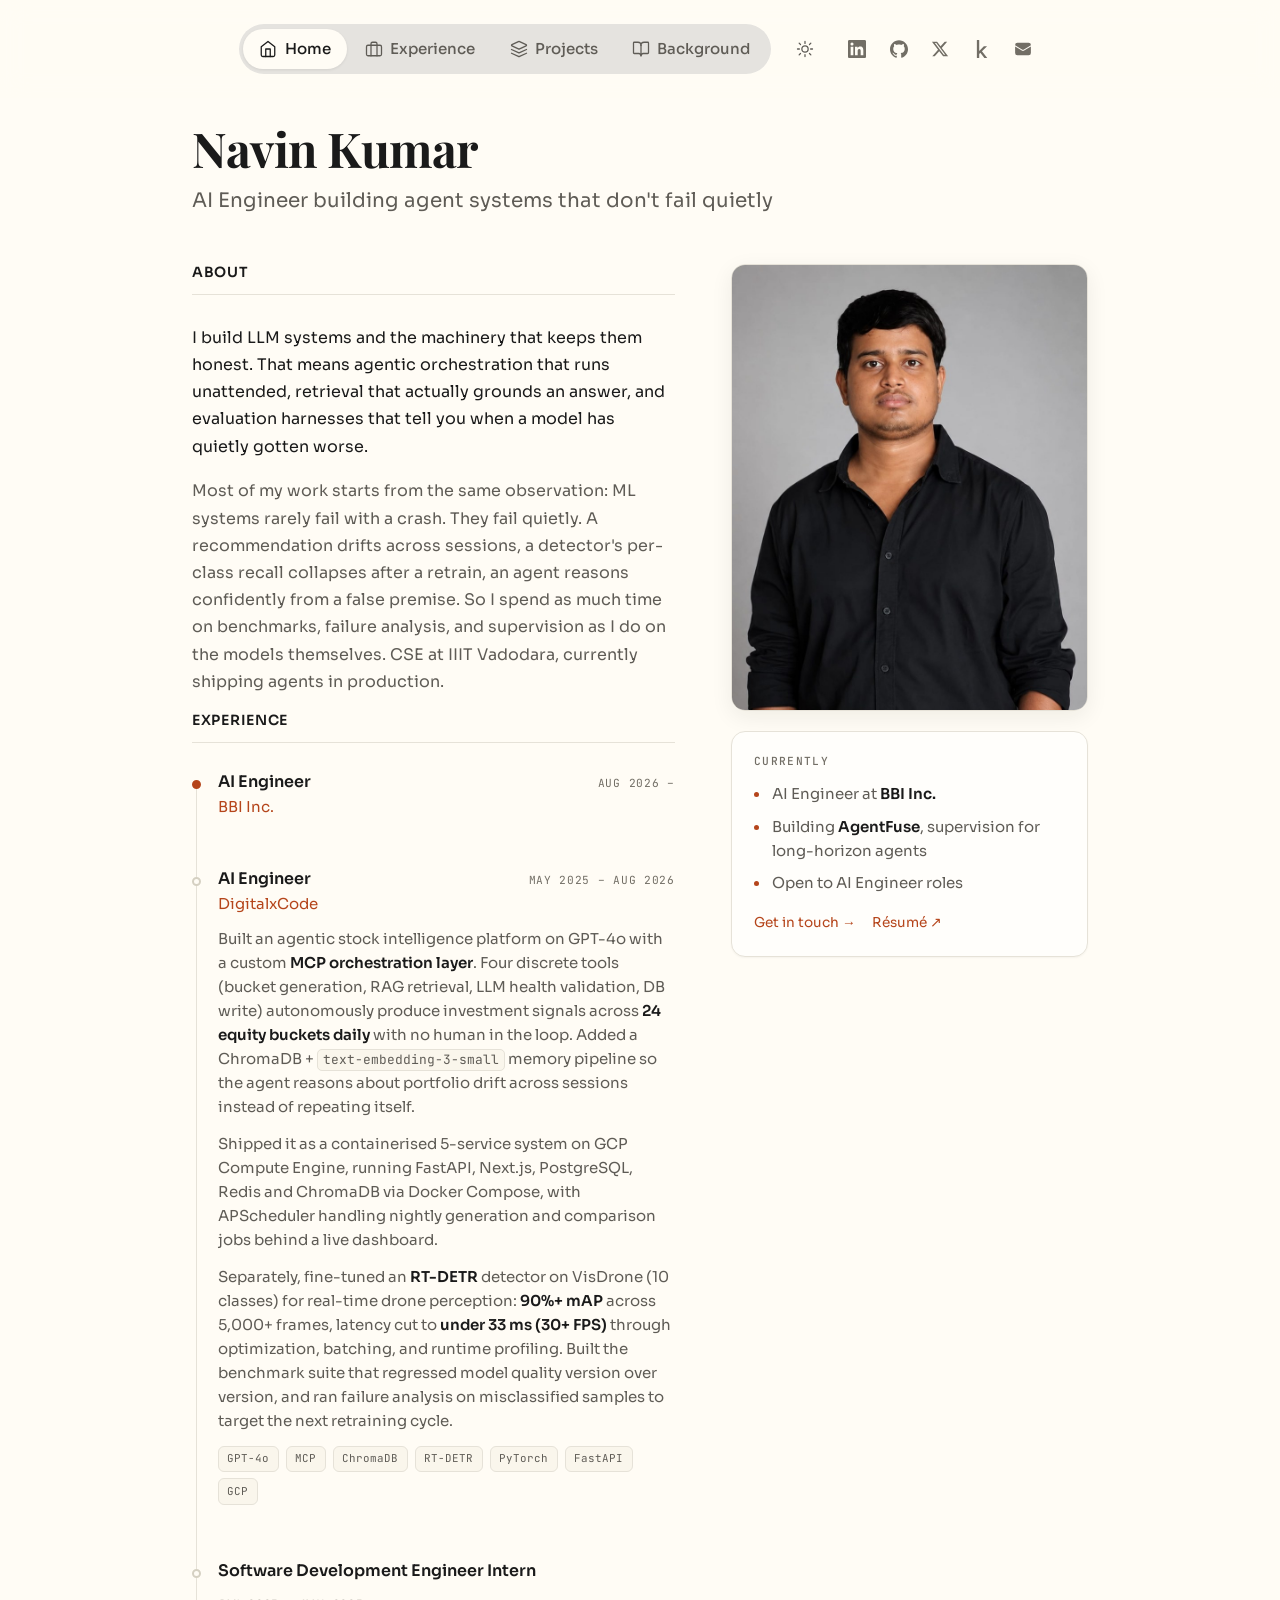
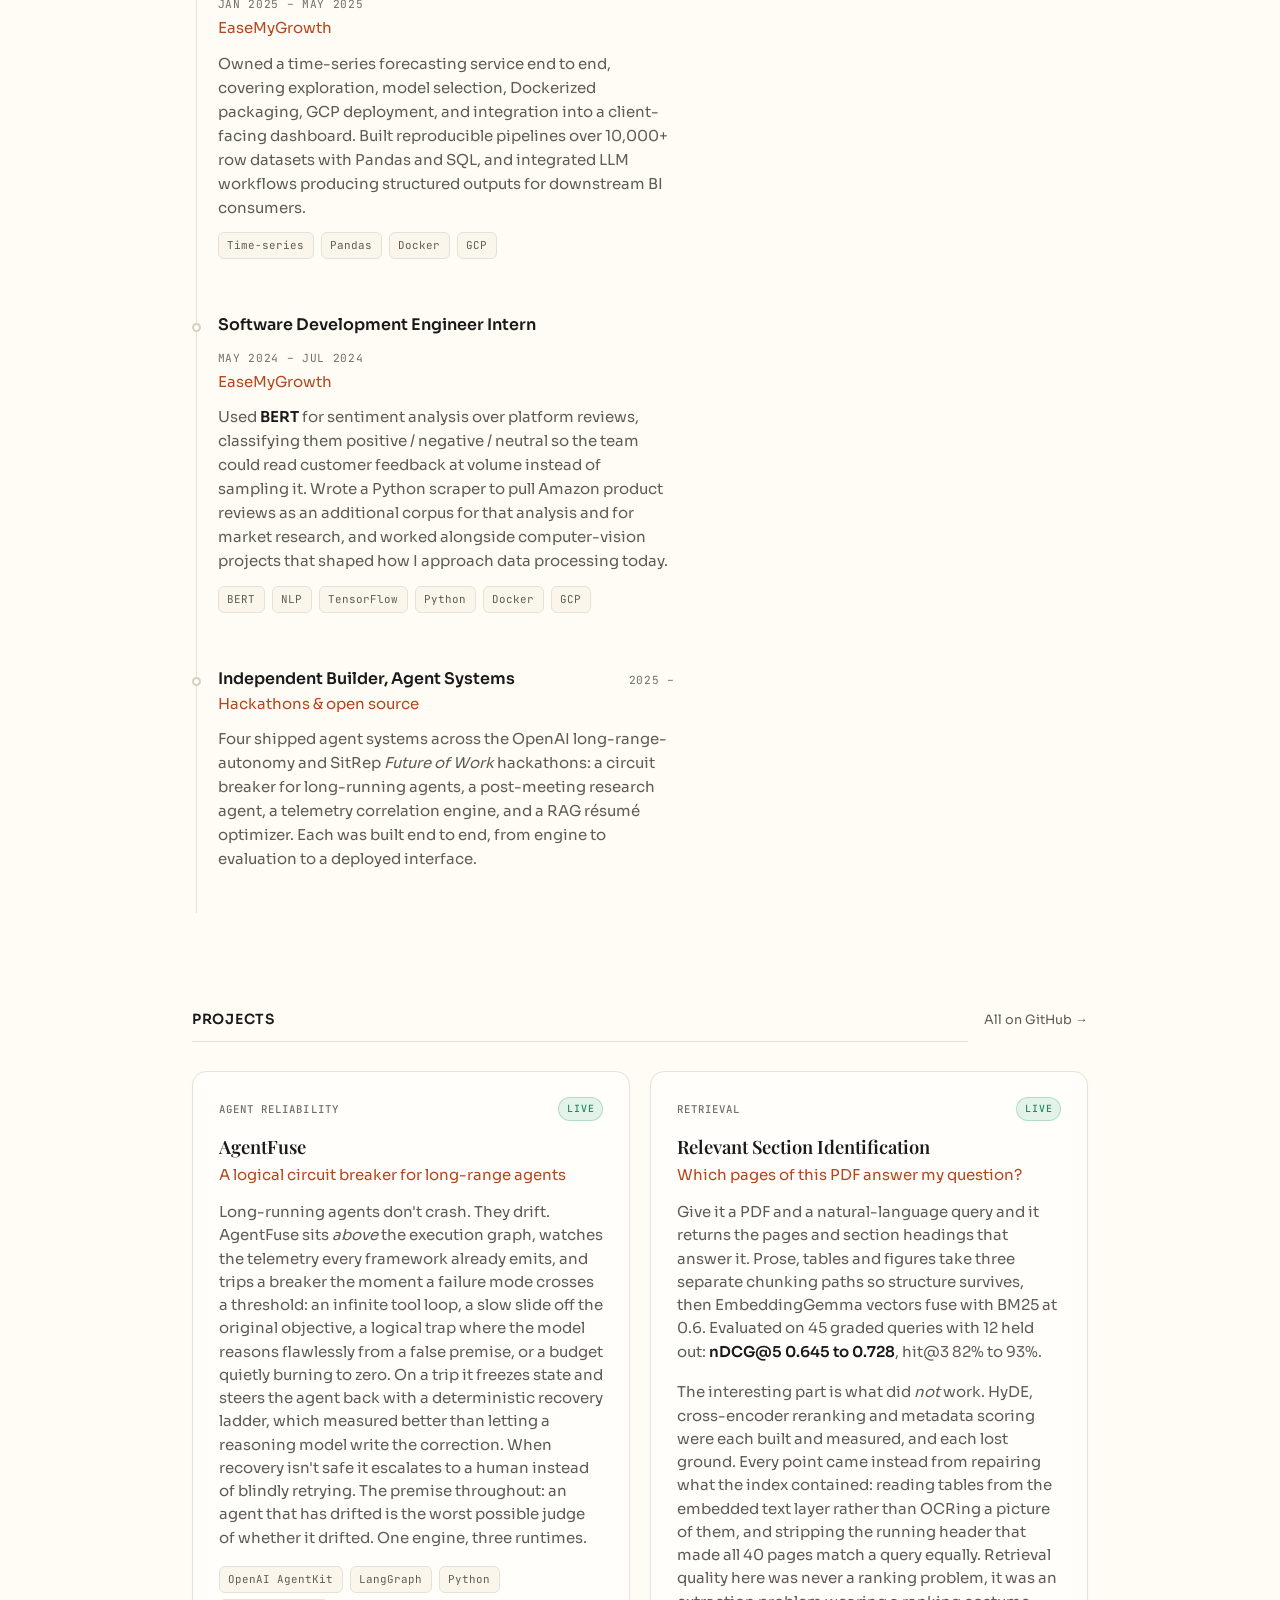
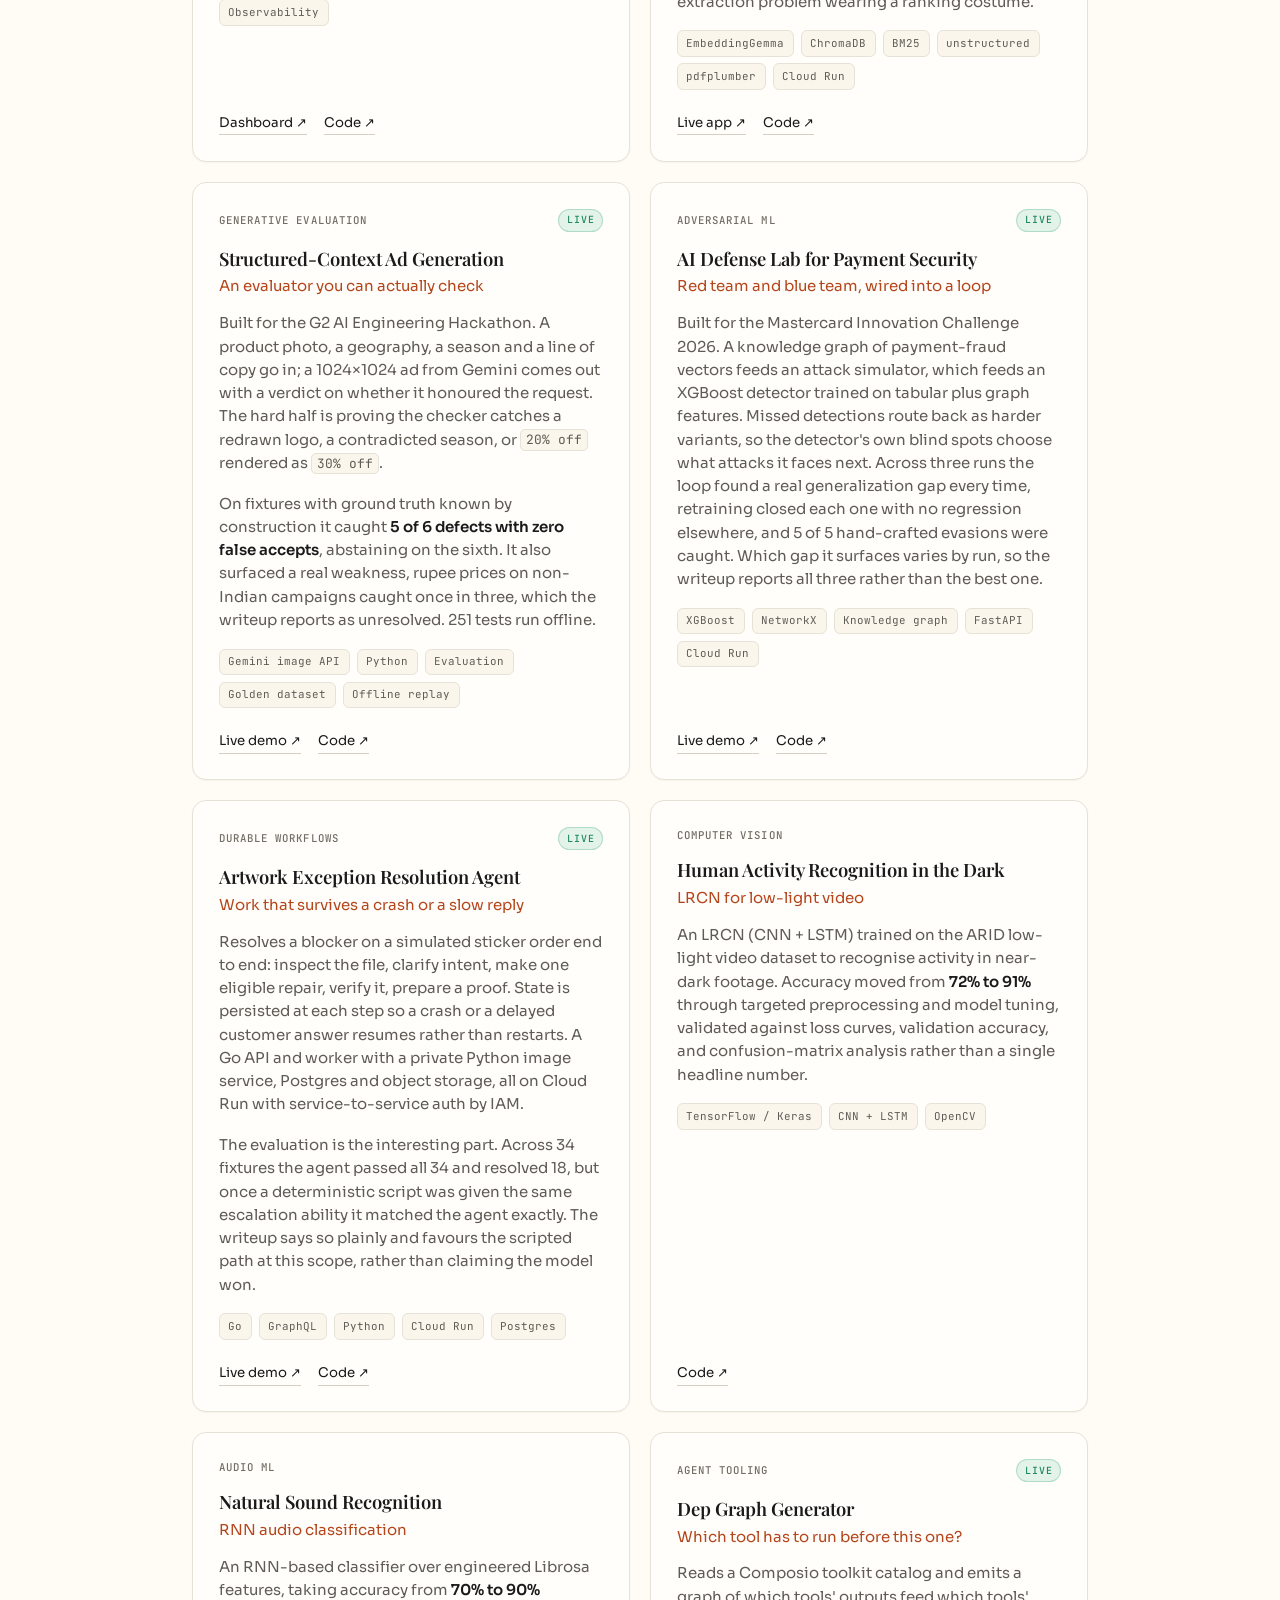
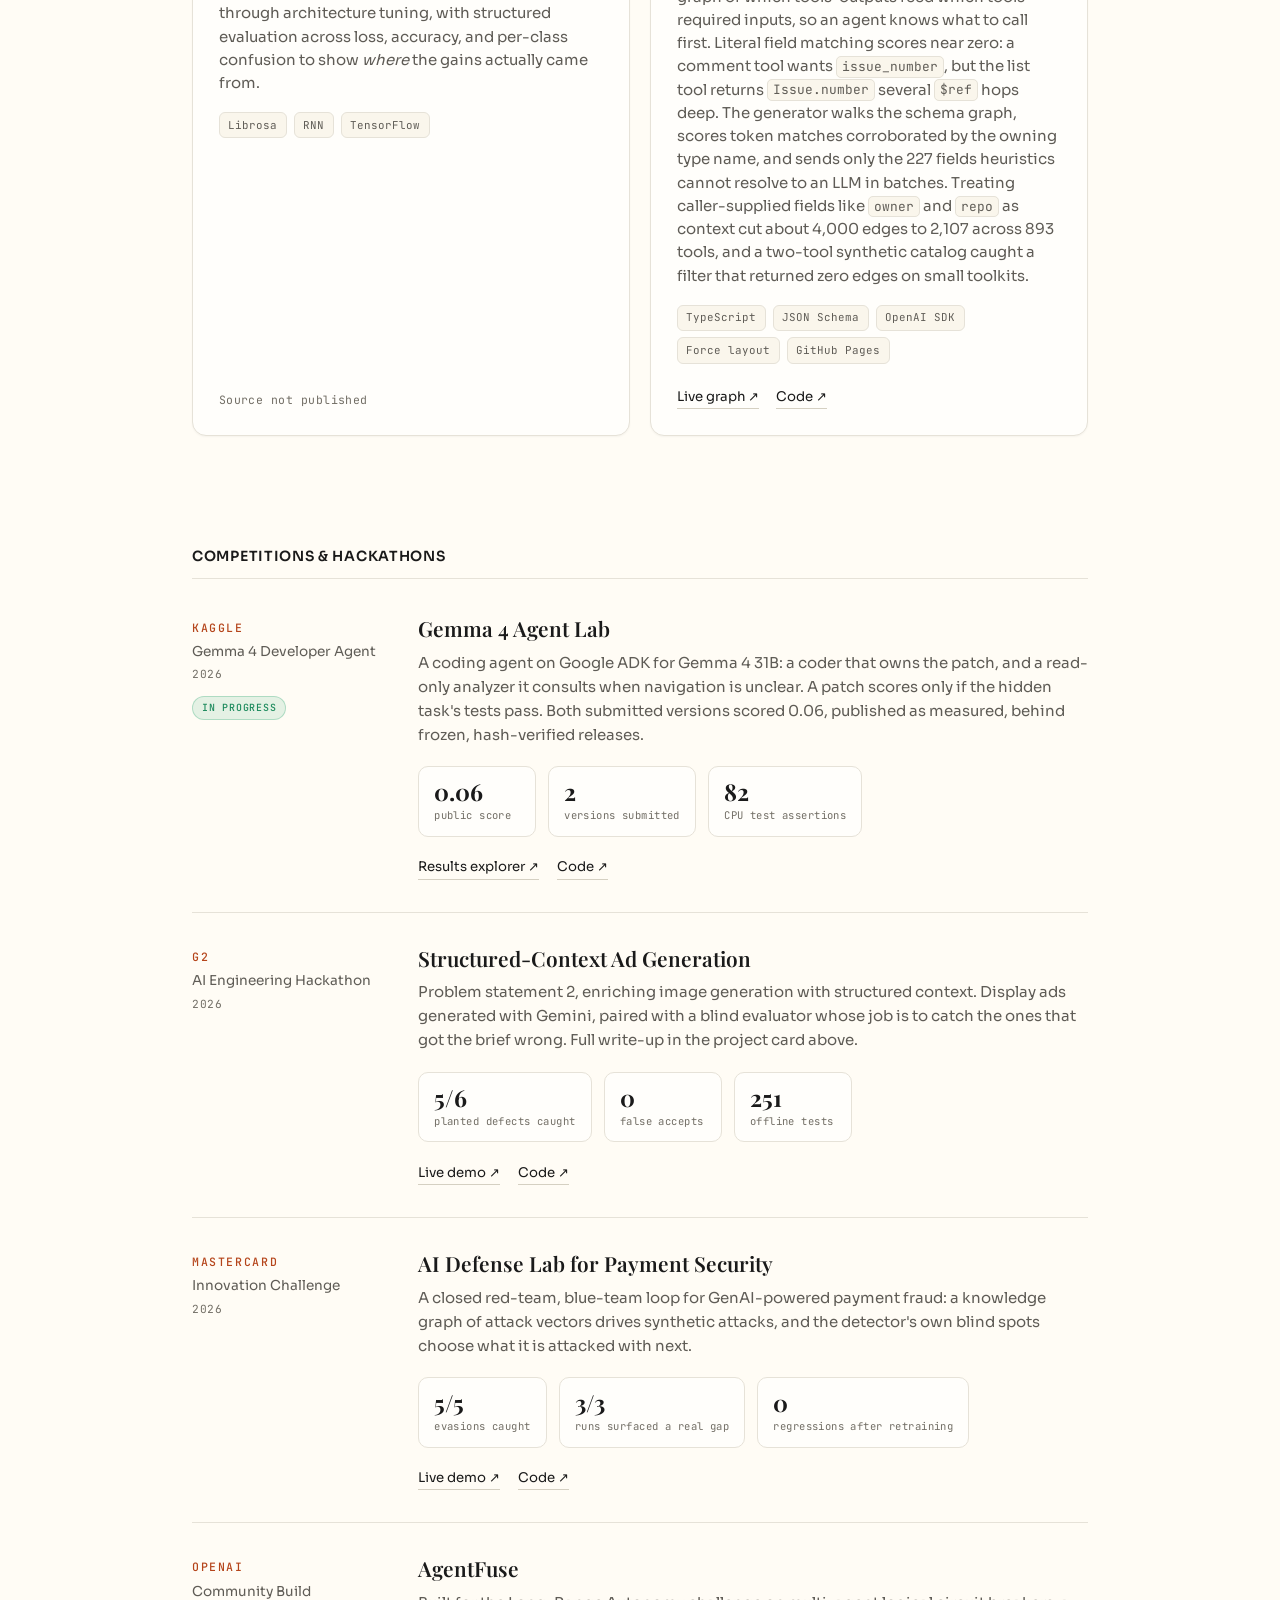
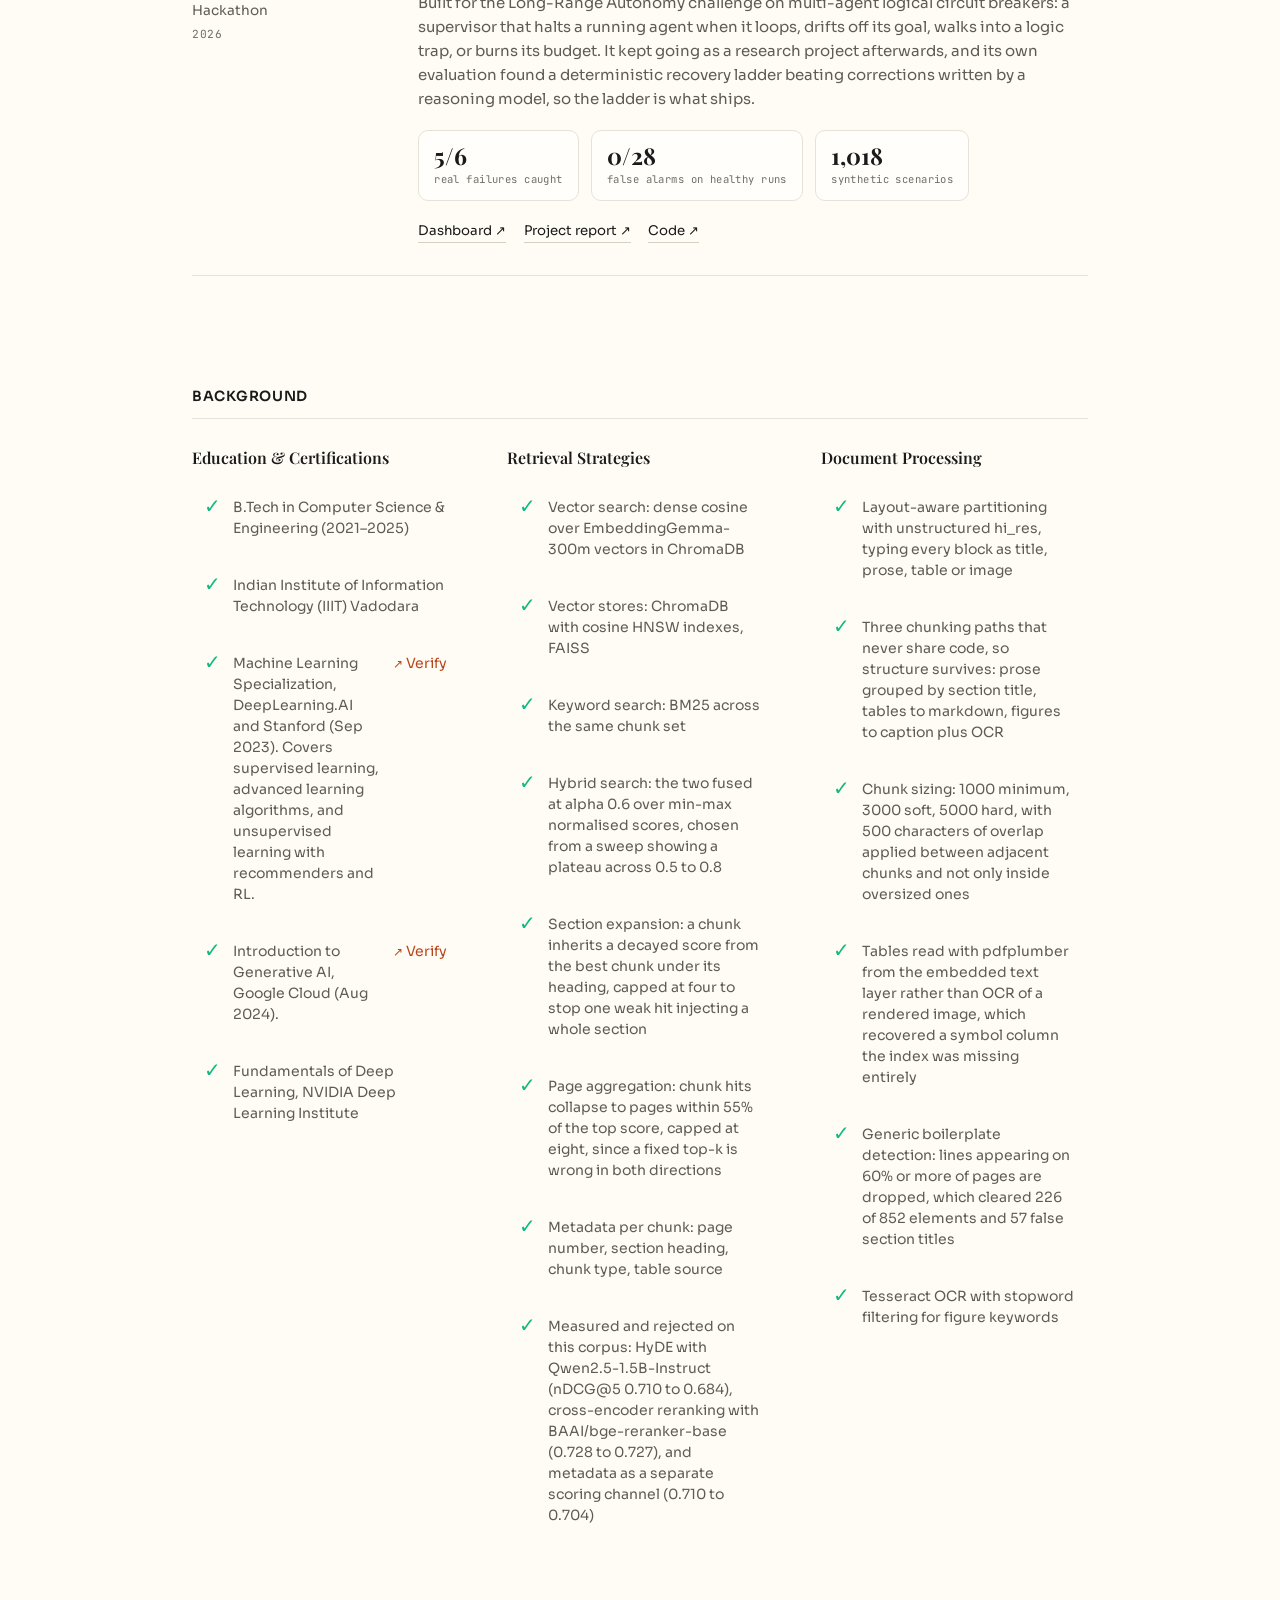
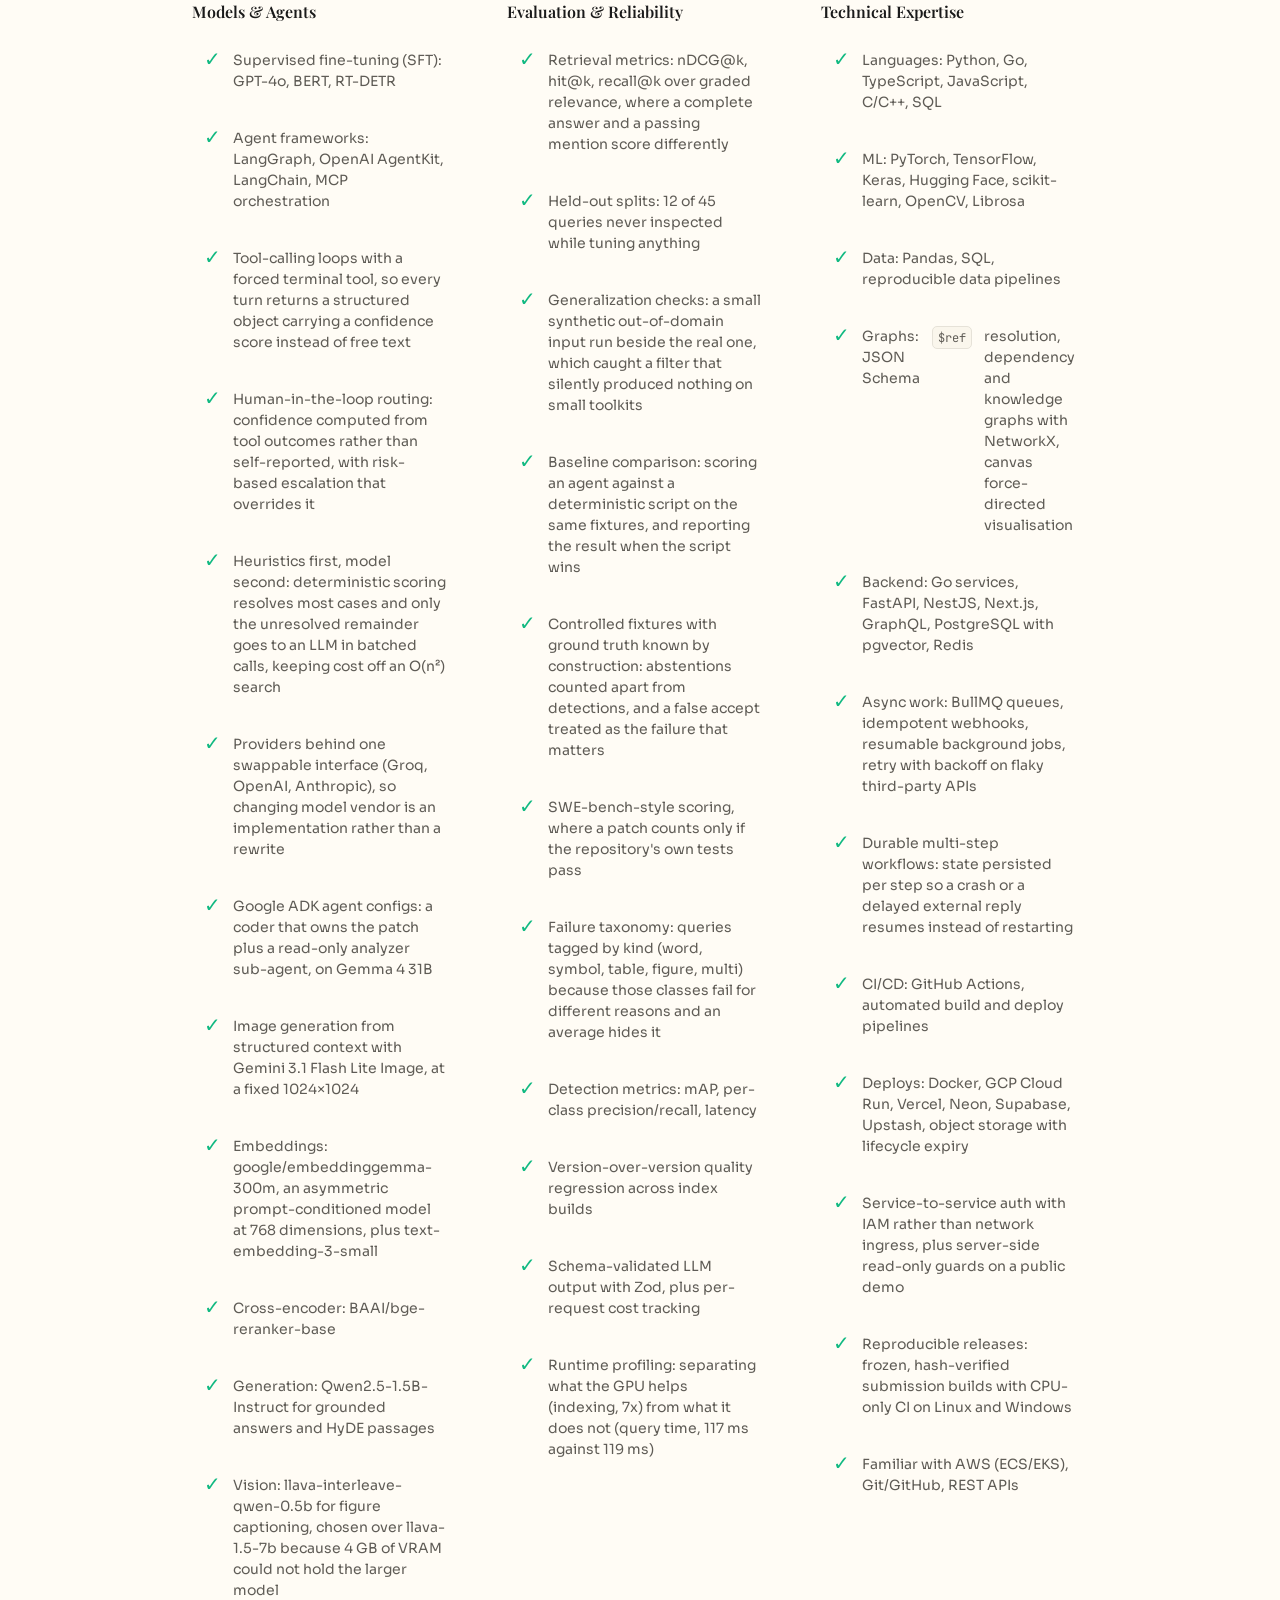
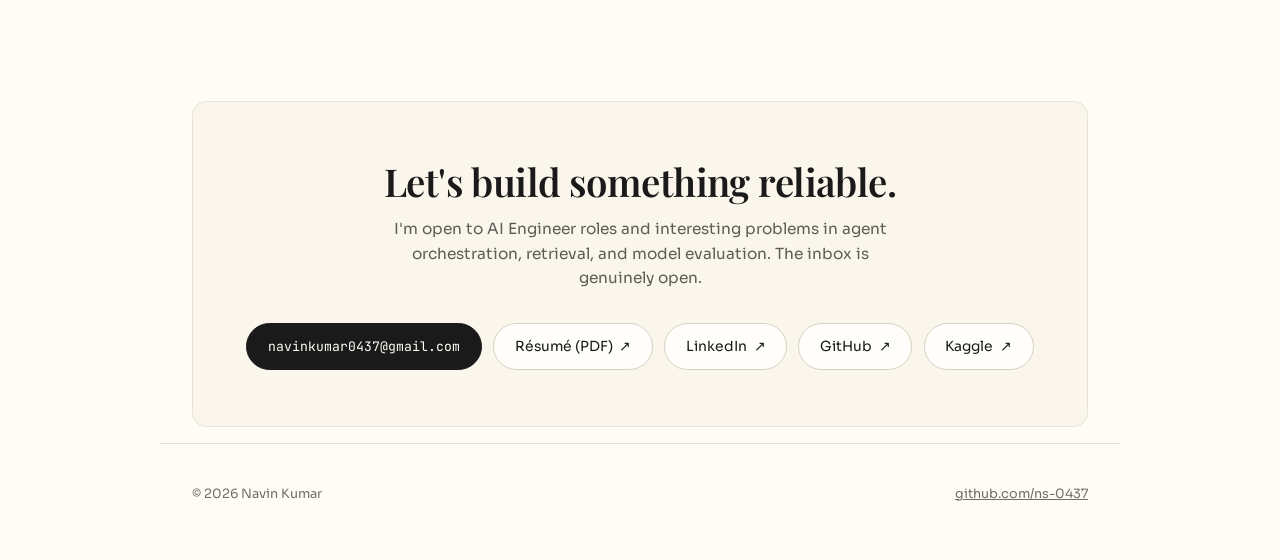
==== commit 3b955c05: "Add Kaggle to the contact buttons Sits after GitHub, matching the header order. The five buttons sti" ====
--- a/index.html
+++ b/index.html
@@ -750,6 +750,7 @@
       <a class="btn" href="Navin-Kumar-Resume.pdf" target="_blank" rel="noopener">Résumé (PDF) <span aria-hidden="true">↗</span></a>
       <a class="btn" href="https://linkedin.com/in/navin-kumar03" target="_blank" rel="noopener">LinkedIn <span aria-hidden="true">↗</span></a>
       <a class="btn" href="https://github.com/ns-0437" target="_blank" rel="noopener">GitHub <span aria-hidden="true">↗</span></a>
+      <a class="btn" href="https://www.kaggle.com/navin03" target="_blank" rel="noopener">Kaggle <span aria-hidden="true">↗</span></a>
     </div>
   </section>
 
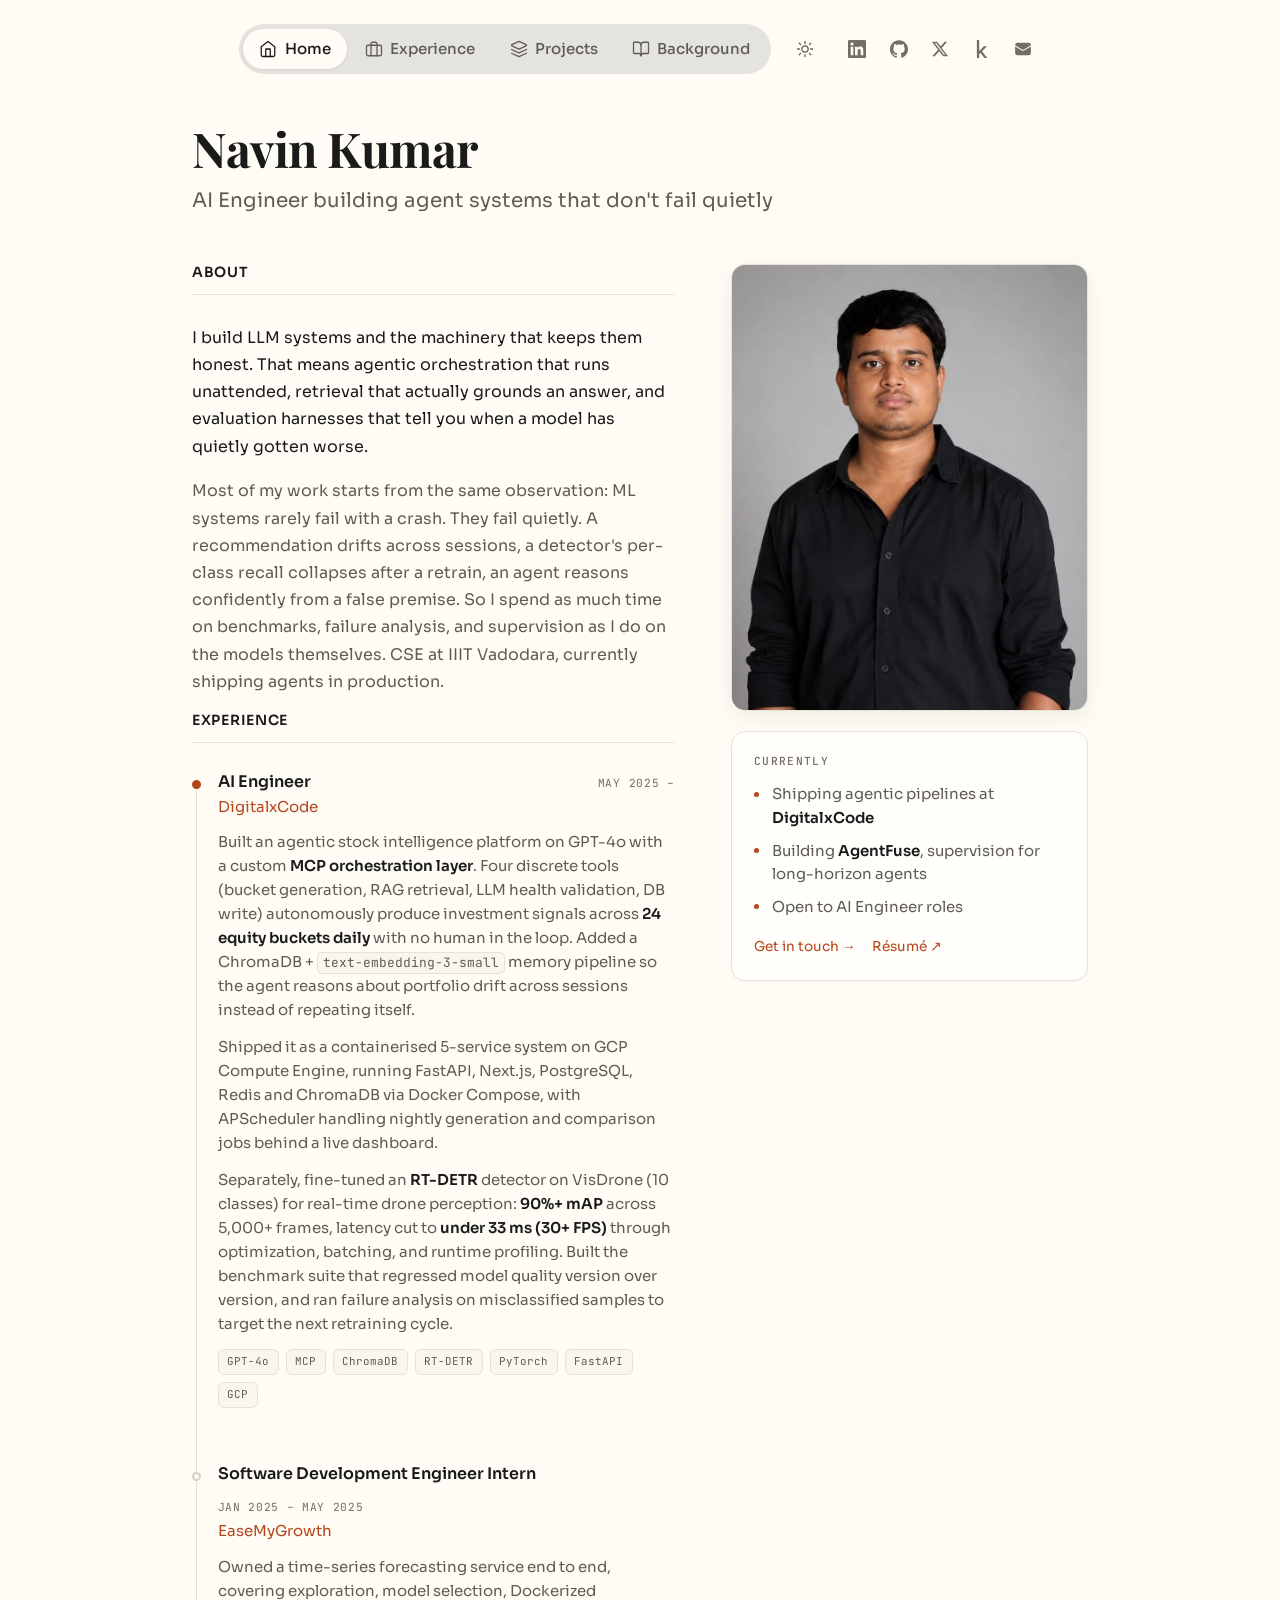
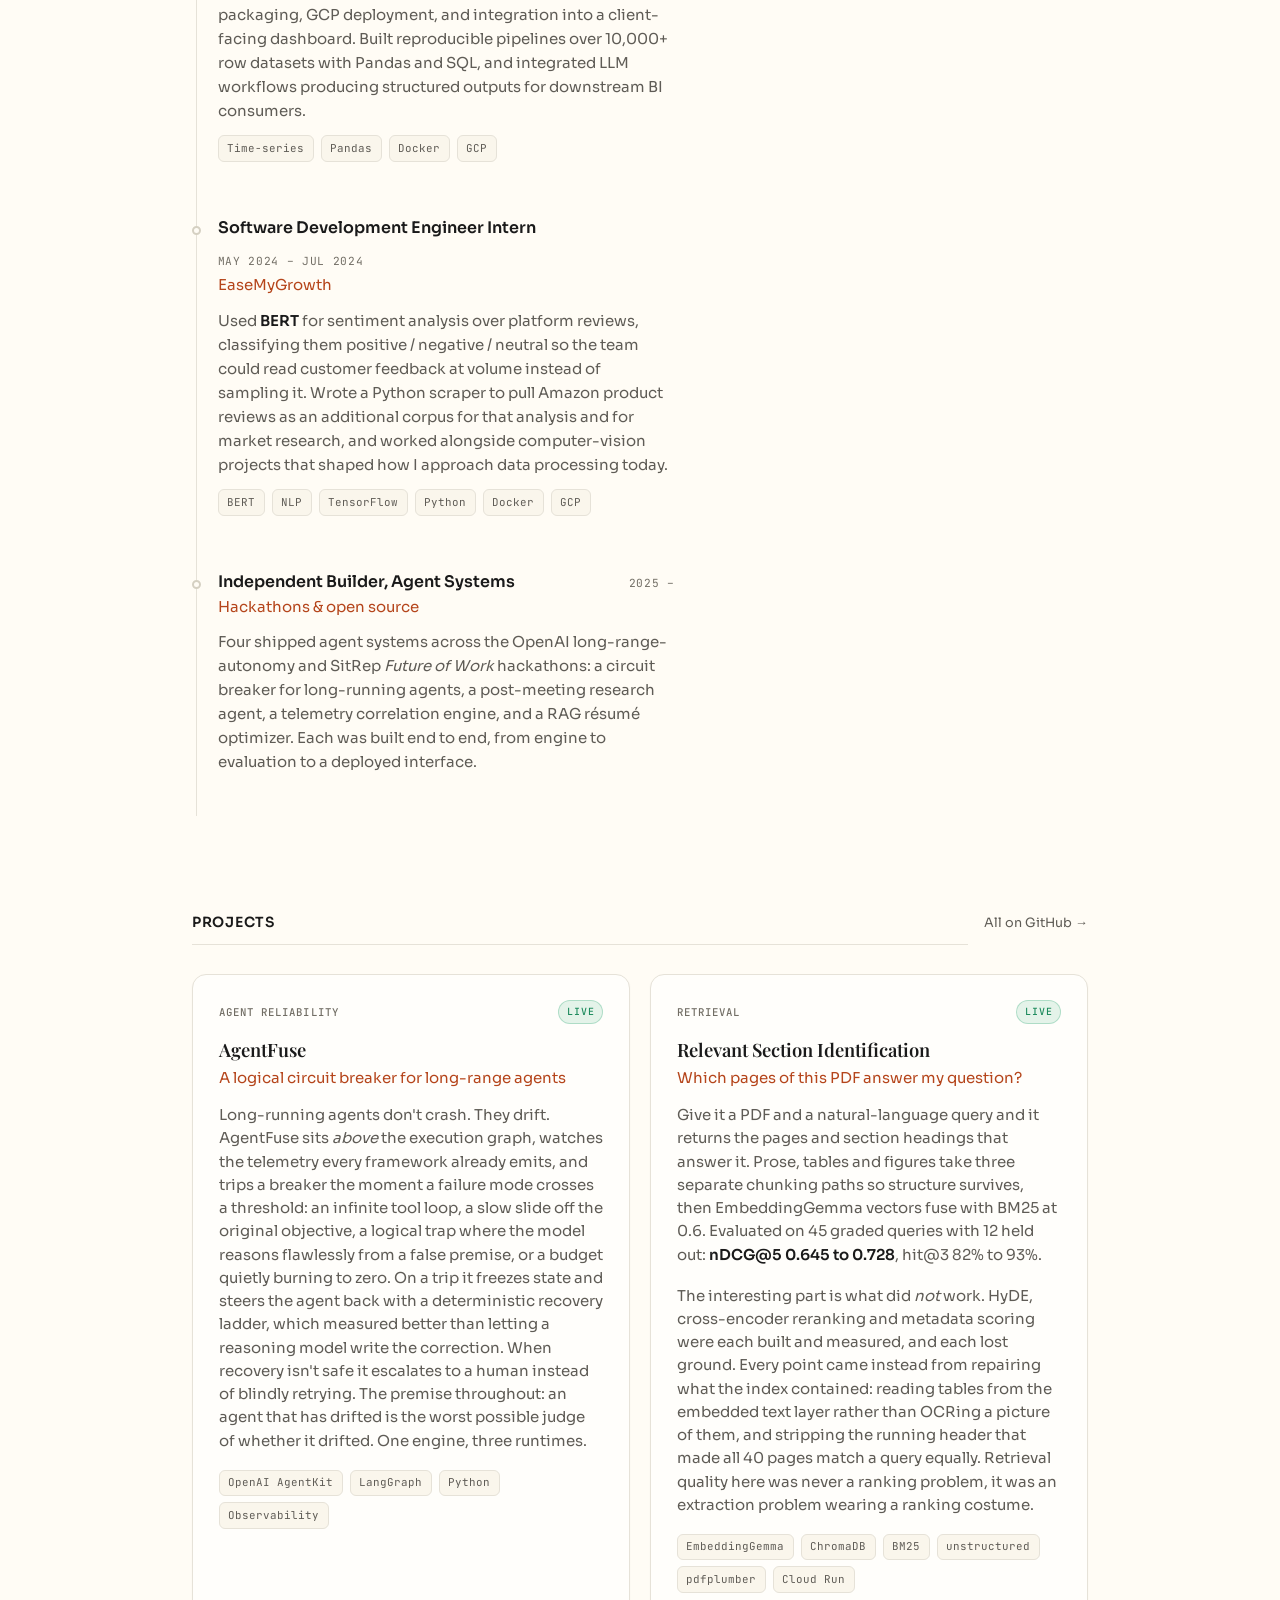
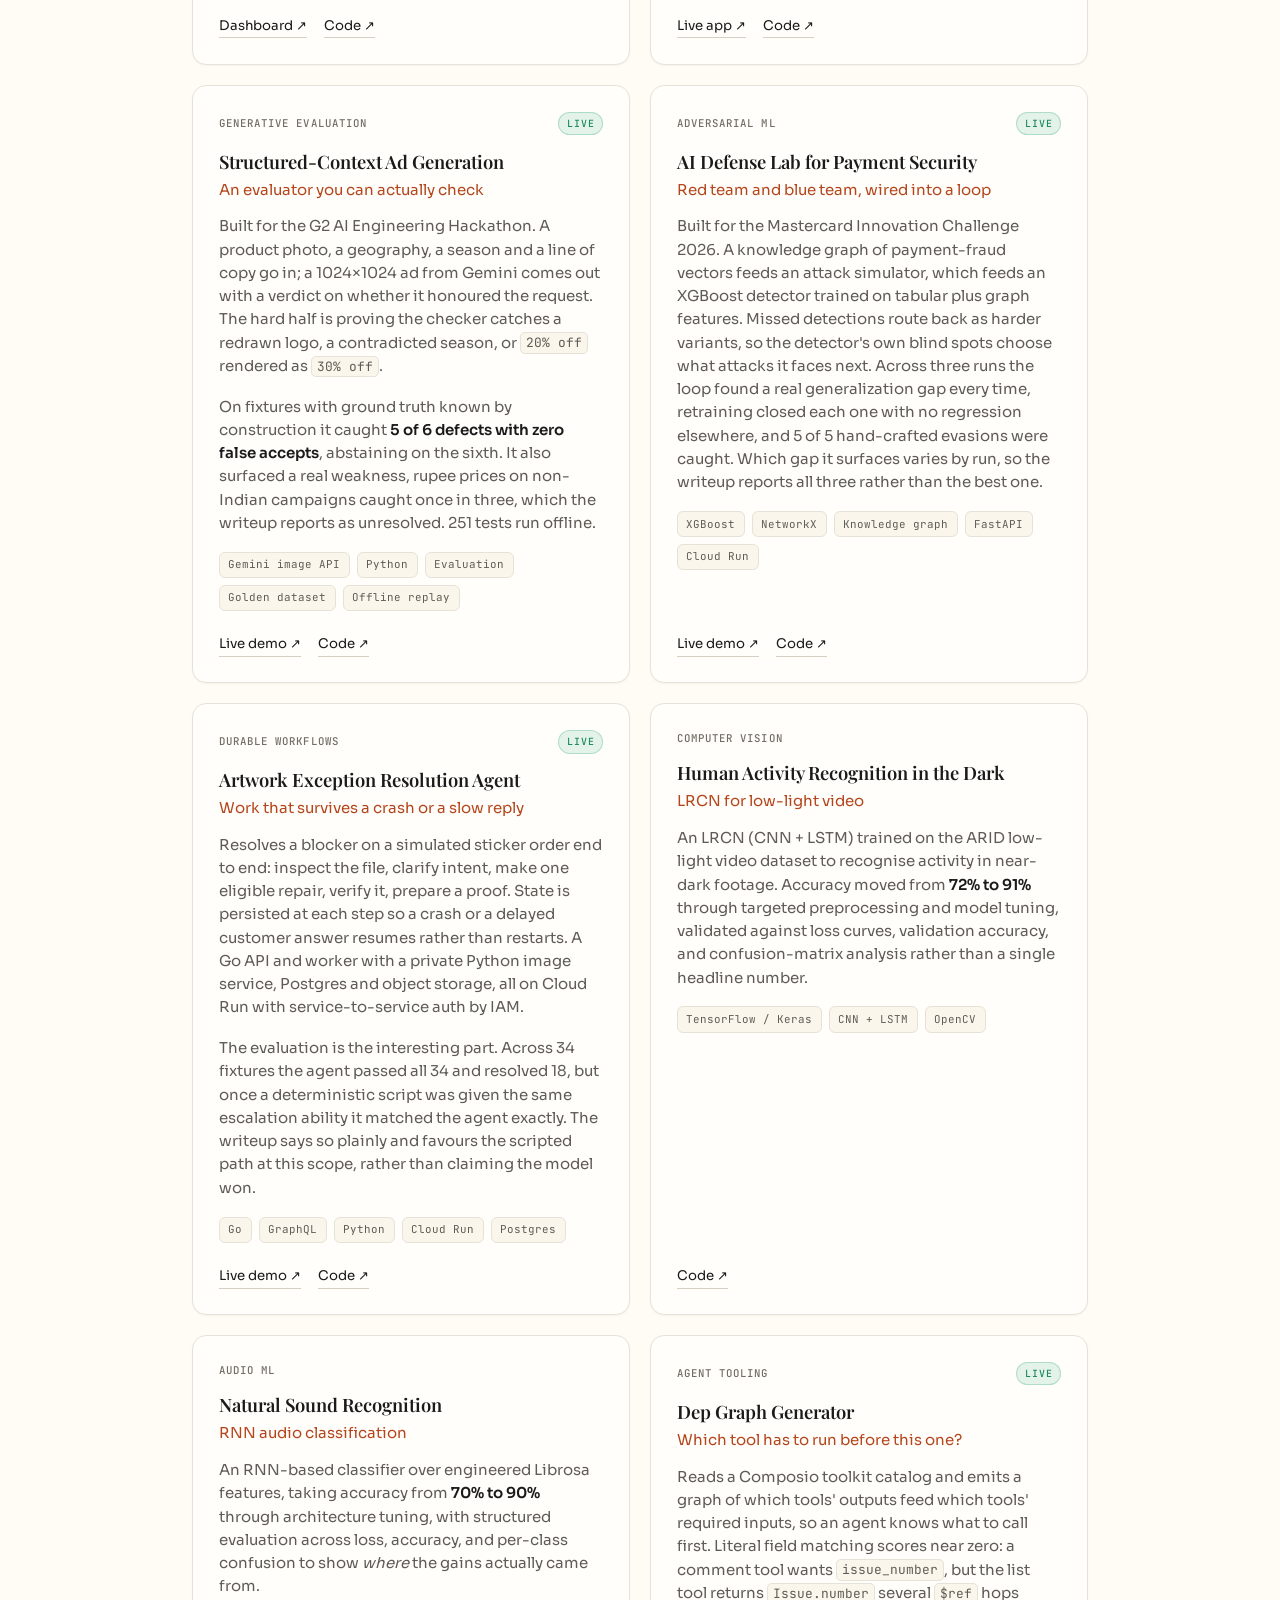
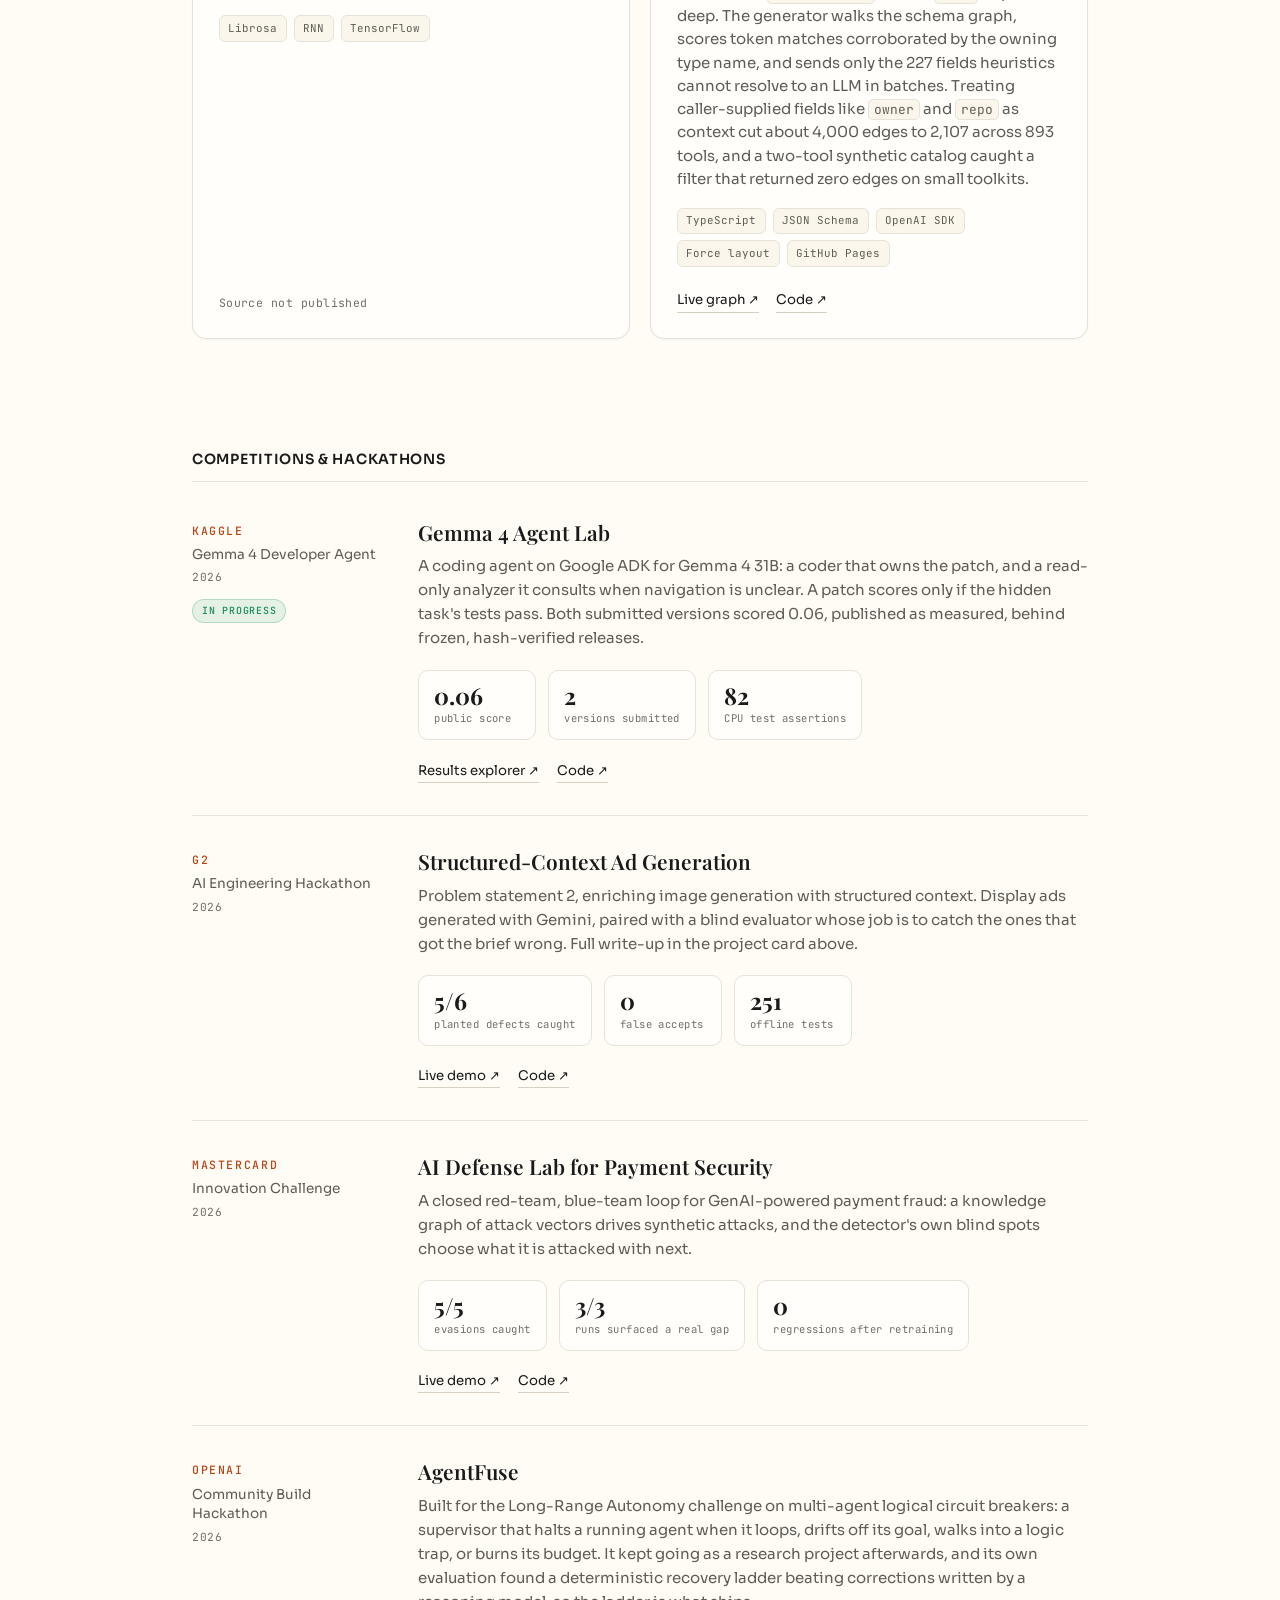
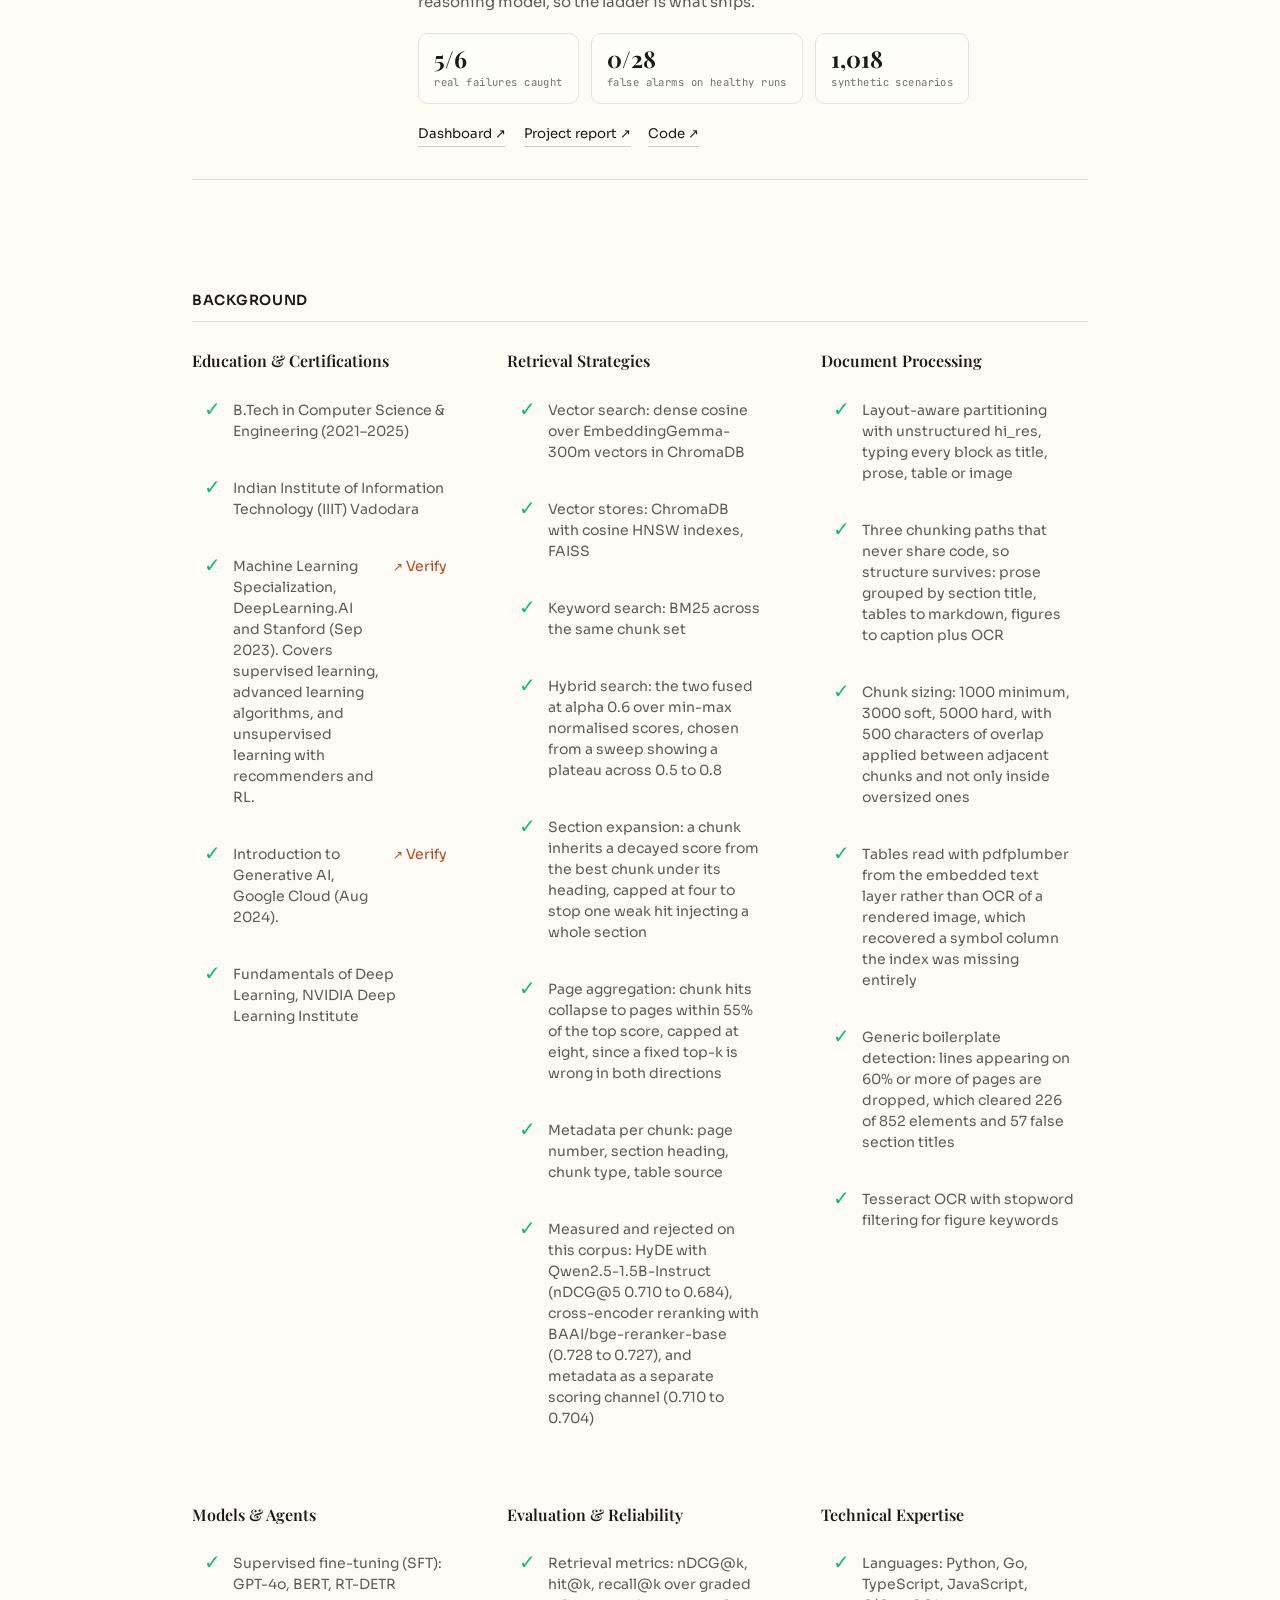
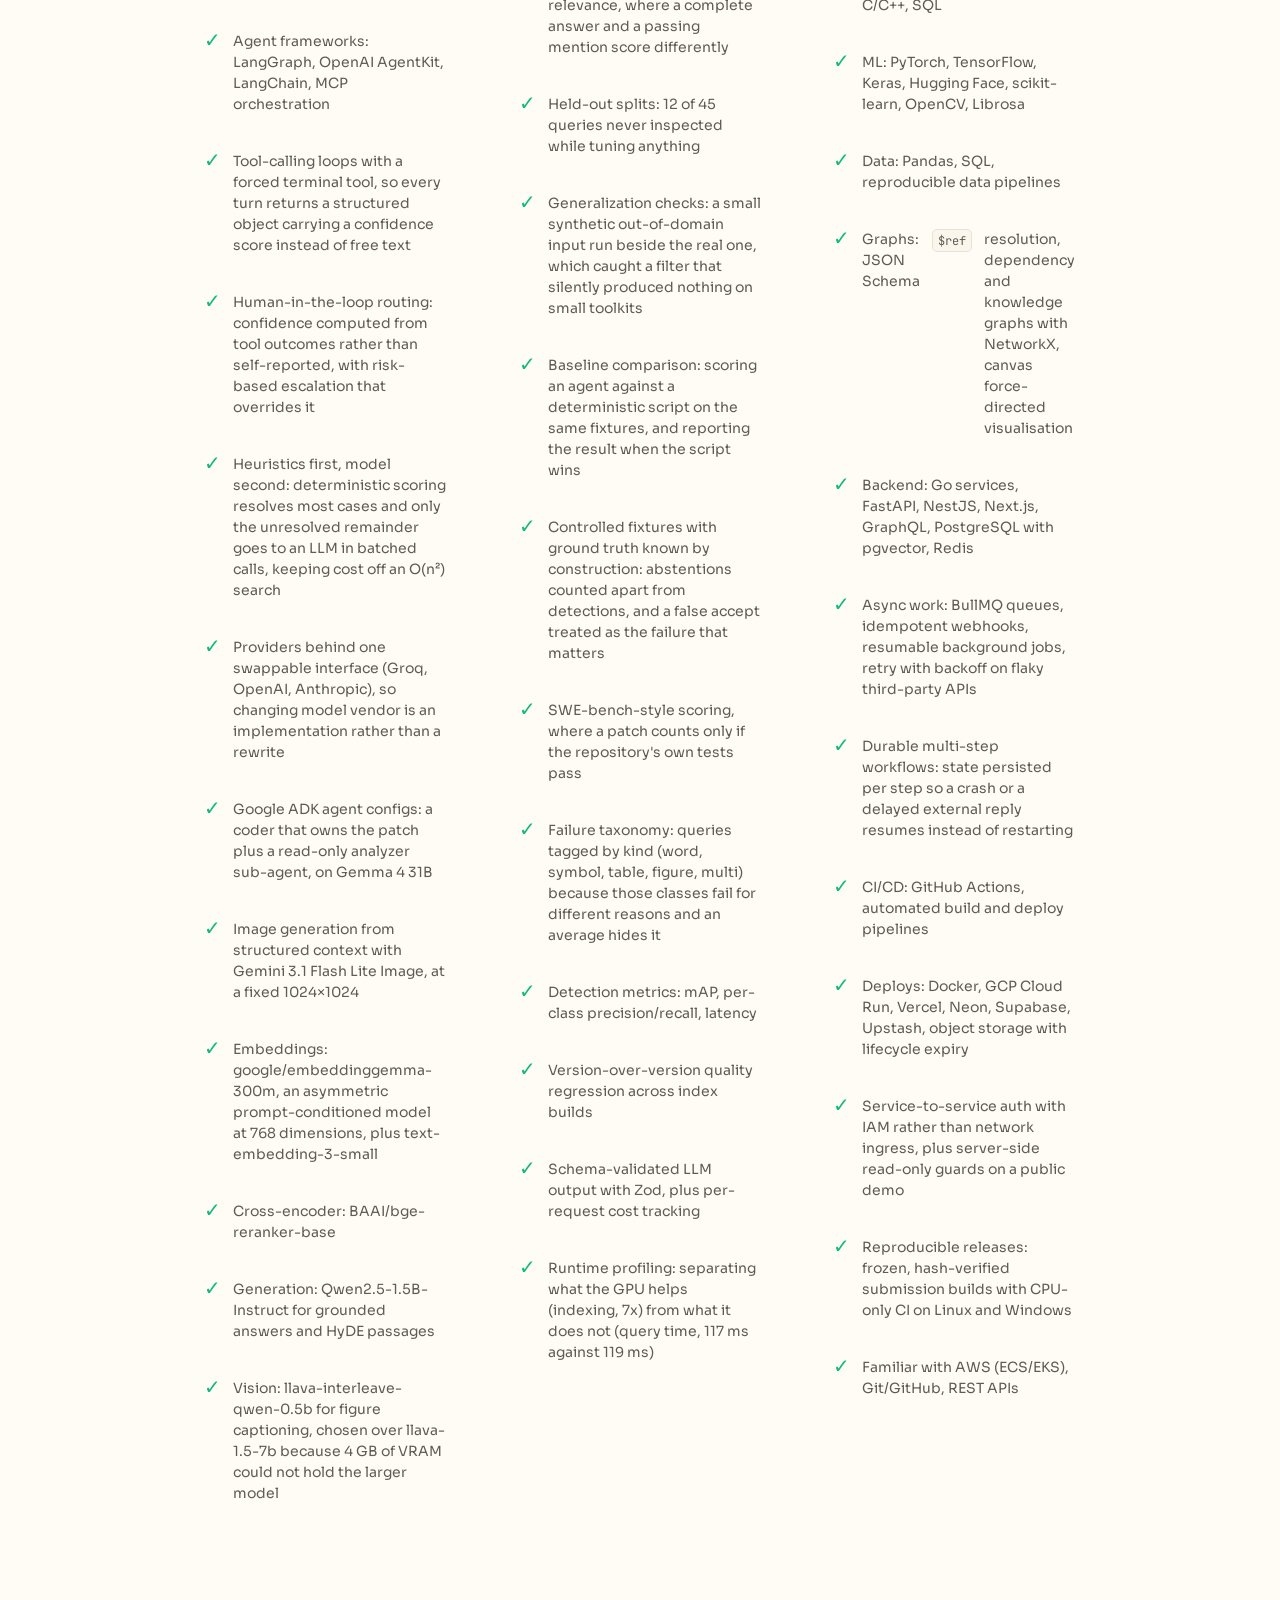
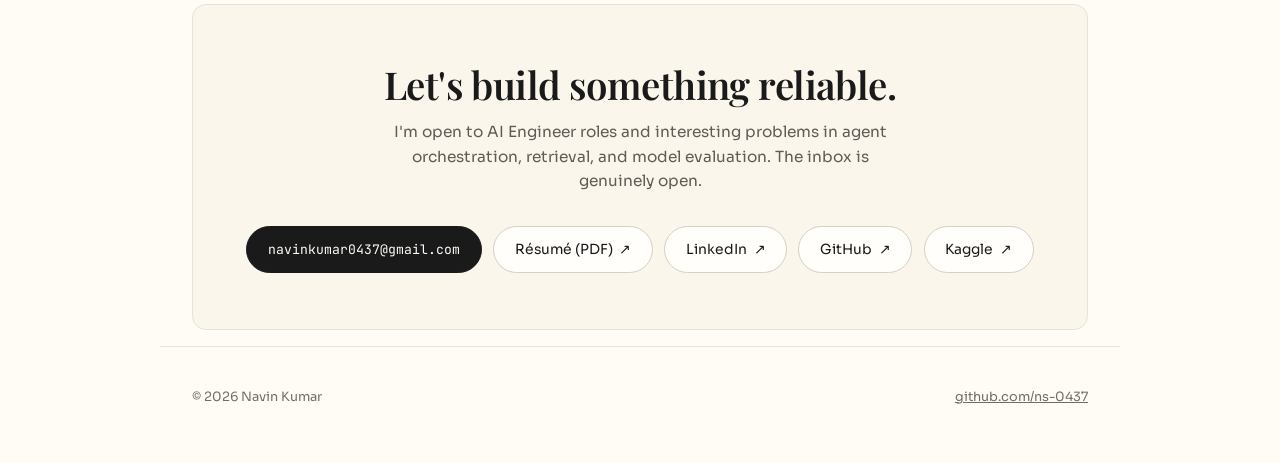
==== commit 35a7d3a1: "Remove BBI Inc. and make DigitalxCode current again Drops the BBI timeline entry, reopens the Digita" ====
--- a/index.html
+++ b/index.html
@@ -47,7 +47,7 @@
   "image": "https://ns-0437.github.io/img/portrait.jpg",
   "jobTitle": "AI Engineer",
   "email": "mailto:navinkumar0437@gmail.com",
-  "worksFor": { "@type": "Organization", "name": "BBI Inc." },
+  "worksFor": { "@type": "Organization", "name": "DigitalxCode" },
   "alumniOf": {
     "@type": "CollegeOrUniversity",
     "name": "Indian Institute of Information Technology (IIIT) Vadodara"
@@ -150,15 +150,7 @@
         <div class="tl-item">
           <div class="tl-head">
             <h3 class="tl-role">AI Engineer</h3>
-            <span class="tl-date">AUG 2026 –</span>
-          </div>
-          <p class="tl-org">BBI Inc.</p>
-        </div>
-
-        <div class="tl-item">
-          <div class="tl-head">
-            <h3 class="tl-role">AI Engineer</h3>
-            <span class="tl-date">MAY 2025 – AUG 2026</span>
+            <span class="tl-date">MAY 2025 –</span>
           </div>
           <p class="tl-org">DigitalxCode</p>
           <p class="tl-body">
@@ -248,7 +240,7 @@
       <div class="rail-card">
         <h3 class="rail-card-title">Currently</h3>
         <ul class="rail-list">
-          <li>AI Engineer at <strong>BBI Inc.</strong></li>
+          <li>Shipping agentic pipelines at <strong>DigitalxCode</strong></li>
           <li>Building <strong>AgentFuse</strong>, supervision for long-horizon agents</li>
           <li>Open to AI Engineer roles</li>
         </ul>
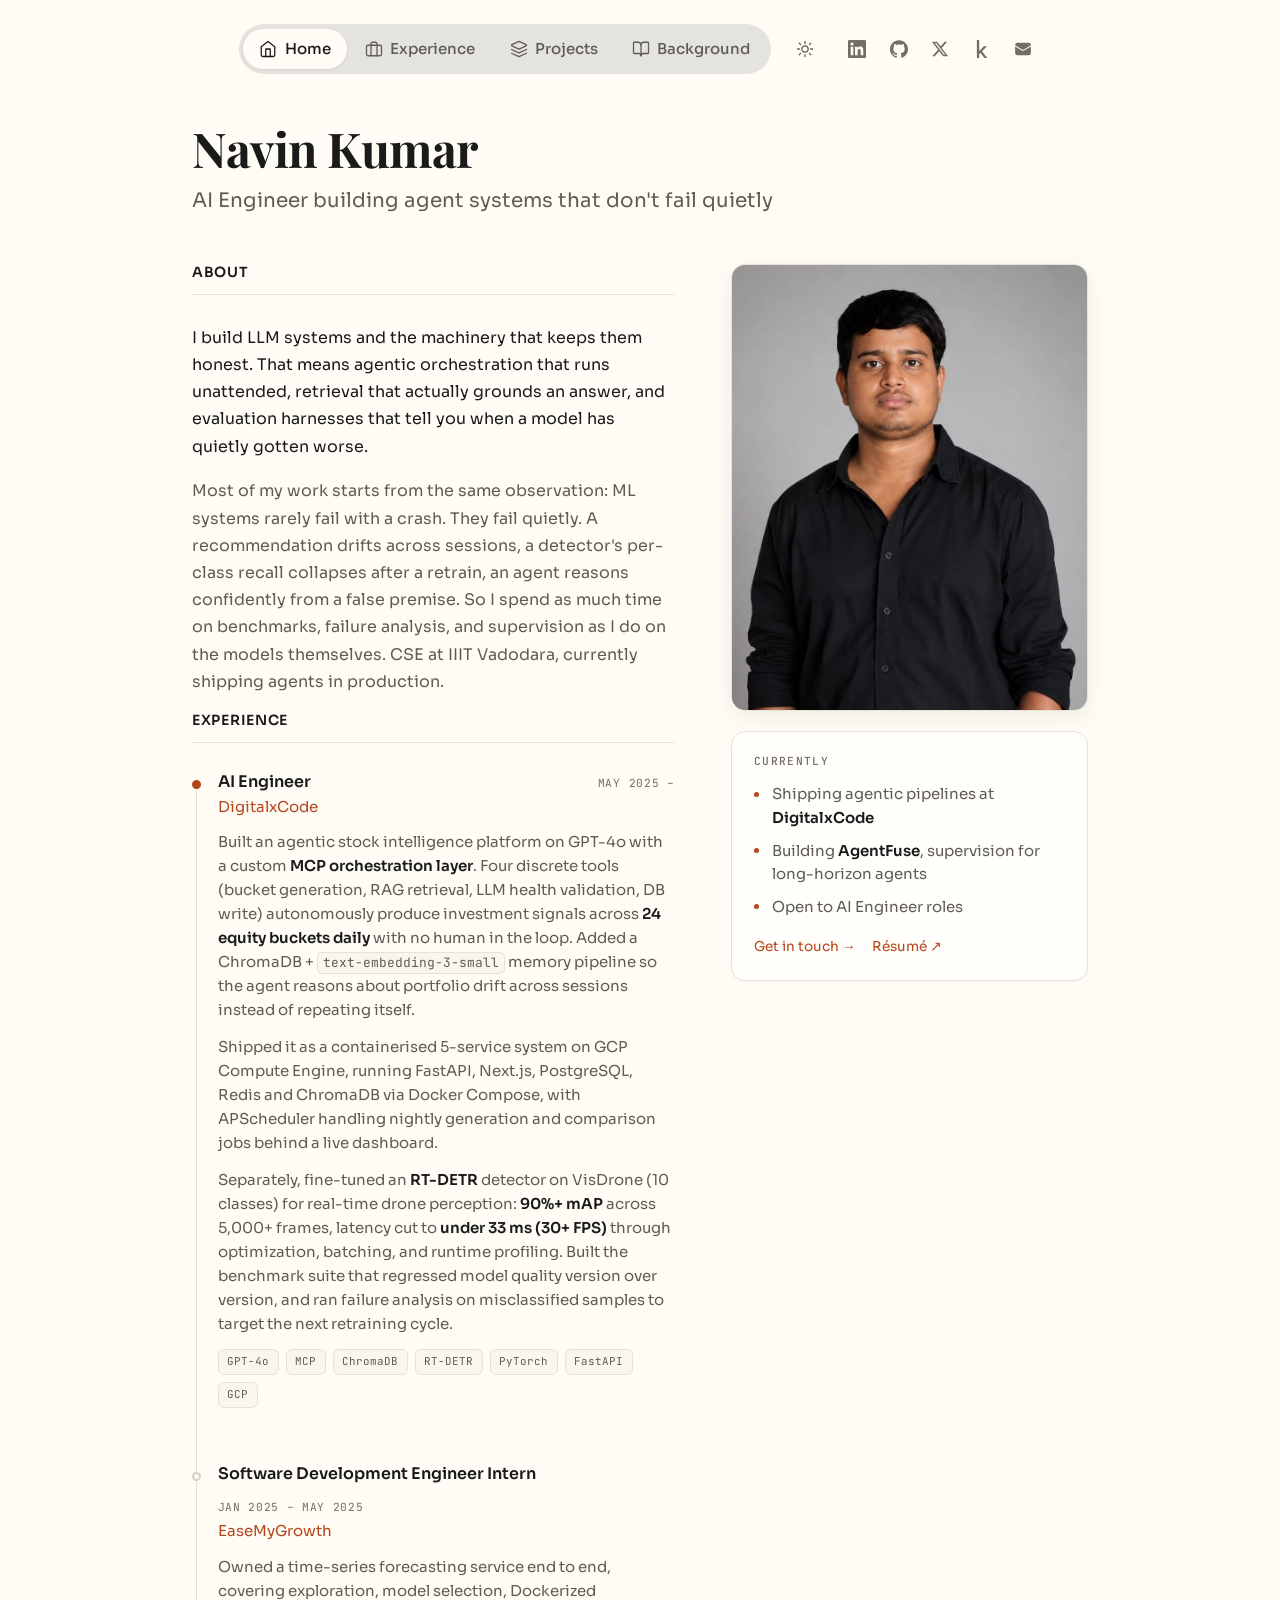
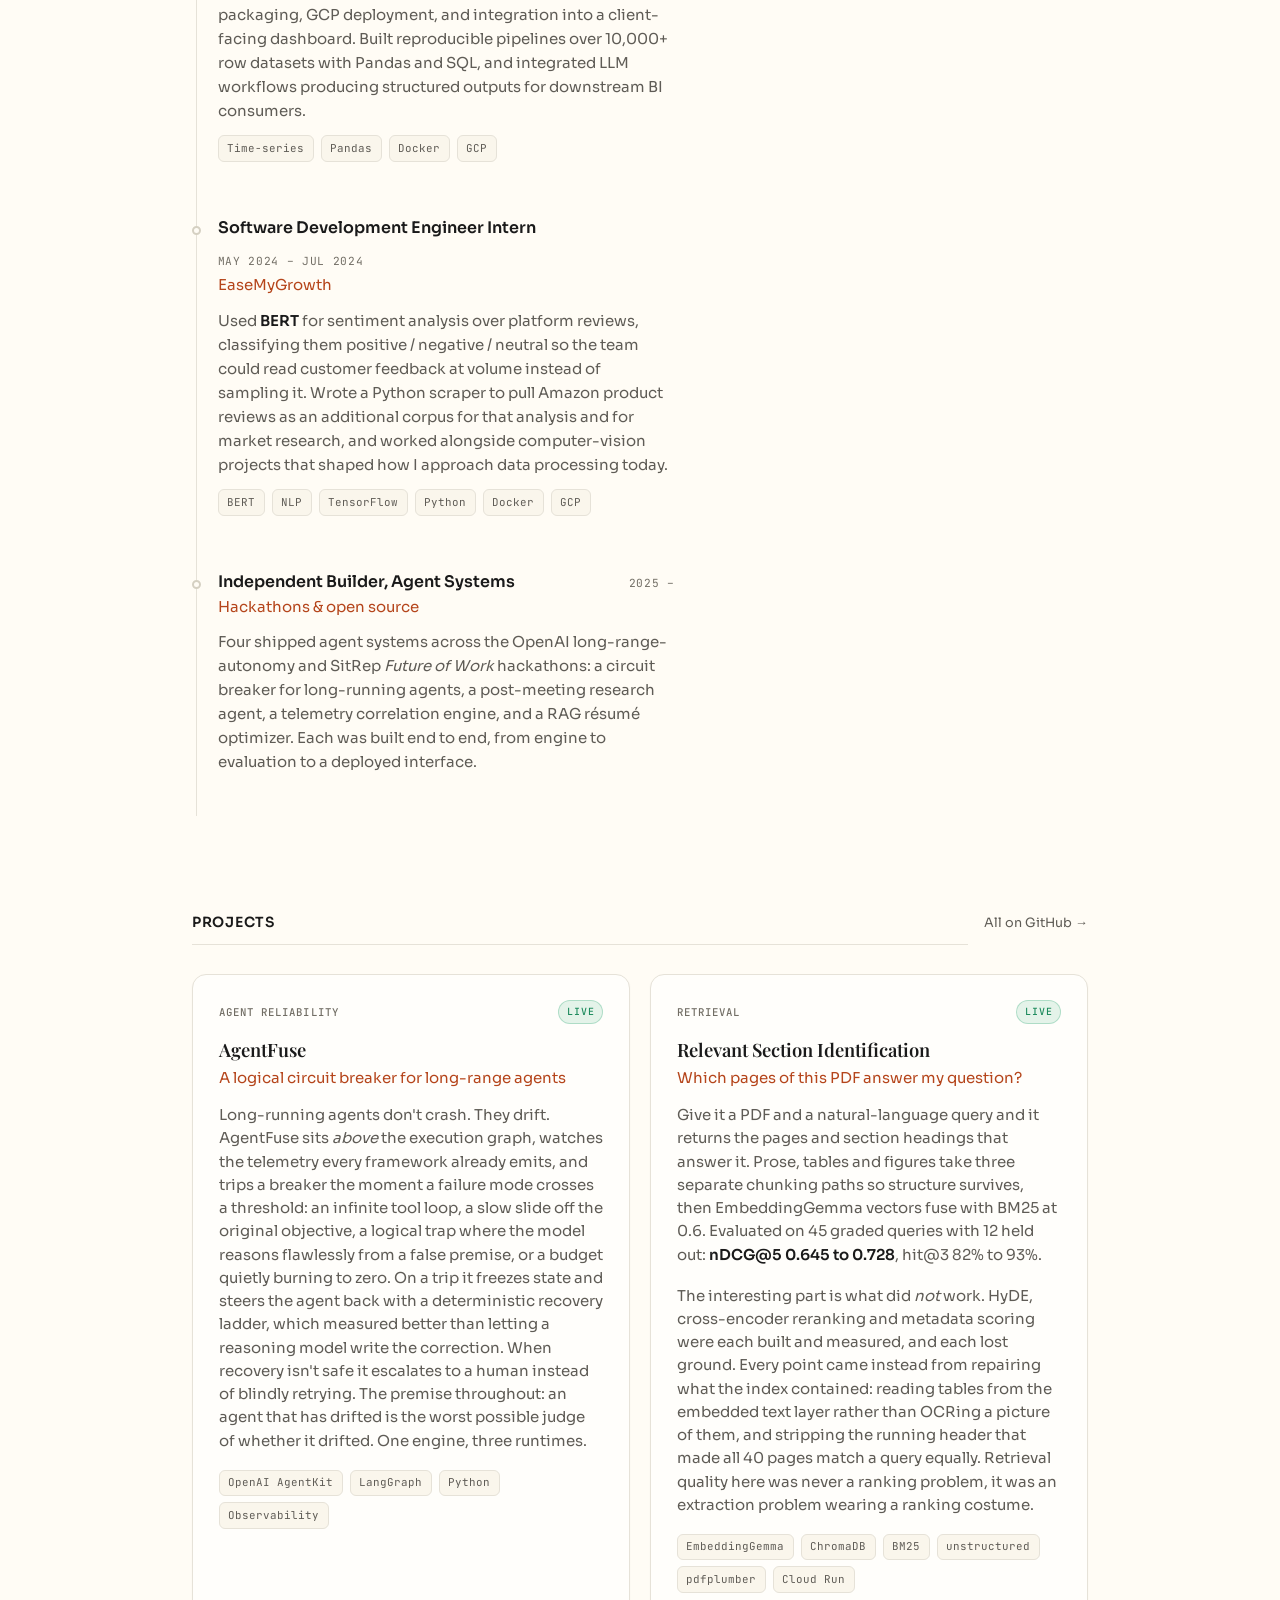
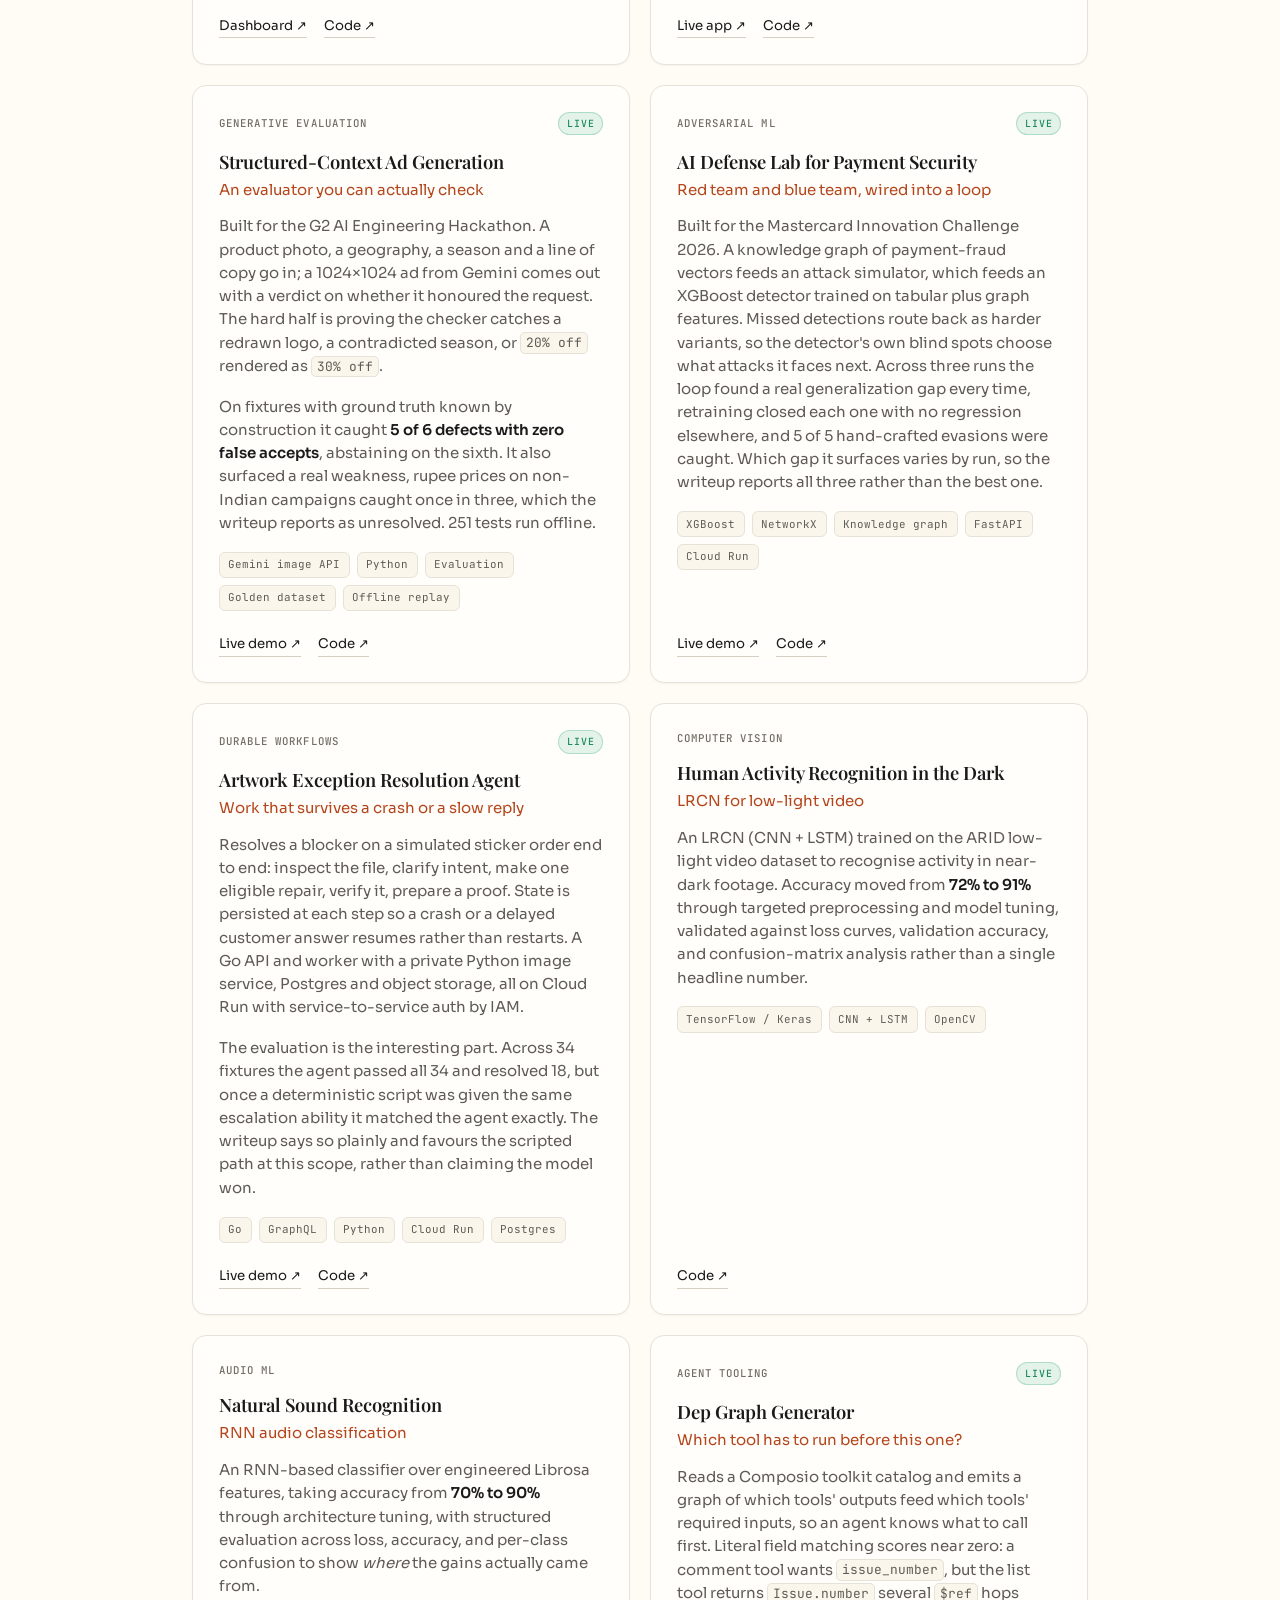
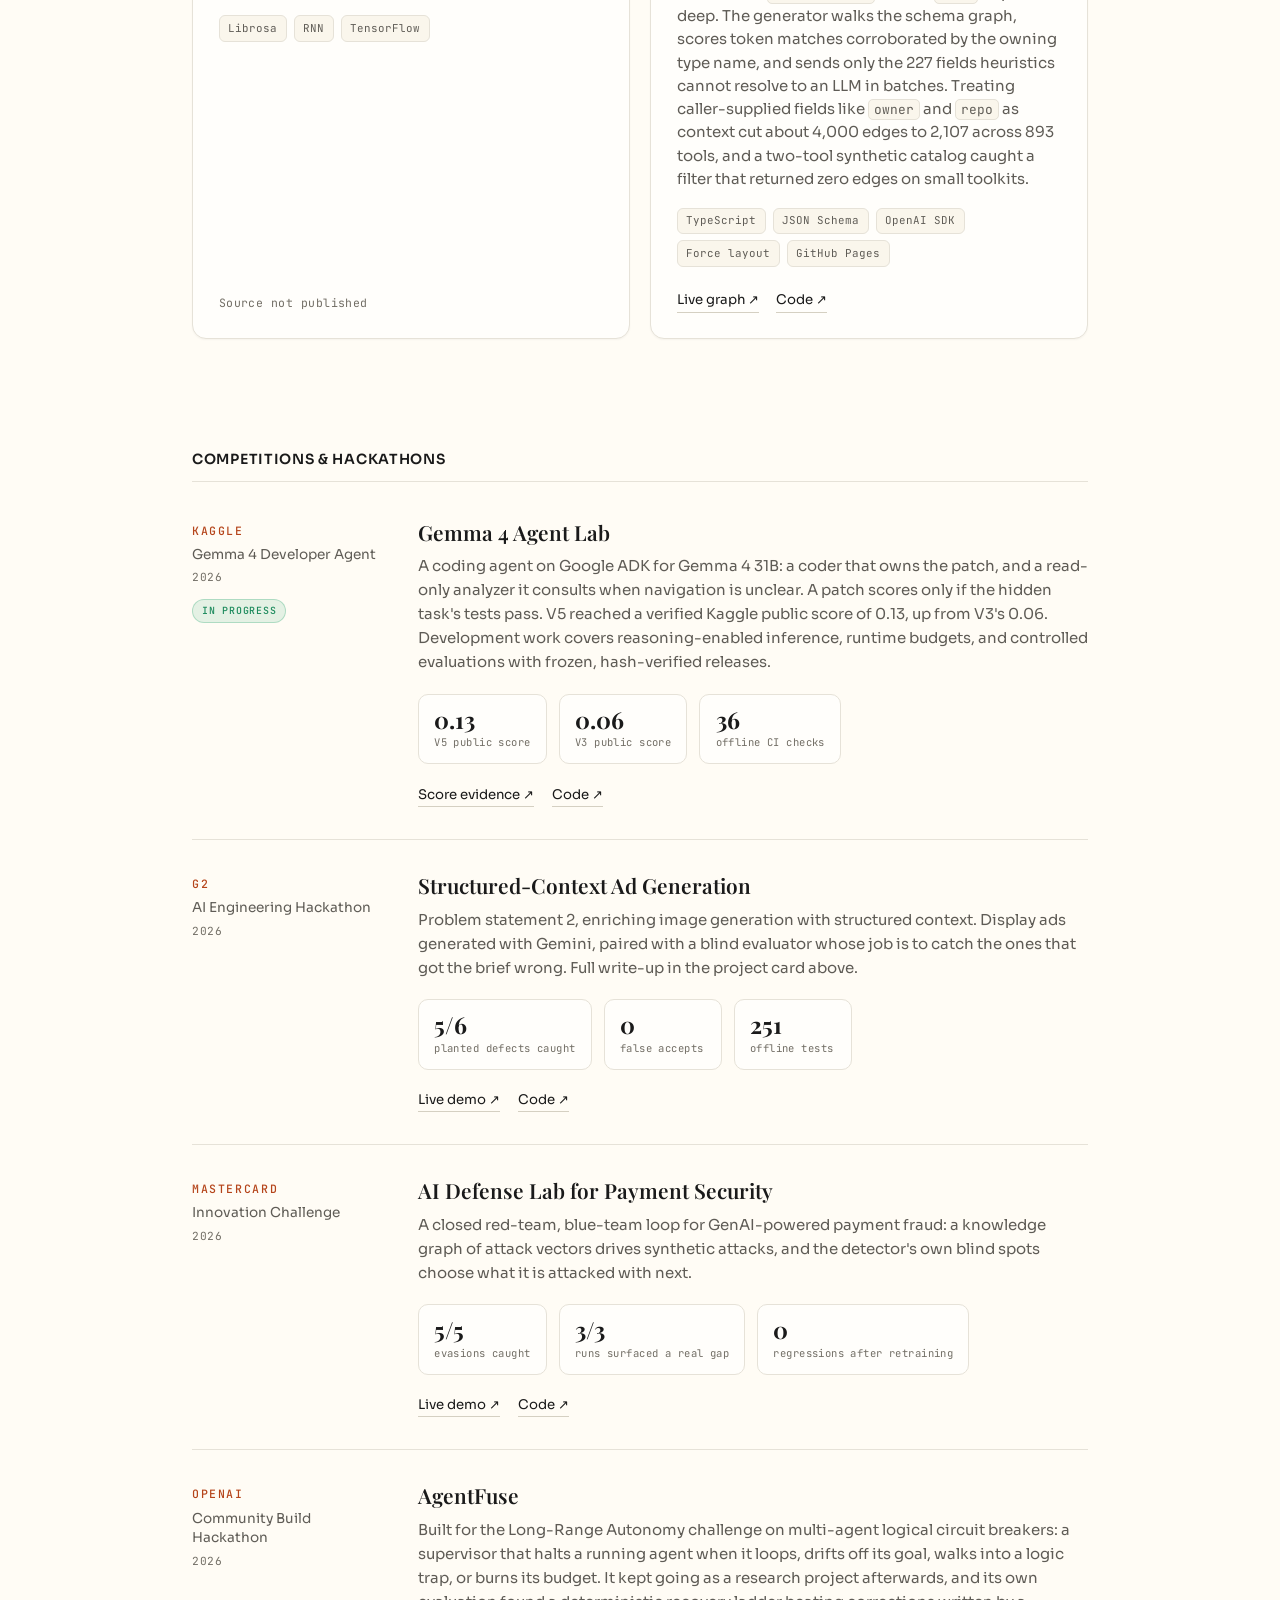
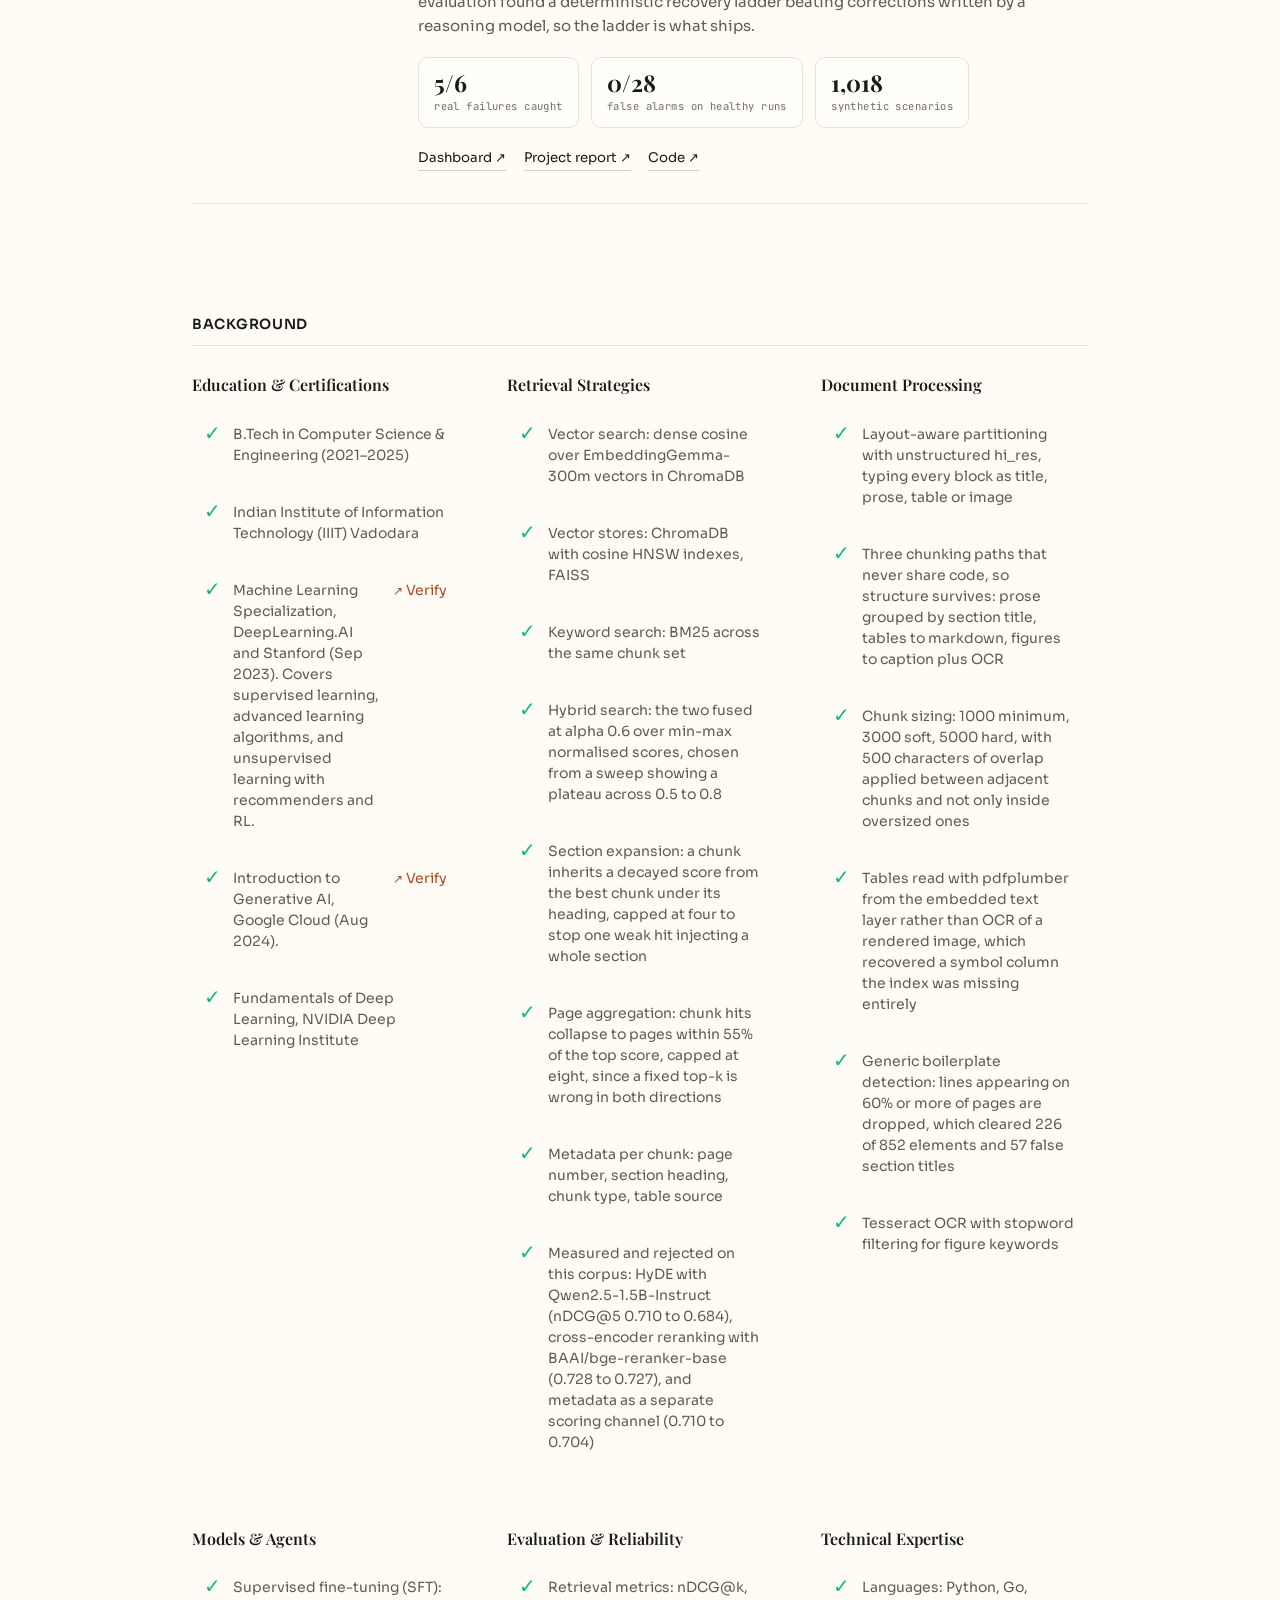
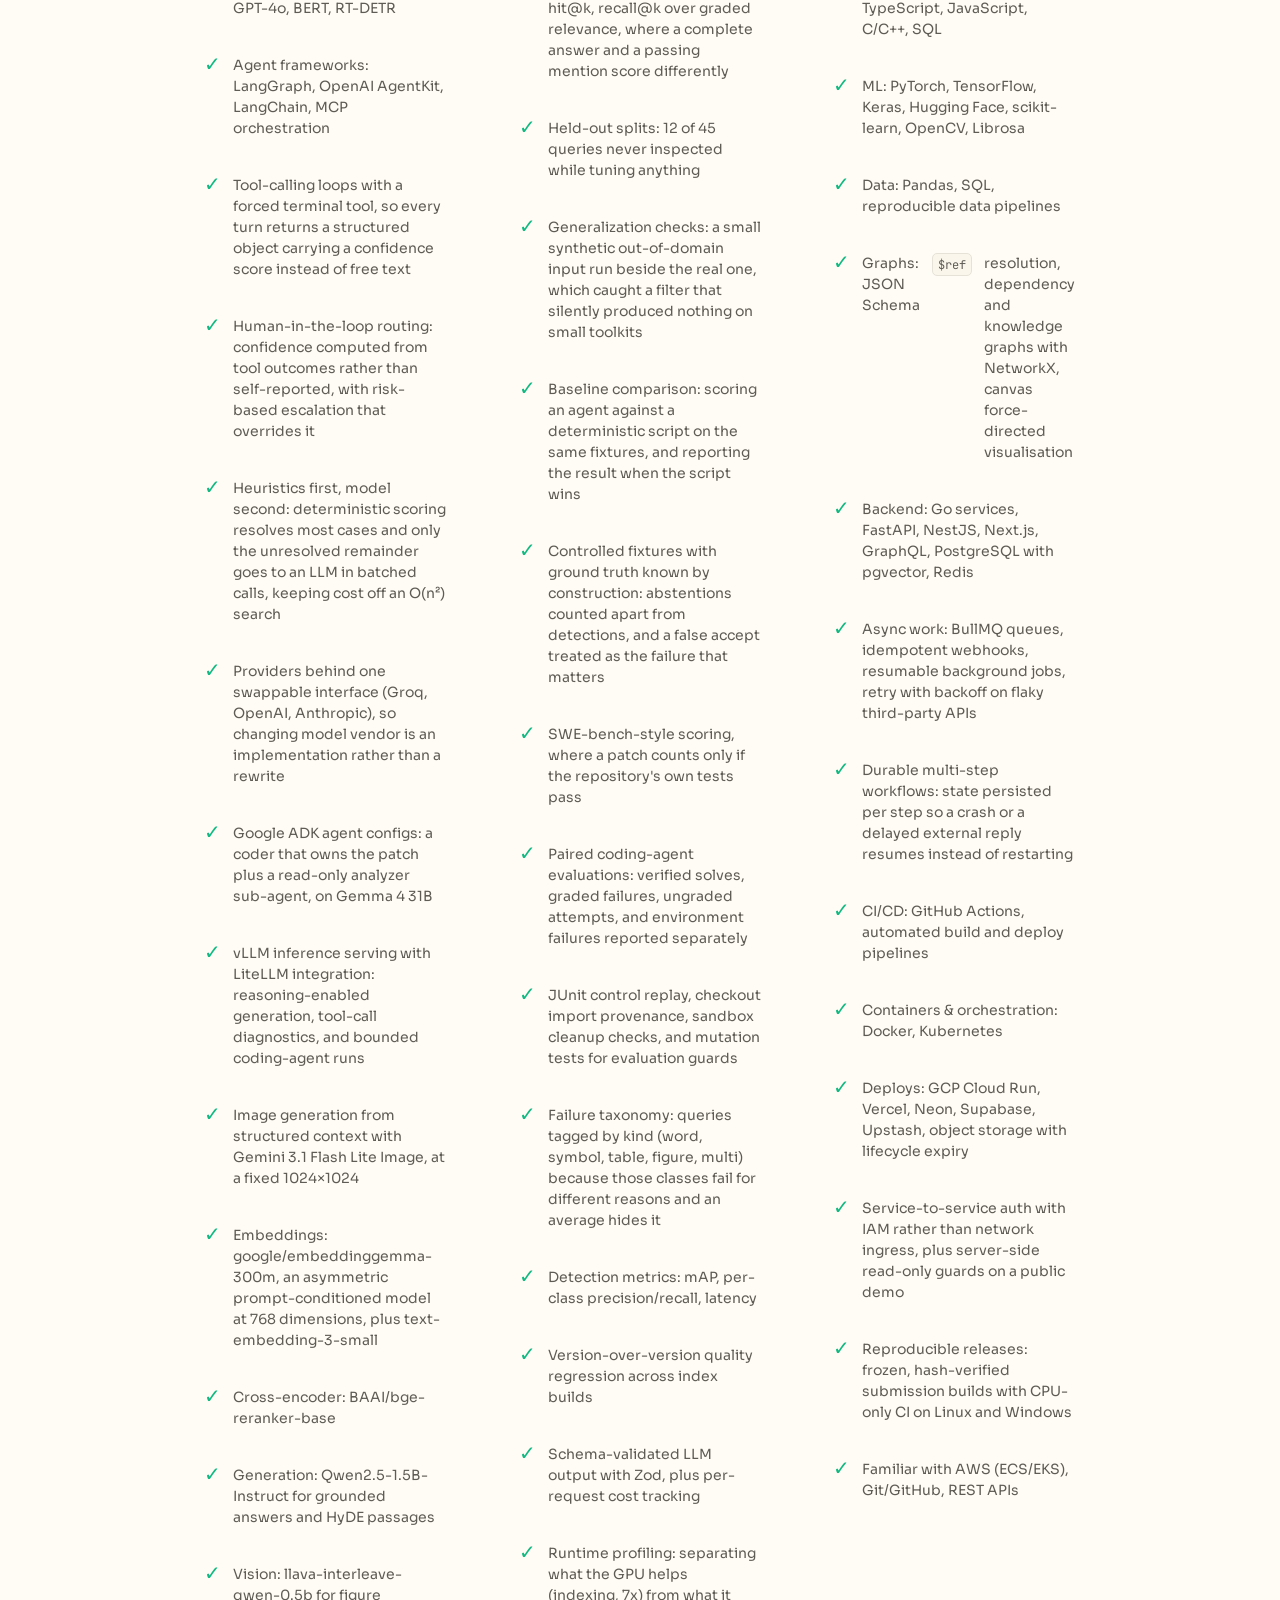
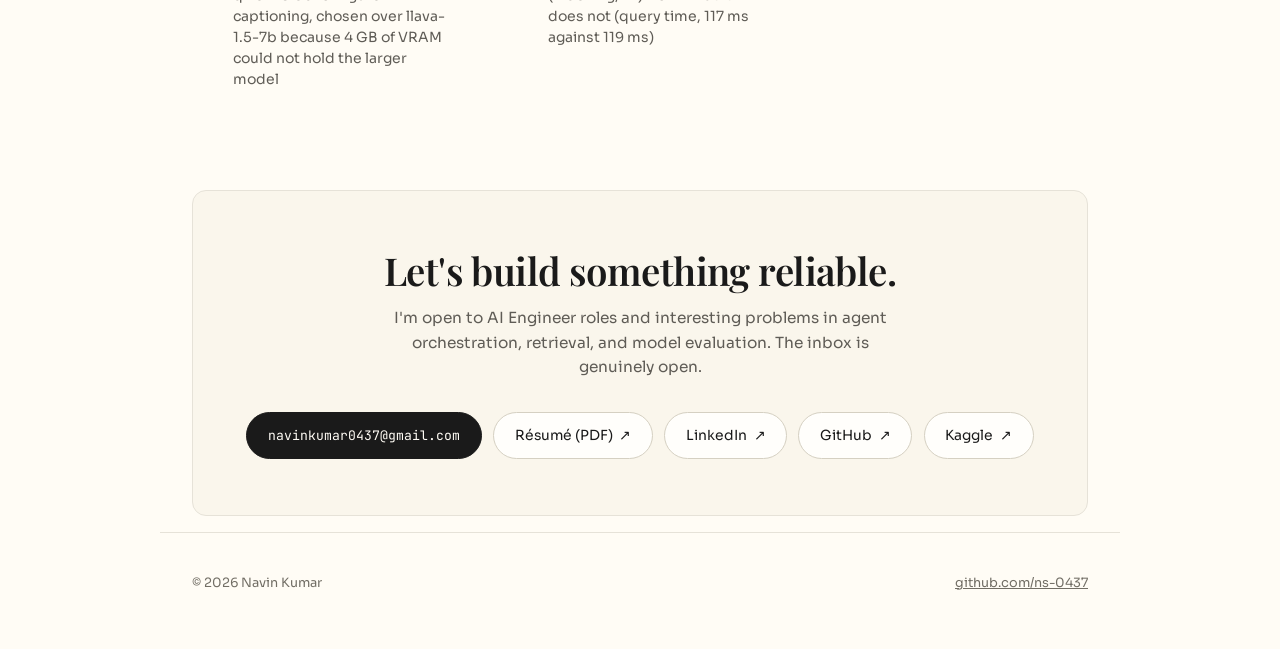
==== commit d9cf64f3: "Update Gemma 4 score and engineering skills on portfolio" ====
--- a/index.html
+++ b/index.html
@@ -56,7 +56,8 @@
     "AI agents", "Retrieval-augmented generation", "Hybrid search",
     "Model evaluation", "Supervised fine-tuning", "Knowledge graphs",
     "LLM tool orchestration", "Coding agents",
-    "Generative image evaluation", "MLOps"
+    "Generative image evaluation", "MLOps", "Kubernetes",
+    "Google ADK", "vLLM", "Reproducible evaluation"
   ],
   "sameAs": [
     "https://github.com/ns-0437",
@@ -493,17 +494,18 @@
           <p class="comp-body">
             A coding agent on Google ADK for Gemma 4 31B: a coder that owns the patch, and a
             read-only analyzer it consults when navigation is unclear. A patch scores only if
-            the hidden task's tests pass. Both submitted versions scored 0.06, published as
-            measured, behind frozen, hash-verified releases.
+            the hidden task's tests pass. V5 reached a verified Kaggle public score of 0.13,
+            up from V3's 0.06. Development work covers reasoning-enabled inference, runtime
+            budgets, and controlled evaluations with frozen, hash-verified releases.
           </p>
           <div class="comp-stats">
-            <div class="stat"><span class="stat-num">0.06</span><span class="stat-label">public score</span></div>
-            <div class="stat"><span class="stat-num">2</span><span class="stat-label">versions submitted</span></div>
-            <div class="stat"><span class="stat-num">82</span><span class="stat-label">CPU test assertions</span></div>
+            <div class="stat"><span class="stat-num">0.13</span><span class="stat-label">V5 public score</span></div>
+            <div class="stat"><span class="stat-num">0.06</span><span class="stat-label">V3 public score</span></div>
+            <div class="stat"><span class="stat-num">36</span><span class="stat-label">offline CI checks</span></div>
           </div>
           <div class="comp-links">
-            <a href="https://ns-0437.github.io/gemma4-agent-lab/docs/explorer/" target="_blank" rel="noopener">Results explorer <span aria-hidden="true">↗</span></a>
-            <a href="https://github.com/ns-0437/gemma4-agent-lab" target="_blank" rel="noopener">Code <span aria-hidden="true">↗</span></a>
+            <a href="https://github.com/ns-0437/gemma4-developer-agent/blob/main/reference/submission_v5_status_2026-10-20/submissions.json" target="_blank" rel="noopener">Score evidence <span aria-hidden="true">↗</span></a>
+            <a href="https://github.com/ns-0437/gemma4-developer-agent" target="_blank" rel="noopener">Code <span aria-hidden="true">↗</span></a>
           </div>
         </div>
       </li>
@@ -667,6 +669,8 @@
             model vendor is an implementation rather than a rewrite</li>
           <li>Google ADK agent configs: a coder that owns the patch plus a read-only analyzer
             sub-agent, on Gemma 4 31B</li>
+          <li>vLLM inference serving with LiteLLM integration: reasoning-enabled generation,
+            tool-call diagnostics, and bounded coding-agent runs</li>
           <li>Image generation from structured context with Gemini 3.1 Flash Lite Image, at a
             fixed 1024&times;1024</li>
           <li>Embeddings: google/embeddinggemma-300m, an asymmetric prompt-conditioned model
@@ -692,6 +696,10 @@
             apart from detections, and a false accept treated as the failure that matters</li>
           <li>SWE-bench-style scoring, where a patch counts only if the repository's own tests
             pass</li>
+          <li>Paired coding-agent evaluations: verified solves, graded failures, ungraded
+            attempts, and environment failures reported separately</li>
+          <li>JUnit control replay, checkout import provenance, sandbox cleanup checks,
+            and mutation tests for evaluation guards</li>
           <li>Failure taxonomy: queries tagged by kind (word, symbol, table, figure, multi)
             because those classes fail for different reasons and an average hides it</li>
           <li>Detection metrics: mAP, per-class precision/recall, latency</li>
@@ -717,7 +725,8 @@
           <li>Durable multi-step workflows: state persisted per step so a crash or a delayed
             external reply resumes instead of restarting</li>
           <li>CI/CD: GitHub Actions, automated build and deploy pipelines</li>
-          <li>Deploys: Docker, GCP Cloud Run, Vercel, Neon, Supabase, Upstash, object
+          <li>Containers &amp; orchestration: Docker, Kubernetes</li>
+          <li>Deploys: GCP Cloud Run, Vercel, Neon, Supabase, Upstash, object
             storage with lifecycle expiry</li>
           <li>Service-to-service auth with IAM rather than network ingress, plus
             server-side read-only guards on a public demo</li>
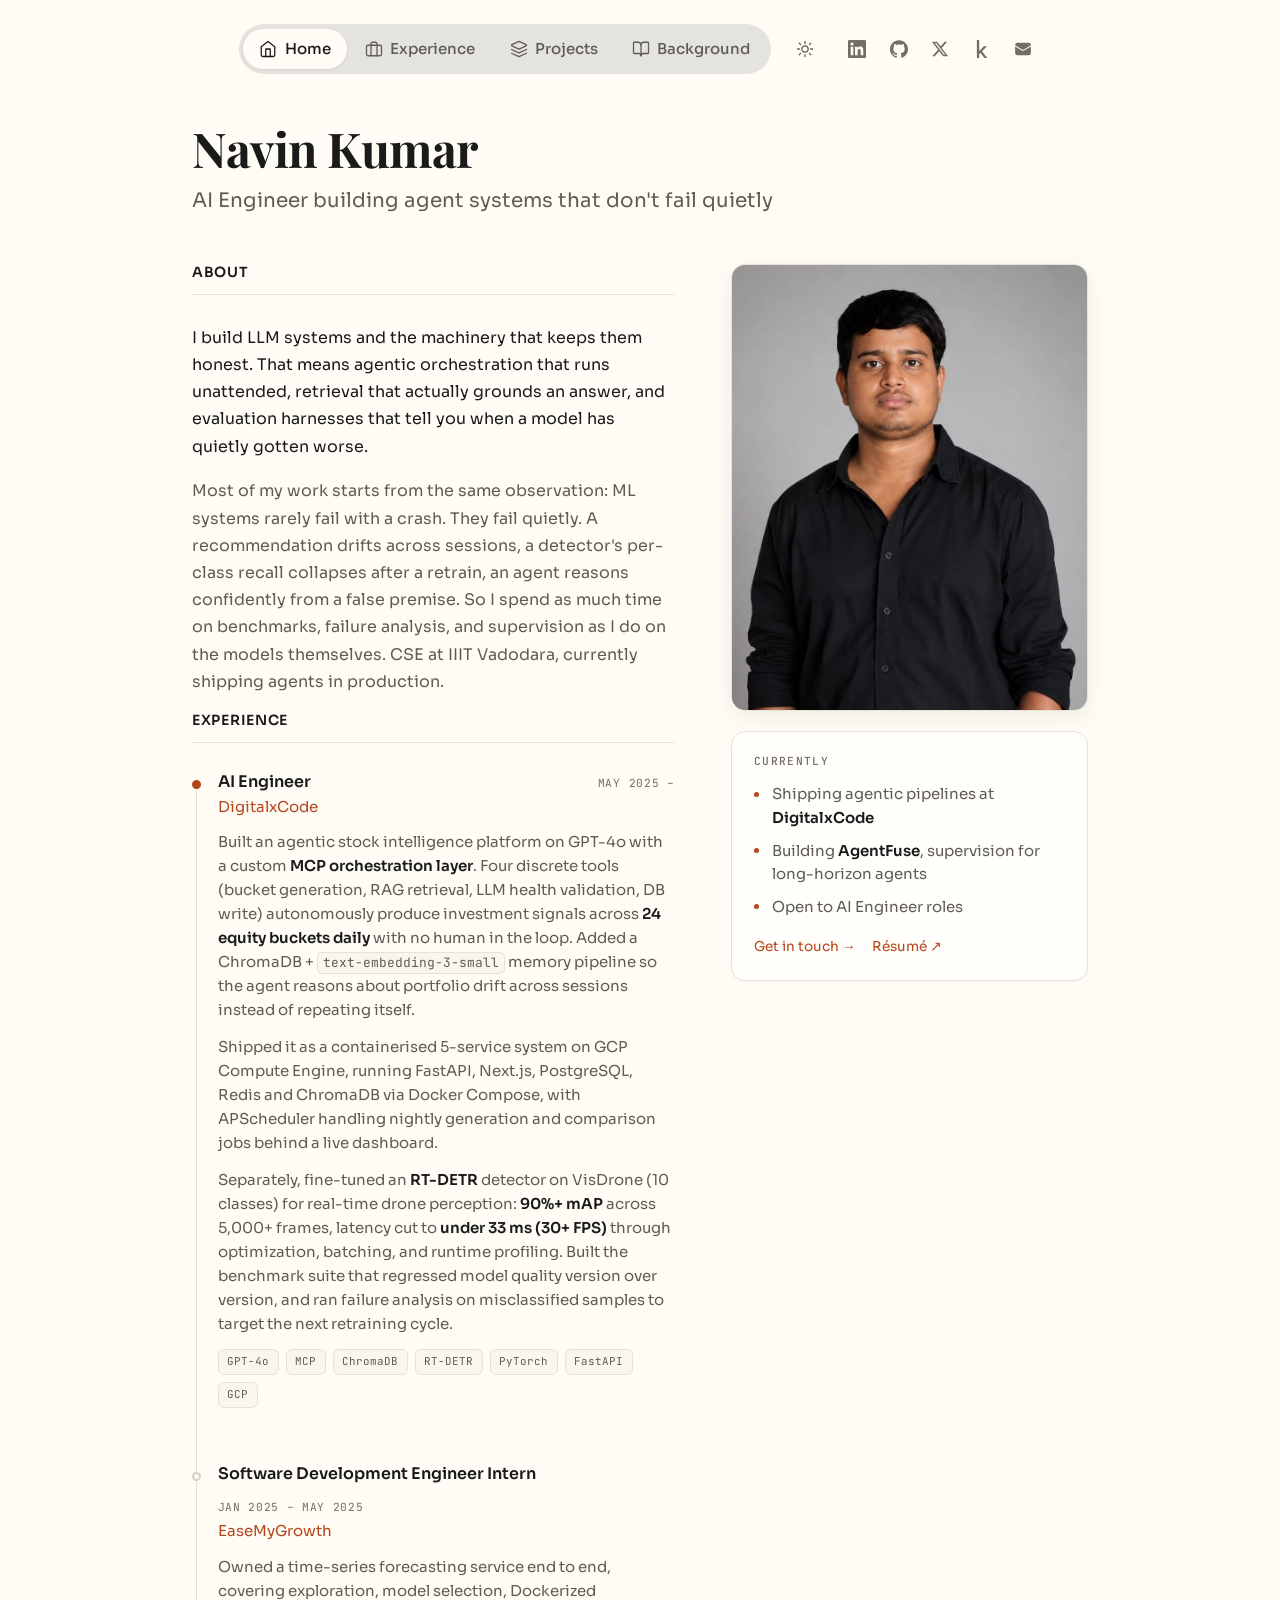
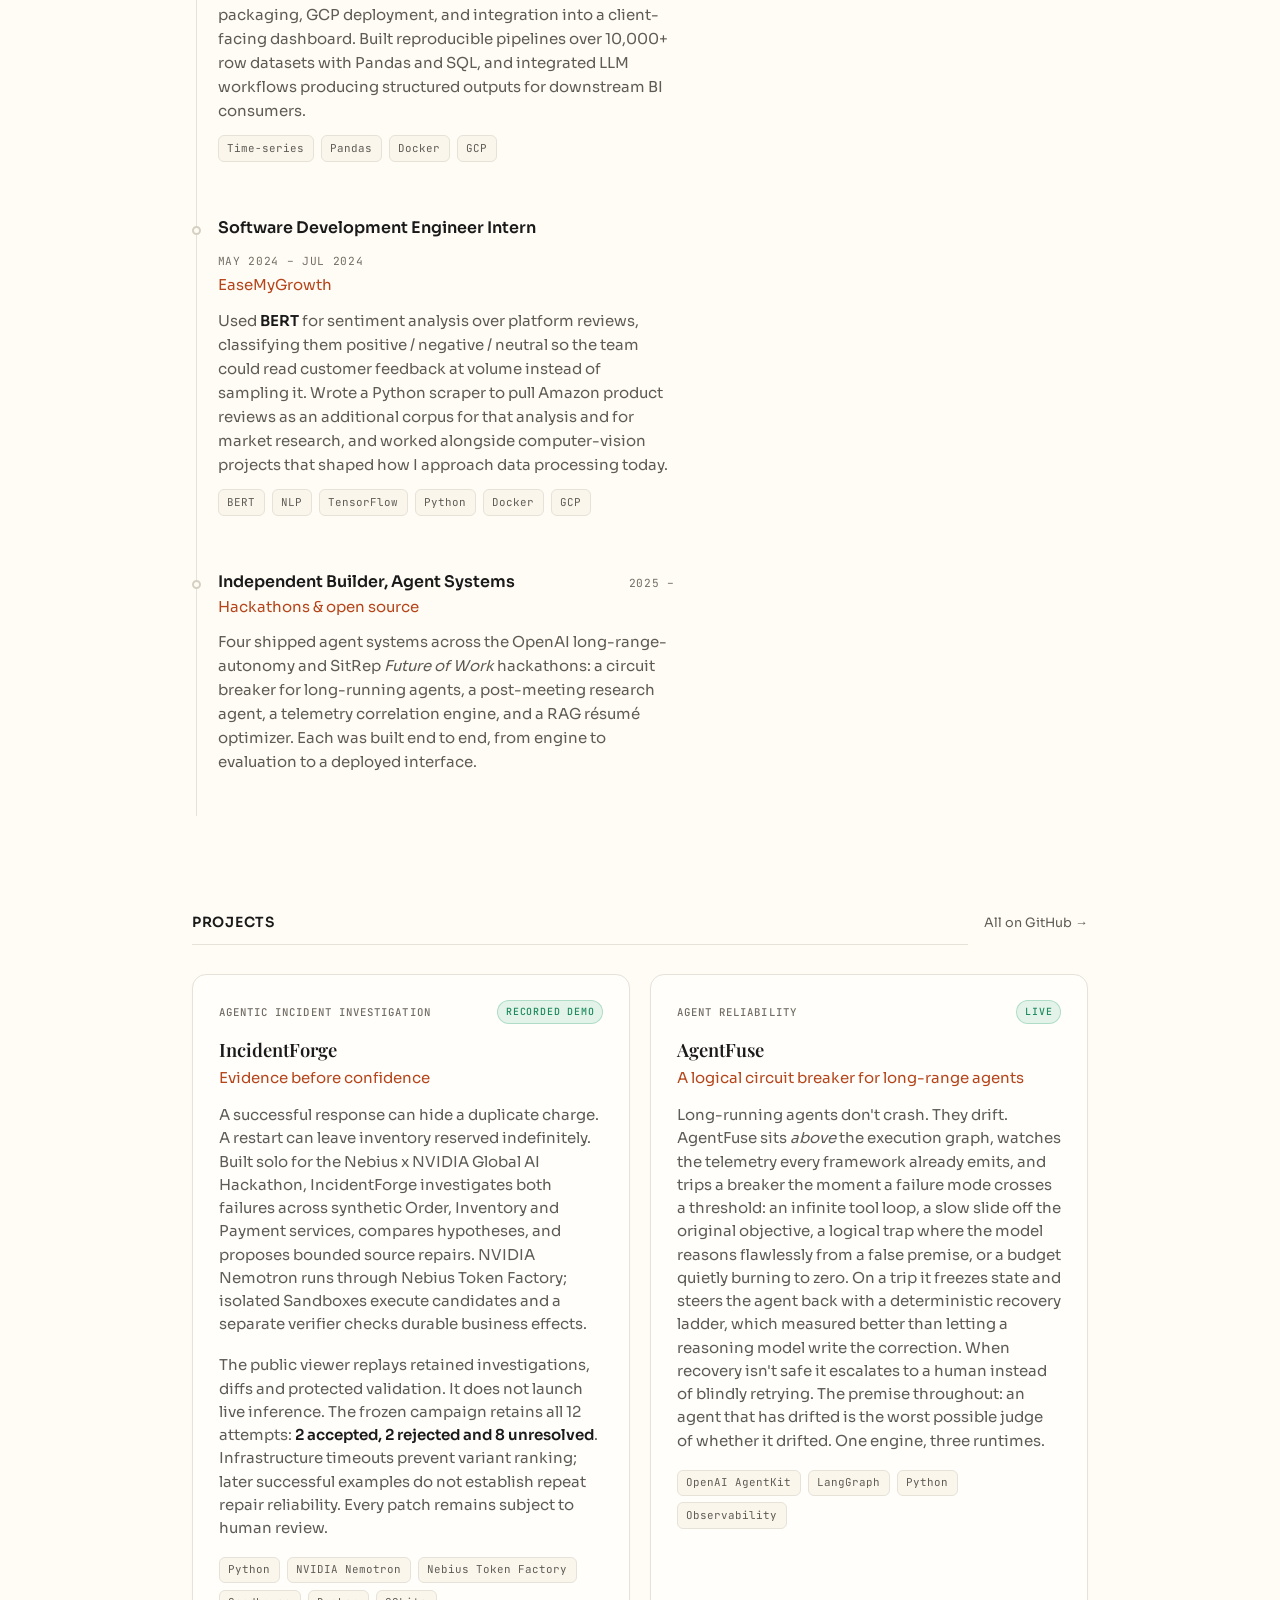
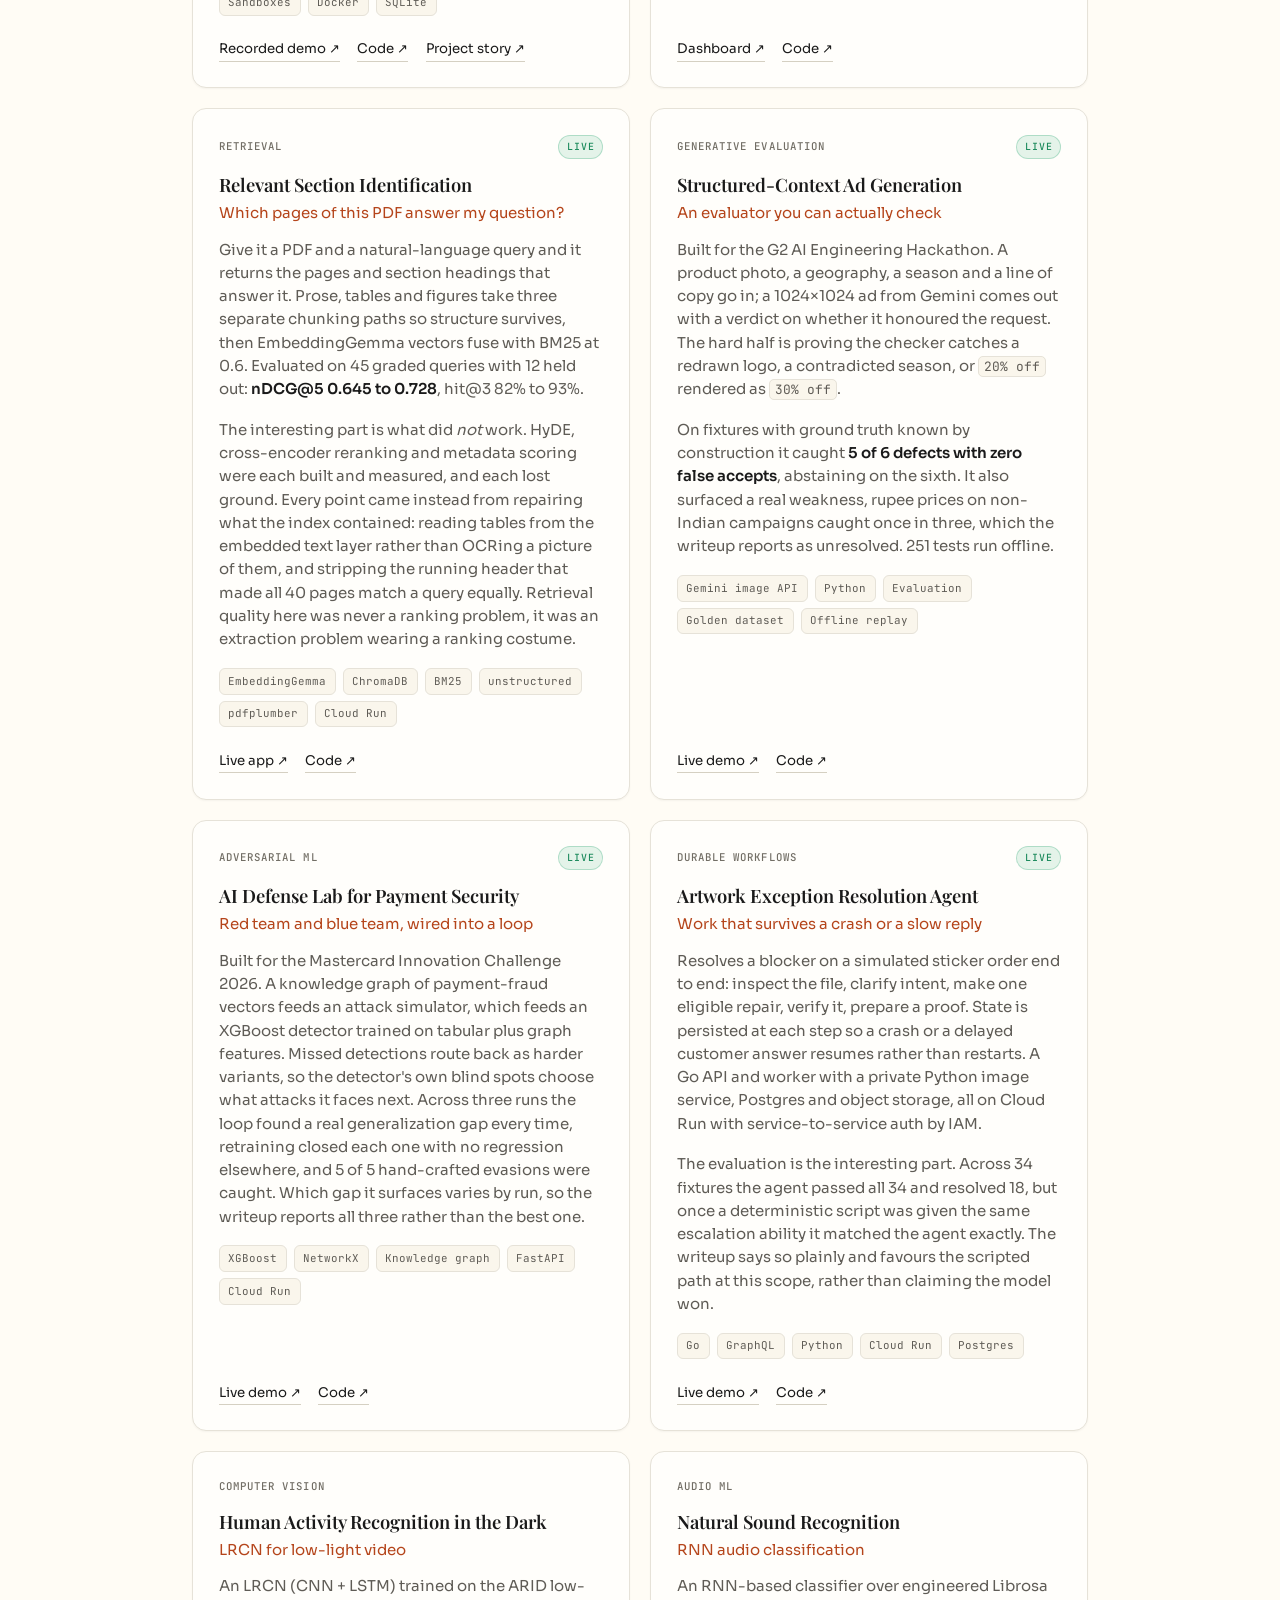
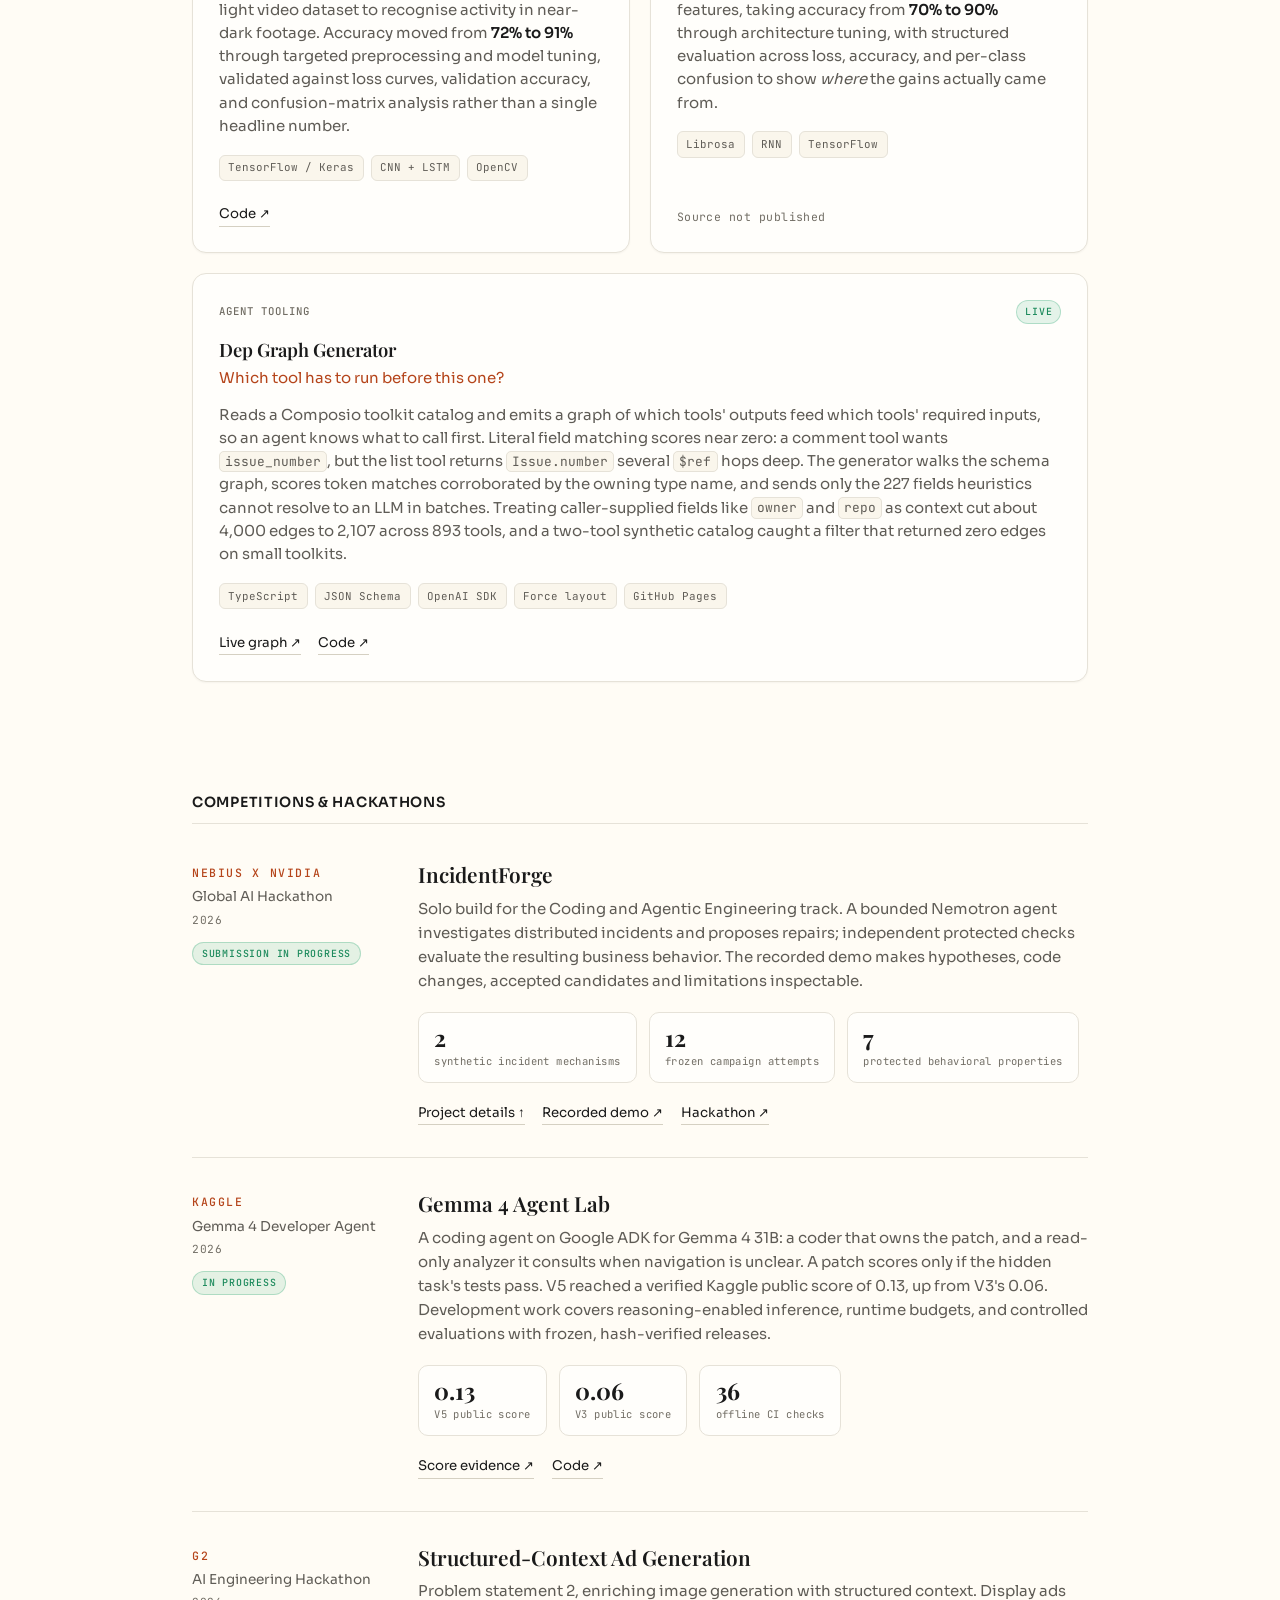
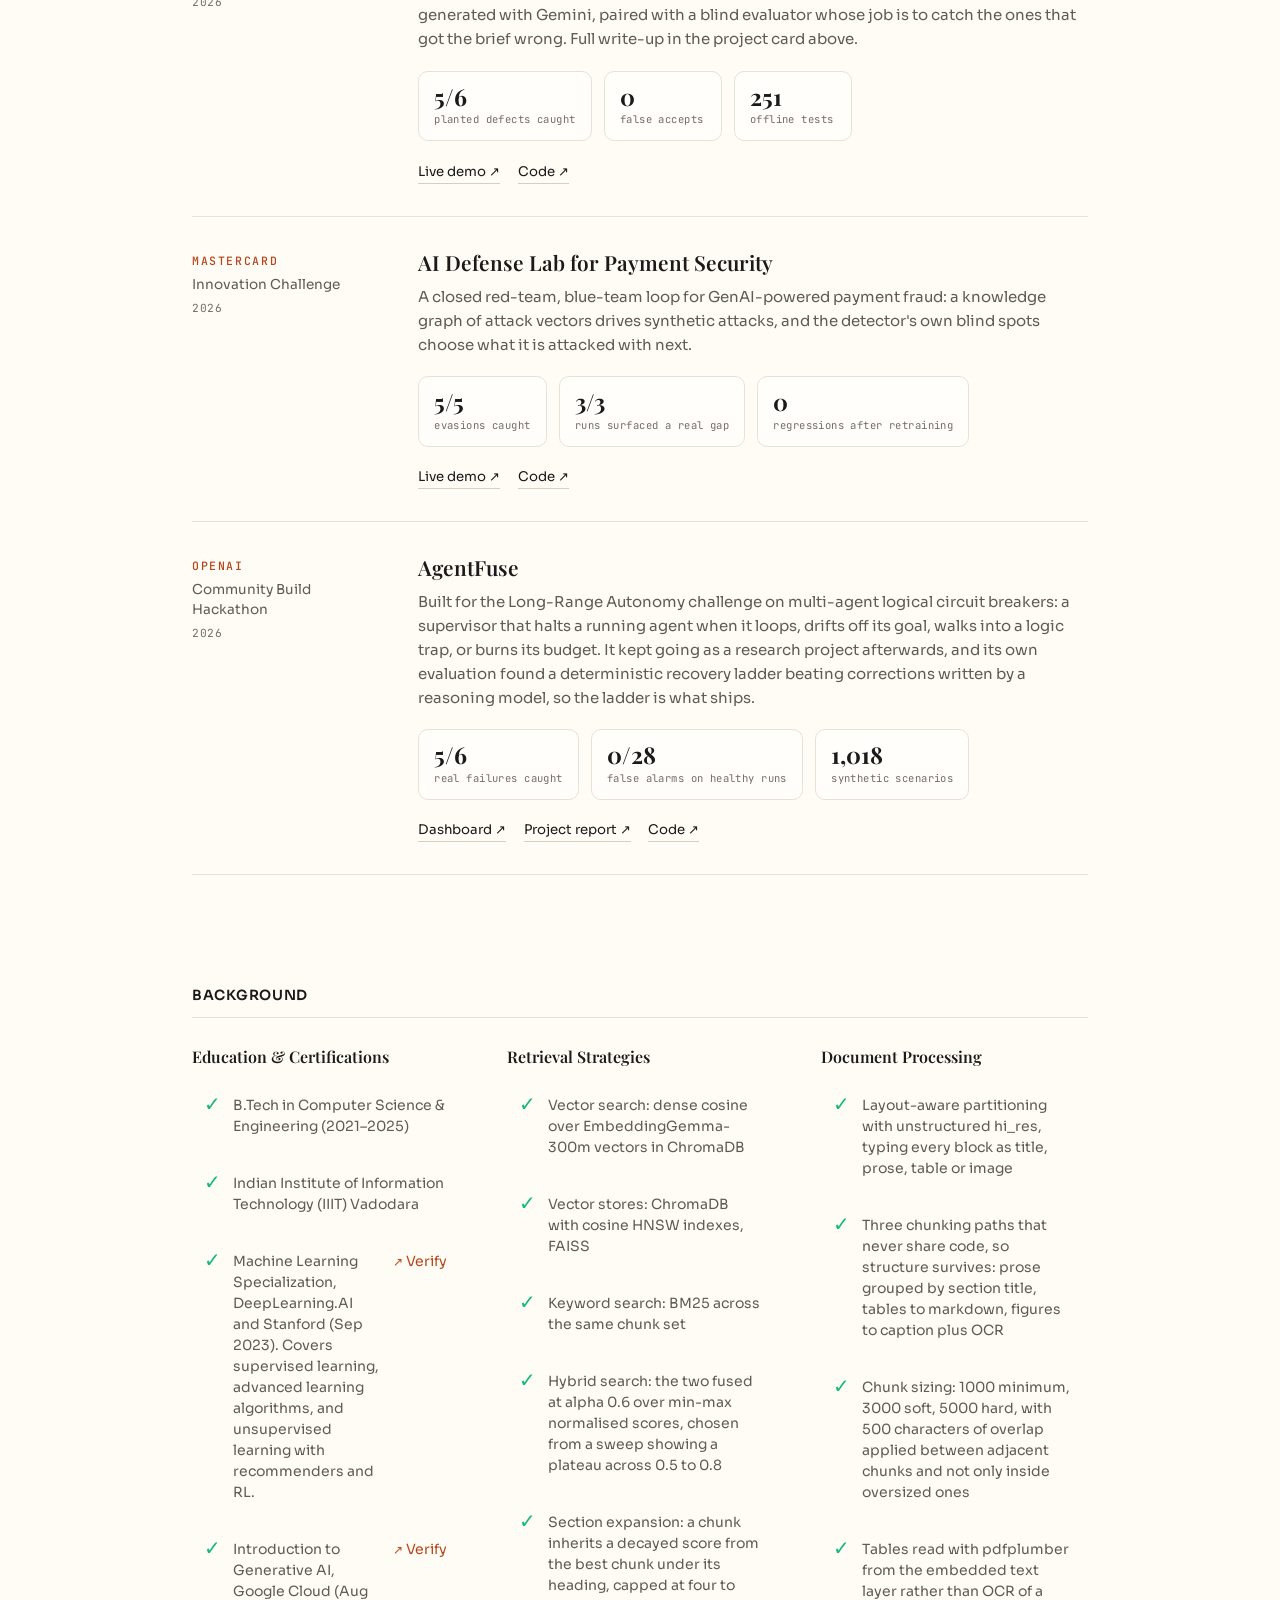
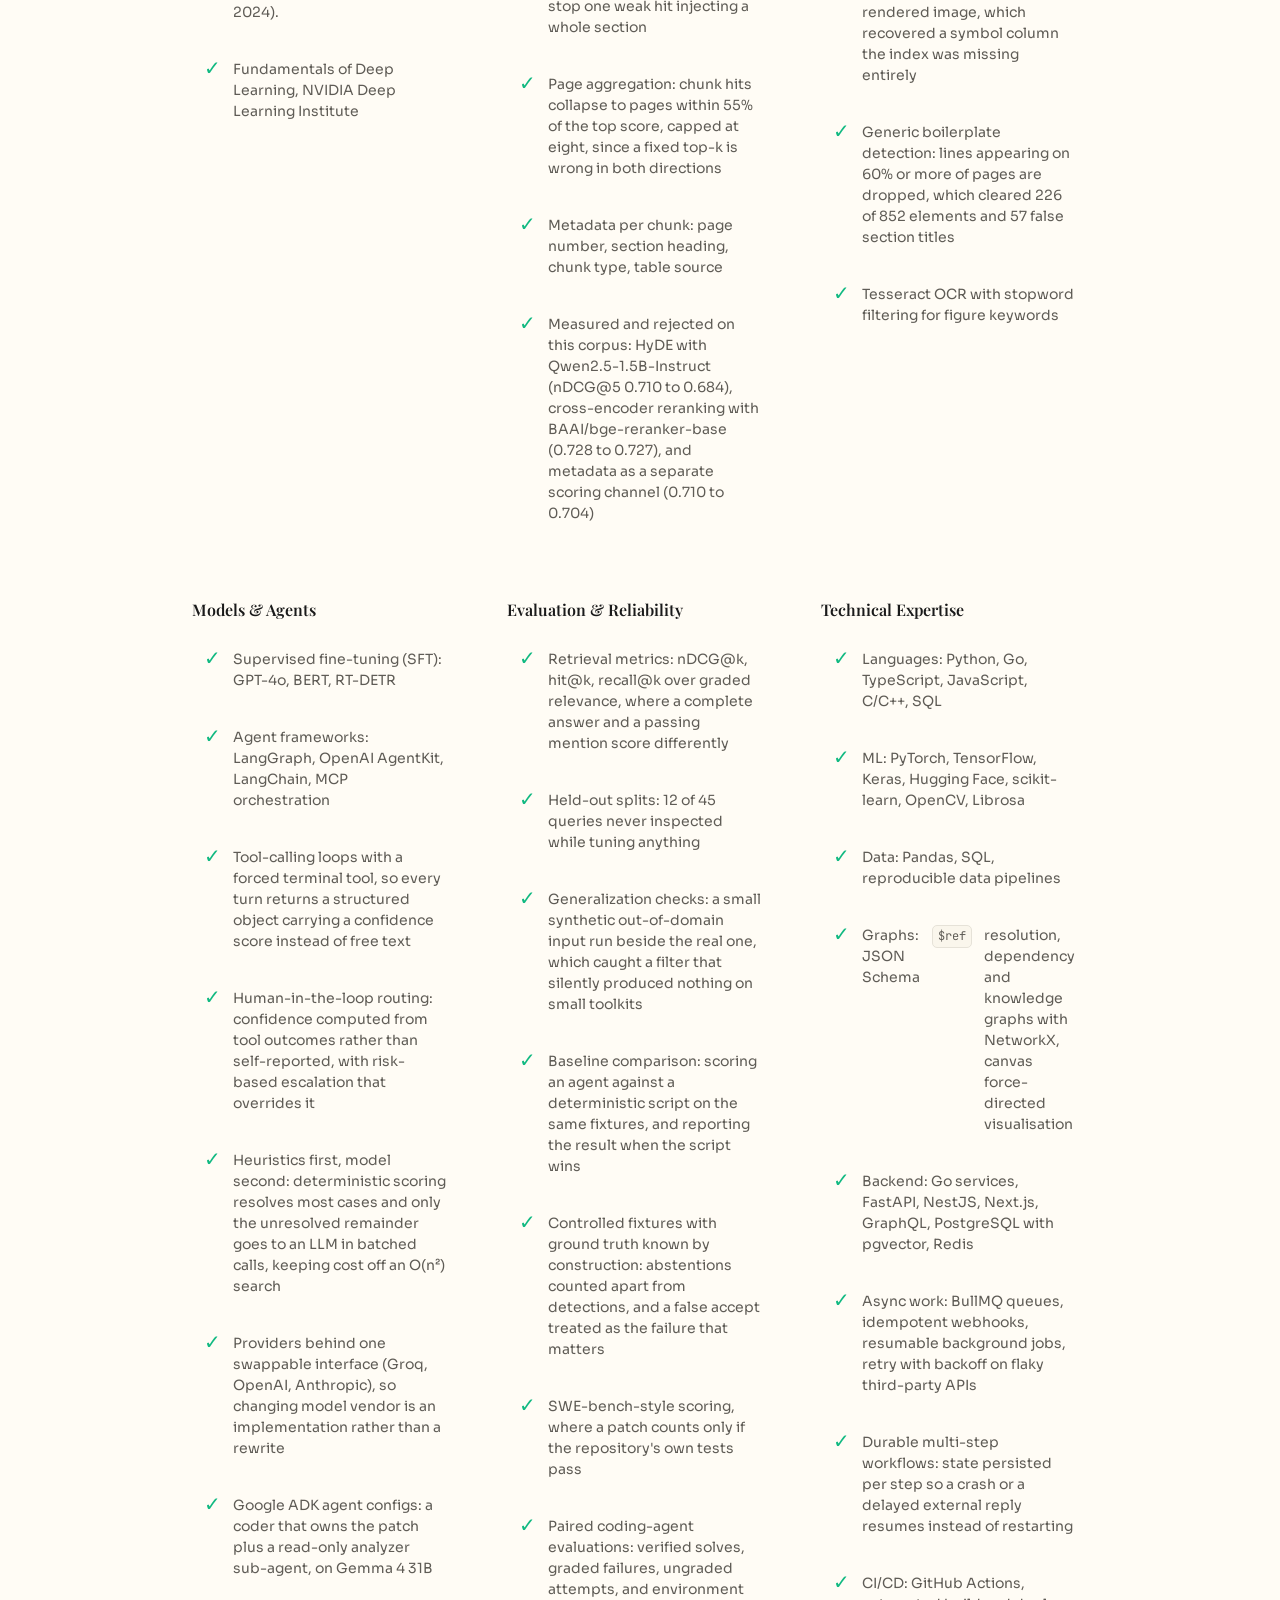
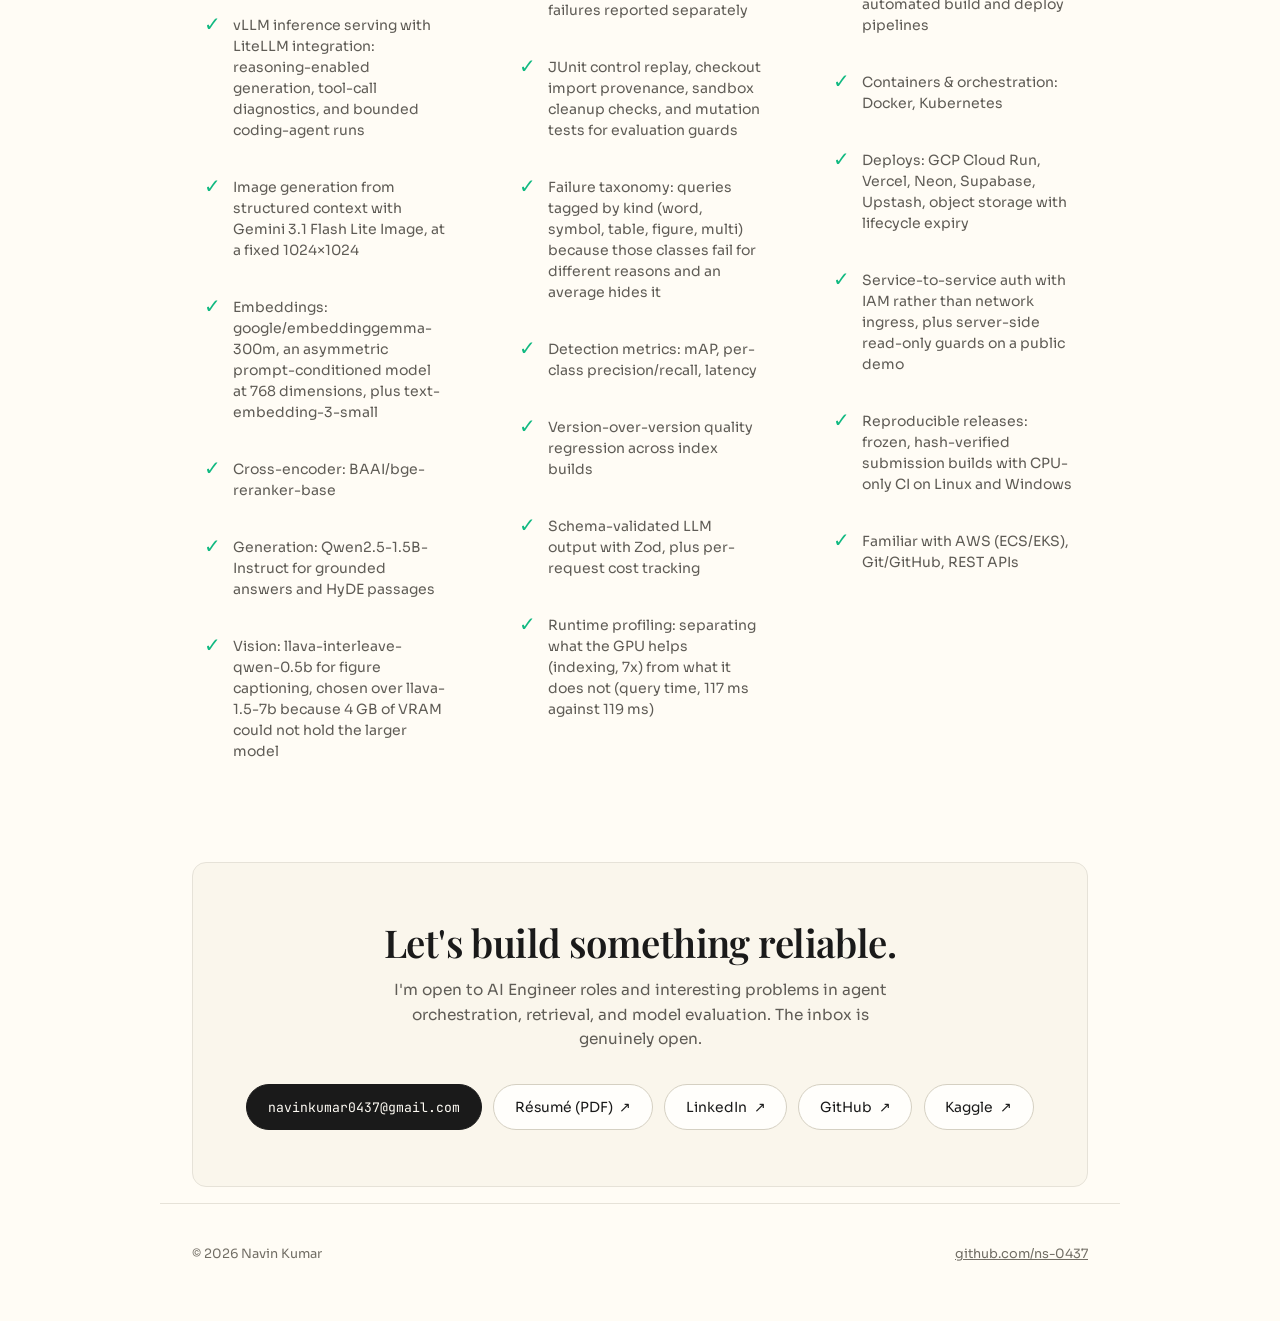
==== commit d1bf3ee2: "Add IncidentForge and Nebius NVIDIA hackathon to portfolio" ====
--- a/index.html
+++ b/index.html
@@ -262,6 +262,40 @@
 
     <div class="grid grid-2">
 
+      <article class="card is-feature" id="incidentforge">
+        <div class="card-top">
+          <span class="card-kicker">Agentic incident investigation</span>
+          <span class="badge badge-live">Recorded demo</span>
+        </div>
+        <h3 class="card-title">IncidentForge</h3>
+        <p class="card-sub">Evidence before confidence</p>
+        <p class="card-body">
+          A successful response can hide a duplicate charge. A restart can leave inventory
+          reserved indefinitely. Built solo for the Nebius x NVIDIA Global AI Hackathon,
+          IncidentForge investigates both failures across synthetic Order, Inventory and
+          Payment services, compares hypotheses, and proposes bounded source repairs.
+          NVIDIA Nemotron runs through Nebius Token Factory; isolated Sandboxes execute
+          candidates and a separate verifier checks durable business effects.
+        </p>
+        <p class="card-body">
+          The public viewer replays retained investigations, diffs and protected validation.
+          It does not launch live inference. The frozen campaign retains all 12 attempts:
+          <strong>2 accepted, 2 rejected and 8 unresolved</strong>. Infrastructure timeouts
+          prevent variant ranking; later successful examples do not establish repeat repair
+          reliability. Every patch remains subject to human review.
+        </p>
+        <ul class="tags">
+          <li>Python</li><li>NVIDIA Nemotron</li><li>Nebius Token Factory</li><li>Sandboxes</li><li>Docker</li><li>SQLite</li>
+        </ul>
+        <div class="card-links">
+          <a href="https://ns-0437.github.io/incidentforge/" target="_blank" rel="noopener">Recorded demo <span aria-hidden="true">↗</span></a>
+          <a href="https://github.com/ns-0437/incidentforge" target="_blank" rel="noopener">Code <span aria-hidden="true">↗</span></a>
+          <a href="https://devpost.com/software/incidentforge-73tvfa" target="_blank" rel="noopener">Project story <span aria-hidden="true">↗</span></a>
+        </div>
+      </article>
+
+
+
       <article class="card is-feature">
         <div class="card-top">
           <span class="card-kicker">Agent reliability</span>
@@ -482,6 +516,34 @@
     </div>
 
     <ol class="comp-list">
+      <li class="comp" id="nebius-nvidia-hackathon">
+        <div class="comp-meta">
+          <span class="comp-host">Nebius x NVIDIA</span>
+          <span class="comp-event">Global AI Hackathon</span>
+          <span class="comp-year">2026</span>
+          <span class="comp-status is-open">Submission in progress</span>
+        </div>
+        <div class="comp-main">
+          <h3 class="comp-title">IncidentForge</h3>
+          <p class="comp-body">
+            Solo build for the Coding and Agentic Engineering track. A bounded Nemotron
+            agent investigates distributed incidents and proposes repairs; independent
+            protected checks evaluate the resulting business behavior. The recorded demo
+            makes hypotheses, code changes, accepted candidates and limitations inspectable.
+          </p>
+          <div class="comp-stats">
+            <div class="stat"><span class="stat-num">2</span><span class="stat-label">synthetic incident mechanisms</span></div>
+            <div class="stat"><span class="stat-num">12</span><span class="stat-label">frozen campaign attempts</span></div>
+            <div class="stat"><span class="stat-num">7</span><span class="stat-label">protected behavioral properties</span></div>
+          </div>
+          <div class="comp-links">
+            <a href="#incidentforge">Project details <span aria-hidden="true">↑</span></a>
+            <a href="https://ns-0437.github.io/incidentforge/" target="_blank" rel="noopener">Recorded demo <span aria-hidden="true">↗</span></a>
+            <a href="https://nebiusglobalaihackathon.devpost.com/" target="_blank" rel="noopener">Hackathon <span aria-hidden="true">↗</span></a>
+          </div>
+        </div>
+      </li>
+
       <li class="comp">
         <div class="comp-meta">
           <span class="comp-host">Kaggle</span>
